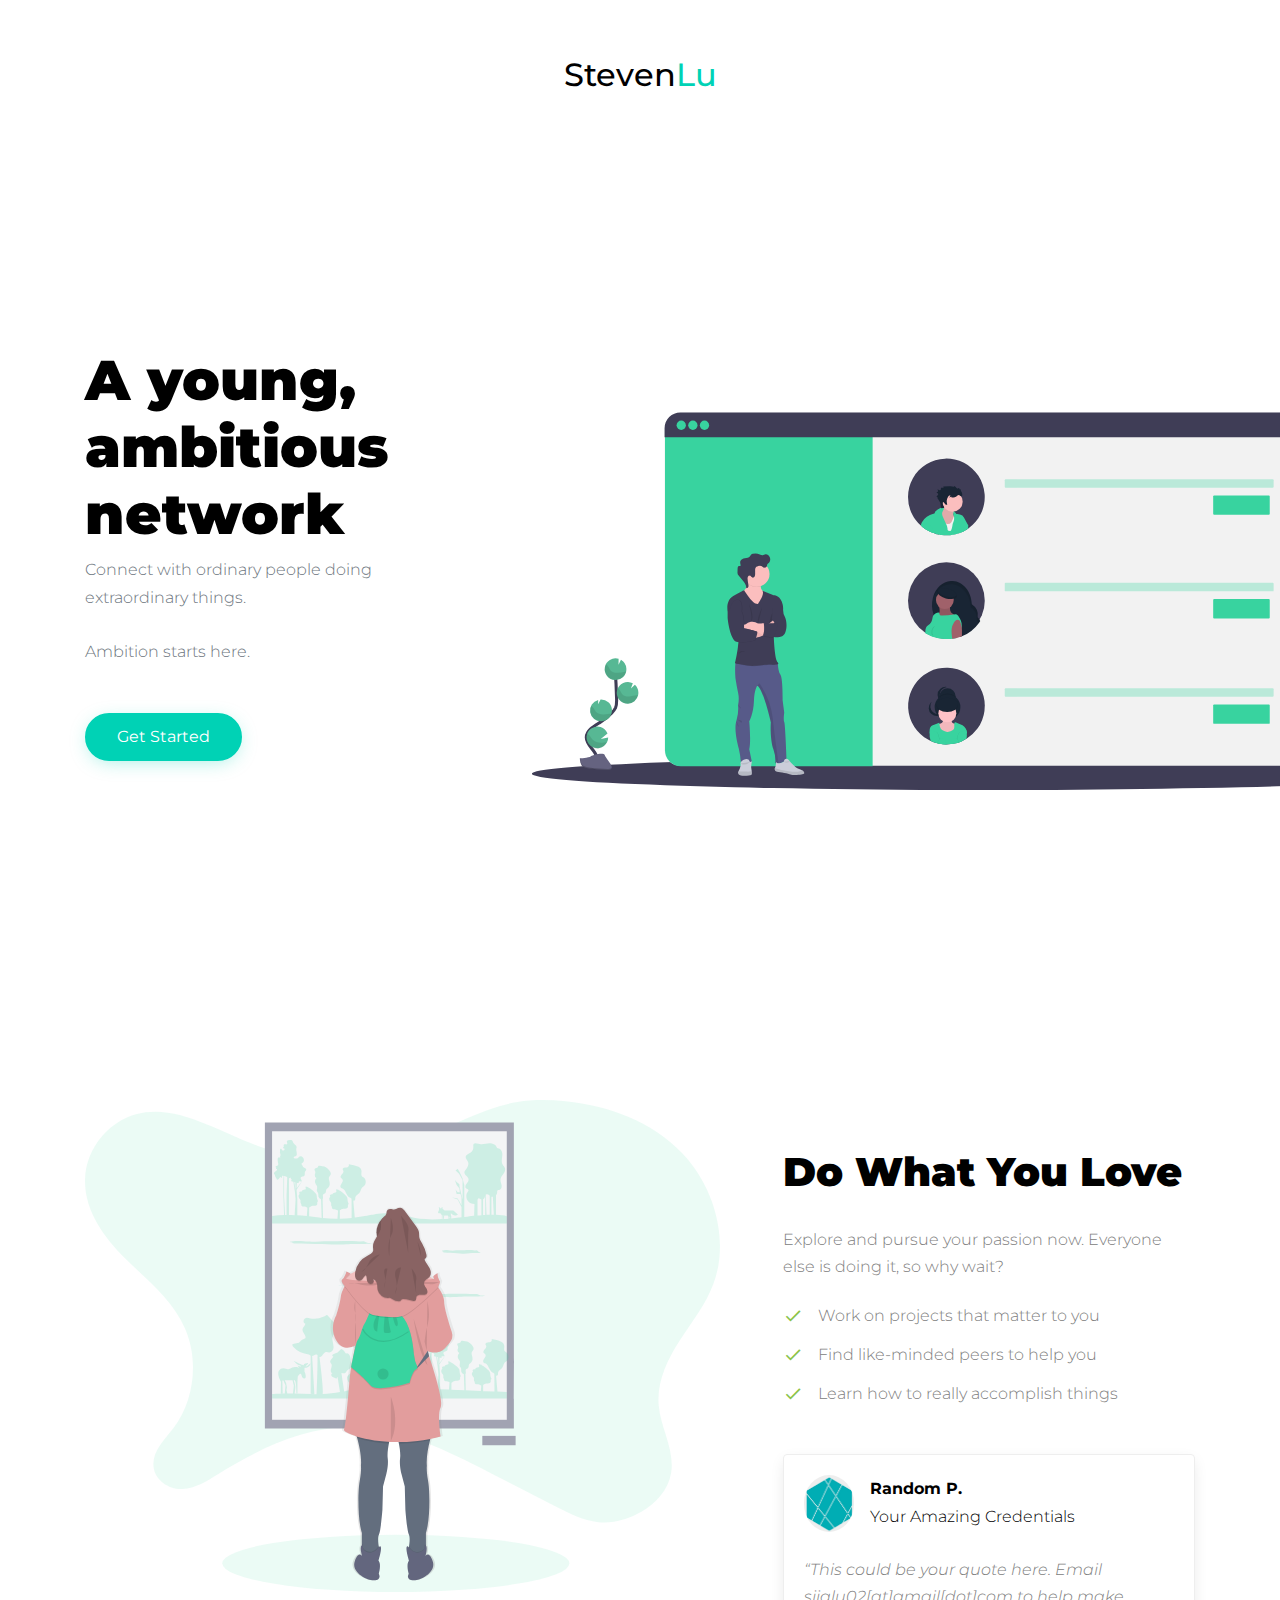
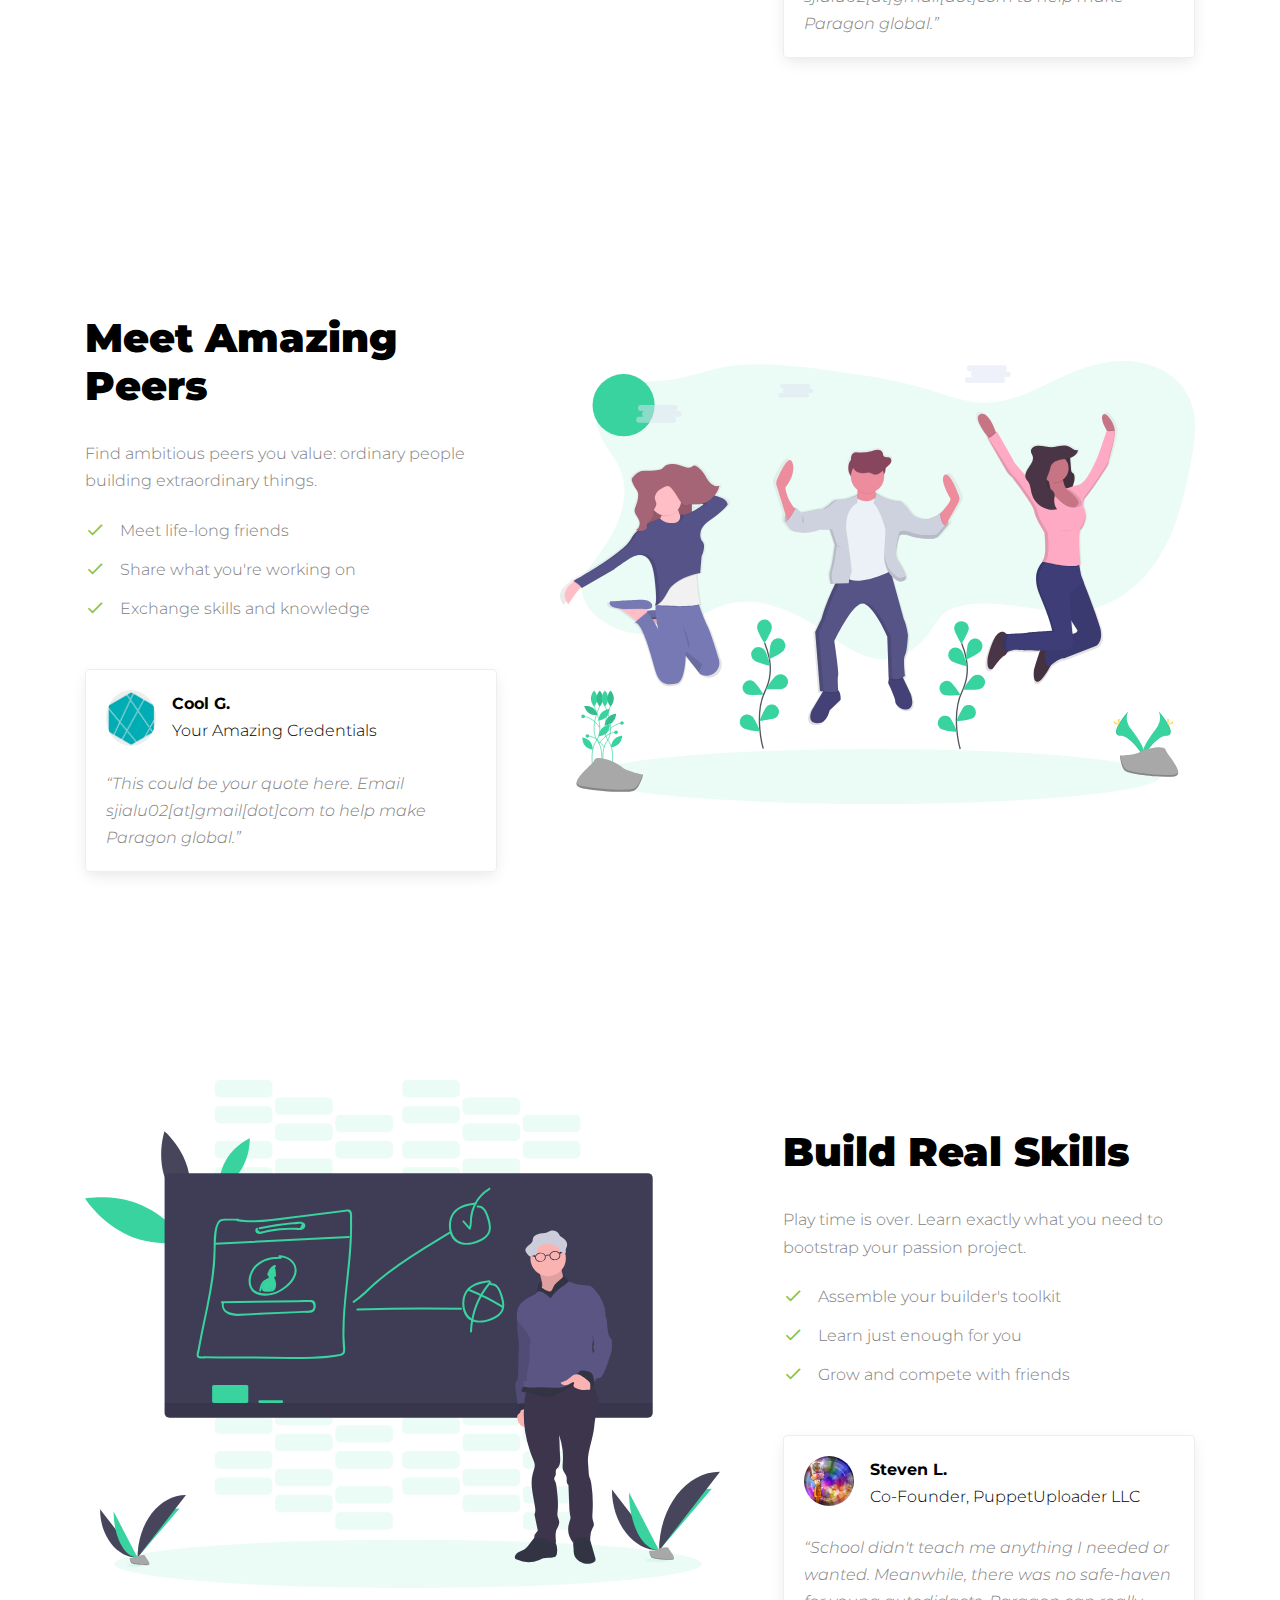
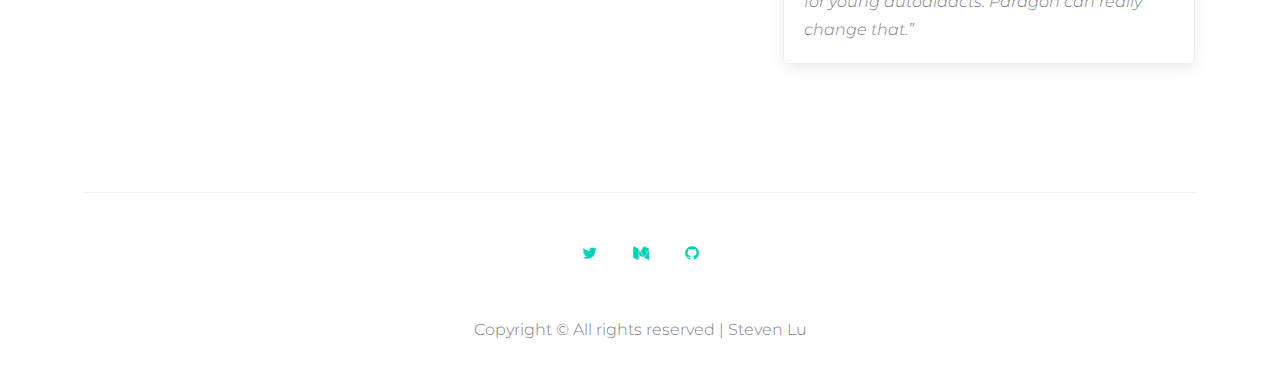
==== index.html @ 08309163 "Added socials" ====
<!DOCTYPE html>
<html lang="en">

<head>
    <title>TrueSlu - Steven Lu</title>
    <meta charset="utf-8">
    <meta name="viewport" content="width=device-width, initial-scale=1, shrink-to-fit=no">

    <link rel="icon" type="image/jpg" href="images/favicon.jpg" />
    <link rel="apple-touch-icon" type="image/jpg" href="images/favicon.jpg">


    <link href="https://fonts.googleapis.com/css?family=Montserrat:300,400,700" rel="stylesheet">
    <link rel="stylesheet" href="fonts/icomoon/style.css?v=0.1">

    <link rel="stylesheet" href="css/bootstrap.min.css?v=0.1">
    <link rel="stylesheet" href="css/jquery-ui.css?v=0.1">
    <link rel="stylesheet" href="css/owl.carousel.min.css?v=0.1">
    <link rel="stylesheet" href="css/owl.theme.default.min.css?v=0.1">
    <link rel="stylesheet" href="css/owl.theme.default.min.css?v=0.1">

    <link rel="stylesheet" href="css/jquery.fancybox.min.css?v=0.1">

    <link rel="stylesheet" href="css/bootstrap-datepicker.css?v=0.1">

    <link rel="stylesheet" href="fonts/flaticon/font/flaticon.css?v=0.1">

    <link rel="stylesheet" href="css/aos.css?v=0.1">

    <link rel="stylesheet" href="css/style.css?v=0.1">

    <link rel="stylesheet" href="css/custom.css?v=0.1">

    <link rel="stylesheet" href="css/stripes.css?v=0.1">

</head>

<body data-spy="scroll" data-target=".site-navbar-target" data-offset="300">
    <div class="site-mobile-menu site-navbar-target">
        <div class="site-mobile-menu-header">
            <div class="site-mobile-menu-close mt-3">
                <span class="icon-close2 js-menu-toggle"></span>
            </div>
        </div>
        <div class="site-mobile-menu-body"></div>
    </div>

    <div class="container d-none d-lg-block">
        <div class="row">
            <div class="col-12 text-center mb-4 mt-5">
                <h1 class="mb-0 site-logo"><a href="/" class="text-black h2 mb-0">Steven<span
                            class="text-primary">Lu</span> </a></h1>
            </div>
        </div>
    </div>
    <header class="site-navbar py-md-4 site-navbar-target custom-header" role="banner">
        <div class="container">
            <div class="row align-items-center">

                <div class="col-6 col-md-6 col-xl-2  d-block d-lg-none">
                    <h1 class="mb-0 site-logo"><a href="/" class="text-black h2 mb-0">Paragon<span
                                class="text-primary">.</span> </a></h1>
                </div>

            </div>
        </div>

    </header>


    <div class="site-blocks-cover">
        <div class="container">
            <div class="row align-items-center justify-content-center">

                <div class="col-md-12" style="position: relative;" data-aos="fade-up">

                    <img src="images/friends.svg" alt="Friends" class="img-fluid img-absolute hero">

                    <div class="row mb-4">
                        <div class="col-lg-4 mr-auto">
                            <h1>A young, ambitious network </h1>
                            <p class="mb-5">Connect with ordinary people doing extraordinary things.<br></br>
                                Ambition starts here.</p>
                            <div>
                                <a href="#contact-section" class="smoothscroll btn btn-primary mr-2 mb-2">Get
                                    Started</a>
                            </div>
                        </div>


                    </div>

                </div>
            </div>
        </div>
    </div>
    <div class="feature-big">
        <div class="container">
            <!-- border-bottom available here -->
            <div class="row mb-5 site-section">
                <div class="col-lg-7">
                    <img src="images/love.svg" alt="Love" class="img-fluid">
                </div>
                <div class="col-lg-5 pl-lg-5 ml-auto mt-md-5">
                    <h2 class="text-black">Do What You Love</h2>
                    <p class="mb-4">Explore and pursue your passion now. Everyone else is doing it, so why wait?
                    </p>
                    <ul class="ul-check mb-5 list-unstyled success">
                        <li>Work on projects that matter to you</li>
                        <li>Find like-minded peers to help you</li>
                        <li>Learn how to really accomplish things</li>
                    </ul>
                    <div class="author-box">
                        <div class="d-flex mb-4">
                            <div class="mr-3">
                                <img src="images/favicon.jpg" alt="Image" class="img-fluid rounded-circle">
                            </div>
                            <div class="mr-auto text-black">
                                <strong class="font-weight-bold mb-0">Random P.</strong> <br>
                                Your Amazing Credentials
                            </div>
                        </div>
                        <blockquote>&ldquo;This could be your quote here. Email sjialu02[at]gmail[dot]com to help make
                            Paragon global.&rdquo;</blockquote>
                    </div>
                </div>
            </div>

            <!-- can add border-bottom down here -->
            <div class="mt-5 row mb-5 site-section">
                <div class="col-lg-7 order-1 order-lg-2">
                    <img src="images/peers.svg" alt="Peers" class="img-fluid custom-right-side-feature-image">
                </div>
                <div class="col-lg-5 pr-lg-5 mr-auto mt-5 order-2 order-lg-1">
                    <h2 class="text-black">Meet Amazing Peers</h2>
                    <p class="mb-4">
                        Find ambitious peers you value: ordinary people building extraordinary things.
                    </p>
                    <ul class="ul-check mb-5 list-unstyled success">
                        <li>Meet life-long friends</li>
                        <li>Share what you're working on</li>
                        <li>Exchange skills and knowledge</li>
                    </ul>


                    <div class="author-box">
                        <div class="d-flex mb-4">
                            <div class="mr-3">
                                <img src="images/favicon.jpg" alt="Image" class="img-fluid rounded-circle">
                            </div>
                            <div class="mr-auto text-black">
                                <strong class="font-weight-bold mb-0">Cool G.</strong> <br>
                                Your Amazing Credentials
                            </div>
                        </div>
                        <blockquote>&ldquo;This could be your quote here. Email sjialu02[at]gmail[dot]com to help make
                            Paragon global.&rdquo;</blockquote>
                    </div>
                </div>
            </div>
        </div>
    </div>

    <div class="feature-big">
        <div class="container">
            <!--Can add border-bottom class to the div below for a seperator line-->
            <div class="row mb-5 site-section">
                <div class="col-lg-7">
                    <img src="images/skills.svg" alt="Skills" class="img-fluid">
                </div>
                <div class="col-lg-5 pl-lg-5 ml-auto mt-md-5">
                    <h2 class="text-black">Build Real Skills</h2>
                    <p class="mb-4">
                        Play time is over. Learn exactly what you need to bootstrap your passion project.
                    </p>
                    <ul class="ul-check mb-5 list-unstyled success">
                        <li>Assemble your builder's toolkit</li>
                        <li>Learn just enough for you</li>
                        <li>Grow and compete with friends</li>
                    </ul>
                    <div class="author-box">
                        <div class="d-flex mb-4">
                            <div class="mr-3">
                                <img src="images/steven.jpg" alt="Steven" class="img-fluid rounded-circle">
                            </div>
                            <div class="mr-auto text-black">
                                <strong class="font-weight-bold mb-0">Steven L.</strong> <br>
                                Co-Founder, PuppetUploader LLC
                            </div>
                        </div>
                        <blockquote>&ldquo;School didn't teach me anything I needed or wanted. Meanwhile, there was no
                            safe-haven for young autodidacts. Paragon can really change that.&rdquo;</blockquote>
                    </div>
                </div>
            </div>
            <div class="footer py-5 border-top text-center">
                <div class="container">
                    <div class="row mb-5">
                        <div class="col-12">
                            <p class="mb-0">
                                <a href="https://www.twitter.com/realslu" class="p-3"><span class="icon-twitter"></span></a>
                                <a href="https://www.medium.com/@realslu" class="p-3"><span class="icon-medium"></span></a>
                                <a href="https://www.github.com/TrueSlu" class="p-3"><span class="icon-github"></span></a>

                            </p>
                        </div>
                    </div>
                    <div class="row">
                        <div class="col-md-12">
                            <p class="mb-0">
                                Copyright &copy;
                                <script>document.write(new Dat  e().getFullYear());</script> All rights reserved |
                                Steven Lu
                            </p>
                        </div>
                    </div>
                </div>
            </div>




        </div> <!-- .site-wrap -->

        <script src="js/jquery-3.3.1.min.js"></script>
        <script src="js/jquery-migrate-3.0.1.min.js"></script>
        <script src="js/jquery-ui.js"></script>
        <script src="js/popper.min.js"></script>
        <script src="js/bootstrap.min.js"></script>
        <script src="js/owl.carousel.min.js"></script>
        <script src="js/jquery.stellar.min.js"></script>
        <script src="js/jquery.countdown.min.js"></script>
        <script src="js/bootstrap-datepicker.min.js"></script>
        <script src="js/jquery.easing.1.3.js"></script>
        <script src="js/aos.js"></script>
        <script src="js/jquery.fancybox.min.js"></script>
        <script src="js/jquery.sticky.js"></script>


        <script src="js/main.js"></script>

</body>

</html>
---- fonts/icomoon/style.css ----
@font-face {
  font-family: 'icomoon';
  src:  url('fonts/icomoon.eot?10si43');
  src:  url('fonts/icomoon.eot?10si43#iefix') format('embedded-opentype'),
    url('fonts/icomoon.ttf?10si43') format('truetype'),
    url('fonts/icomoon.woff?10si43') format('woff'),
    url('fonts/icomoon.svg?10si43#icomoon') format('svg');
  font-weight: normal;
  font-style: normal;
}

[class^="icon-"], [class*=" icon-"] {
  /* use !important to prevent issues with browser extensions that change fonts */
  font-family: 'icomoon' !important;
  speak: none;
  font-style: normal;
  font-weight: normal;
  font-variant: normal;
  text-transform: none;
  line-height: 1;

  /* Better Font Rendering =========== */
  -webkit-font-smoothing: antialiased;
  -moz-osx-font-smoothing: grayscale;
}

.icon-asterisk:before {
  content: "\f069";
}
.icon-plus:before {
  content: "\f067";
}
.icon-question:before {
  content: "\f128";
}
.icon-minus:before {
  content: "\f068";
}
.icon-glass:before {
  content: "\f000";
}
.icon-music:before {
  content: "\f001";
}
.icon-search:before {
  content: "\f002";
}
.icon-envelope-o:before {
  content: "\f003";
}
.icon-heart:before {
  content: "\f004";
}
.icon-star:before {
  content: "\f005";
}
.icon-star-o:before {
  content: "\f006";
}
.icon-user:before {
  content: "\f007";
}
.icon-film:before {
  content: "\f008";
}
.icon-th-large:before {
  content: "\f009";
}
.icon-th:before {
  content: "\f00a";
}
.icon-th-list:before {
  content: "\f00b";
}
.icon-check:before {
  content: "\f00c";
}
.icon-close:before {
  content: "\f00d";
}
.icon-remove:before {
  content: "\f00d";
}
.icon-times:before {
  content: "\f00d";
}
.icon-search-plus:before {
  content: "\f00e";
}
.icon-search-minus:before {
  content: "\f010";
}
.icon-power-off:before {
  content: "\f011";
}
.icon-signal:before {
  content: "\f012";
}
.icon-cog:before {
  content: "\f013";
}
.icon-gear:before {
  content: "\f013";
}
.icon-trash-o:before {
  content: "\f014";
}
.icon-home:before {
  content: "\f015";
}
.icon-file-o:before {
  content: "\f016";
}
.icon-clock-o:before {
  content: "\f017";
}
.icon-road:before {
  content: "\f018";
}
.icon-download:before {
  content: "\f019";
}
.icon-arrow-circle-o-down:before {
  content: "\f01a";
}
.icon-arrow-circle-o-up:before {
  content: "\f01b";
}
.icon-inbox:before {
  content: "\f01c";
}
.icon-play-circle-o:before {
  content: "\f01d";
}
.icon-repeat:before {
  content: "\f01e";
}
.icon-rotate-right:before {
  content: "\f01e";
}
.icon-refresh:before {
  content: "\f021";
}
.icon-list-alt:before {
  content: "\f022";
}
.icon-lock:before {
  content: "\f023";
}
.icon-flag:before {
  content: "\f024";
}
.icon-headphones:before {
  content: "\f025";
}
.icon-volume-off:before {
  content: "\f026";
}
.icon-volume-down:before {
  content: "\f027";
}
.icon-volume-up:before {
  content: "\f028";
}
.icon-qrcode:before {
  content: "\f029";
}
.icon-barcode:before {
  content: "\f02a";
}
.icon-tag:before {
  content: "\f02b";
}
.icon-tags:before {
  content: "\f02c";
}
.icon-book:before {
  content: "\f02d";
}
.icon-bookmark:before {
  content: "\f02e";
}
.icon-print:before {
  content: "\f02f";
}
.icon-camera:before {
  content: "\f030";
}
.icon-font:before {
  content: "\f031";
}
.icon-bold:before {
  content: "\f032";
}
.icon-italic:before {
  content: "\f033";
}
.icon-text-height:before {
  content: "\f034";
}
.icon-text-width:before {
  content: "\f035";
}
.icon-align-left:before {
  content: "\f036";
}
.icon-align-center:before {
  content: "\f037";
}
.icon-align-right:before {
  content: "\f038";
}
.icon-align-justify:before {
  content: "\f039";
}
.icon-list:before {
  content: "\f03a";
}
.icon-dedent:before {
  content: "\f03b";
}
.icon-outdent:before {
  content: "\f03b";
}
.icon-indent:before {
  content: "\f03c";
}
.icon-video-camera:before {
  content: "\f03d";
}
.icon-image:before {
  content: "\f03e";
}
.icon-photo:before {
  content: "\f03e";
}
.icon-picture-o:before {
  content: "\f03e";
}
.icon-pencil:before {
  content: "\f040";
}
.icon-map-marker:before {
  content: "\f041";
}
.icon-adjust:before {
  content: "\f042";
}
.icon-tint:before {
  content: "\f043";
}
.icon-edit:before {
  content: "\f044";
}
.icon-pencil-square-o:before {
  content: "\f044";
}
.icon-share-square-o:before {
  content: "\f045";
}
.icon-check-square-o:before {
  content: "\f046";
}
.icon-arrows:before {
  content: "\f047";
}
.icon-step-backward:before {
  content: "\f048";
}
.icon-fast-backward:before {
  content: "\f049";
}
.icon-backward:before {
  content: "\f04a";
}
.icon-play:before {
  content: "\f04b";
}
.icon-pause:before {
  content: "\f04c";
}
.icon-stop:before {
  content: "\f04d";
}
.icon-forward:before {
  content: "\f04e";
}
.icon-fast-forward:before {
  content: "\f050";
}
.icon-step-forward:before {
  content: "\f051";
}
.icon-eject:before {
  content: "\f052";
}
.icon-chevron-left:before {
  content: "\f053";
}
.icon-chevron-right:before {
  content: "\f054";
}
.icon-plus-circle:before {
  content: "\f055";
}
.icon-minus-circle:before {
  content: "\f056";
}
.icon-times-circle:before {
  content: "\f057";
}
.icon-check-circle:before {
  content: "\f058";
}
.icon-question-circle:before {
  content: "\f059";
}
.icon-info-circle:before {
  content: "\f05a";
}
.icon-crosshairs:before {
  content: "\f05b";
}
.icon-times-circle-o:before {
  content: "\f05c";
}
.icon-check-circle-o:before {
  content: "\f05d";
}
.icon-ban:before {
  content: "\f05e";
}
.icon-arrow-left:before {
  content: "\f060";
}
.icon-arrow-right:before {
  content: "\f061";
}
.icon-arrow-up:before {
  content: "\f062";
}
.icon-arrow-down:before {
  content: "\f063";
}
.icon-mail-forward:before {
  content: "\f064";
}
.icon-share:before {
  content: "\f064";
}
.icon-expand:before {
  content: "\f065";
}
.icon-compress:before {
  content: "\f066";
}
.icon-exclamation-circle:before {
  content: "\f06a";
}
.icon-gift:before {
  content: "\f06b";
}
.icon-leaf:before {
  content: "\f06c";
}
.icon-fire:before {
  content: "\f06d";
}
.icon-eye:before {
  content: "\f06e";
}
.icon-eye-slash:before {
  content: "\f070";
}
.icon-exclamation-triangle:before {
  content: "\f071";
}
.icon-warning:before {
  content: "\f071";
}
.icon-plane:before {
  content: "\f072";
}
.icon-calendar:before {
  content: "\f073";
}
.icon-random:before {
  content: "\f074";
}
.icon-comment:before {
  content: "\f075";
}
.icon-magnet:before {
  content: "\f076";
}
.icon-chevron-up:before {
  content: "\f077";
}
.icon-chevron-down:before {
  content: "\f078";
}
.icon-retweet:before {
  content: "\f079";
}
.icon-shopping-cart:before {
  content: "\f07a";
}
.icon-folder:before {
  content: "\f07b";
}
.icon-folder-open:before {
  content: "\f07c";
}
.icon-arrows-v:before {
  content: "\f07d";
}
.icon-arrows-h:before {
  content: "\f07e";
}
.icon-bar-chart:before {
  content: "\f080";
}
.icon-bar-chart-o:before {
  content: "\f080";
}
.icon-twitter-square:before {
  content: "\f081";
}
.icon-facebook-square:before {
  content: "\f082";
}
.icon-camera-retro:before {
  content: "\f083";
}
.icon-key:before {
  content: "\f084";
}
.icon-cogs:before {
  content: "\f085";
}
.icon-gears:before {
  content: "\f085";
}
.icon-comments:before {
  content: "\f086";
}
.icon-thumbs-o-up:before {
  content: "\f087";
}
.icon-thumbs-o-down:before {
  content: "\f088";
}
.icon-star-half:before {
  content: "\f089";
}
.icon-heart-o:before {
  content: "\f08a";
}
.icon-sign-out:before {
  content: "\f08b";
}
.icon-linkedin-square:before {
  content: "\f08c";
}
.icon-thumb-tack:before {
  content: "\f08d";
}
.icon-external-link:before {
  content: "\f08e";
}
.icon-sign-in:before {
  content: "\f090";
}
.icon-trophy:before {
  content: "\f091";
}
.icon-github-square:before {
  content: "\f092";
}
.icon-upload:before {
  content: "\f093";
}
.icon-lemon-o:before {
  content: "\f094";
}
.icon-phone:before {
  content: "\f095";
}
.icon-square-o:before {
  content: "\f096";
}
.icon-bookmark-o:before {
  content: "\f097";
}
.icon-phone-square:before {
  content: "\f098";
}
.icon-twitter:before {
  content: "\f099";
}
.icon-facebook:before {
  content: "\f09a";
}
.icon-facebook-f:before {
  content: "\f09a";
}
.icon-github:before {
  content: "\f09b";
}
.icon-unlock:before {
  content: "\f09c";
}
.icon-credit-card:before {
  content: "\f09d";
}
.icon-feed:before {
  content: "\f09e";
}
.icon-rss:before {
  content: "\f09e";
}
.icon-hdd-o:before {
  content: "\f0a0";
}
.icon-bullhorn:before {
  content: "\f0a1";
}
.icon-bell-o:before {
  content: "\f0a2";
}
.icon-certificate:before {
  content: "\f0a3";
}
.icon-hand-o-right:before {
  content: "\f0a4";
}
.icon-hand-o-left:before {
  content: "\f0a5";
}
.icon-hand-o-up:before {
  content: "\f0a6";
}
.icon-hand-o-down:before {
  content: "\f0a7";
}
.icon-arrow-circle-left:before {
  content: "\f0a8";
}
.icon-arrow-circle-right:before {
  content: "\f0a9";
}
.icon-arrow-circle-up:before {
  content: "\f0aa";
}
.icon-arrow-circle-down:before {
  content: "\f0ab";
}
.icon-globe:before {
  content: "\f0ac";
}
.icon-wrench:before {
  content: "\f0ad";
}
.icon-tasks:before {
  content: "\f0ae";
}
.icon-filter:before {
  content: "\f0b0";
}
.icon-briefcase:before {
  content: "\f0b1";
}
.icon-arrows-alt:before {
  content: "\f0b2";
}
.icon-group:before {
  content: "\f0c0";
}
.icon-users:before {
  content: "\f0c0";
}
.icon-chain:before {
  content: "\f0c1";
}
.icon-link:before {
  content: "\f0c1";
}
.icon-cloud:before {
  content: "\f0c2";
}
.icon-flask:before {
  content: "\f0c3";
}
.icon-cut:before {
  content: "\f0c4";
}
.icon-scissors:before {
  content: "\f0c4";
}
.icon-copy:before {
  content: "\f0c5";
}
.icon-files-o:before {
  content: "\f0c5";
}
.icon-paperclip:before {
  content: "\f0c6";
}
.icon-floppy-o:before {
  content: "\f0c7";
}
.icon-save:before {
  content: "\f0c7";
}
.icon-square:before {
  content: "\f0c8";
}
.icon-bars:before {
  content: "\f0c9";
}
.icon-navicon:before {
  content: "\f0c9";
}
.icon-reorder:before {
  content: "\f0c9";
}
.icon-list-ul:before {
  content: "\f0ca";
}
.icon-list-ol:before {
  content: "\f0cb";
}
.icon-strikethrough:before {
  content: "\f0cc";
}
.icon-underline:before {
  content: "\f0cd";
}
.icon-table:before {
  content: "\f0ce";
}
.icon-magic:before {
  content: "\f0d0";
}
.icon-truck:before {
  content: "\f0d1";
}
.icon-pinterest:before {
  content: "\f0d2";
}
.icon-pinterest-square:before {
  content: "\f0d3";
}
.icon-google-plus-square:before {
  content: "\f0d4";
}
.icon-google-plus:before {
  content: "\f0d5";
}
.icon-money:before {
  content: "\f0d6";
}
.icon-caret-down:before {
  content: "\f0d7";
}
.icon-caret-up:before {
  content: "\f0d8";
}
.icon-caret-left:before {
  content: "\f0d9";
}
.icon-caret-right:before {
  content: "\f0da";
}
.icon-columns:before {
  content: "\f0db";
}
.icon-sort:before {
  content: "\f0dc";
}
.icon-unsorted:before {
  content: "\f0dc";
}
.icon-sort-desc:before {
  content: "\f0dd";
}
.icon-sort-down:before {
  content: "\f0dd";
}
.icon-sort-asc:before {
  content: "\f0de";
}
.icon-sort-up:before {
  content: "\f0de";
}
.icon-envelope:before {
  content: "\f0e0";
}
.icon-linkedin:before {
  content: "\f0e1";
}
.icon-rotate-left:before {
  content: "\f0e2";
}
.icon-undo:before {
  content: "\f0e2";
}
.icon-gavel:before {
  content: "\f0e3";
}
.icon-legal:before {
  content: "\f0e3";
}
.icon-dashboard:before {
  content: "\f0e4";
}
.icon-tachometer:before {
  content: "\f0e4";
}
.icon-comment-o:before {
  content: "\f0e5";
}
.icon-comments-o:before {
  content: "\f0e6";
}
.icon-bolt:before {
  content: "\f0e7";
}
.icon-flash:before {
  content: "\f0e7";
}
.icon-sitemap:before {
  content: "\f0e8";
}
.icon-umbrella:before {
  content: "\f0e9";
}
.icon-clipboard:before {
  content: "\f0ea";
}
.icon-paste:before {
  content: "\f0ea";
}
.icon-lightbulb-o:before {
  content: "\f0eb";
}
.icon-exchange:before {
  content: "\f0ec";
}
.icon-cloud-download:before {
  content: "\f0ed";
}
.icon-cloud-upload:before {
  content: "\f0ee";
}
.icon-user-md:before {
  content: "\f0f0";
}
.icon-stethoscope:before {
  content: "\f0f1";
}
.icon-suitcase:before {
  content: "\f0f2";
}
.icon-bell:before {
  content: "\f0f3";
}
.icon-coffee:before {
  content: "\f0f4";
}
.icon-cutlery:before {
  content: "\f0f5";
}
.icon-file-text-o:before {
  content: "\f0f6";
}
.icon-building-o:before {
  content: "\f0f7";
}
.icon-hospital-o:before {
  content: "\f0f8";
}
.icon-ambulance:before {
  content: "\f0f9";
}
.icon-medkit:before {
  content: "\f0fa";
}
.icon-fighter-jet:before {
  content: "\f0fb";
}
.icon-beer:before {
  content: "\f0fc";
}
.icon-h-square:before {
  content: "\f0fd";
}
.icon-plus-square:before {
  content: "\f0fe";
}
.icon-angle-double-left:before {
  content: "\f100";
}
.icon-angle-double-right:before {
  content: "\f101";
}
.icon-angle-double-up:before {
  content: "\f102";
}
.icon-angle-double-down:before {
  content: "\f103";
}
.icon-angle-left:before {
  content: "\f104";
}
.icon-angle-right:before {
  content: "\f105";
}
.icon-angle-up:before {
  content: "\f106";
}
.icon-angle-down:before {
  content: "\f107";
}
.icon-desktop:before {
  content: "\f108";
}
.icon-laptop:before {
  content: "\f109";
}
.icon-tablet:before {
  content: "\f10a";
}
.icon-mobile:before {
  content: "\f10b";
}
.icon-mobile-phone:before {
  content: "\f10b";
}
.icon-circle-o:before {
  content: "\f10c";
}
.icon-quote-left:before {
  content: "\f10d";
}
.icon-quote-right:before {
  content: "\f10e";
}
.icon-spinner:before {
  content: "\f110";
}
.icon-circle:before {
  content: "\f111";
}
.icon-mail-reply:before {
  content: "\f112";
}
.icon-reply:before {
  content: "\f112";
}
.icon-github-alt:before {
  content: "\f113";
}
.icon-folder-o:before {
  content: "\f114";
}
.icon-folder-open-o:before {
  content: "\f115";
}
.icon-smile-o:before {
  content: "\f118";
}
.icon-frown-o:before {
  content: "\f119";
}
.icon-meh-o:before {
  content: "\f11a";
}
.icon-gamepad:before {
  content: "\f11b";
}
.icon-keyboard-o:before {
  content: "\f11c";
}
.icon-flag-o:before {
  content: "\f11d";
}
.icon-flag-checkered:before {
  content: "\f11e";
}
.icon-terminal:before {
  content: "\f120";
}
.icon-code:before {
  content: "\f121";
}
.icon-mail-reply-all:before {
  content: "\f122";
}
.icon-reply-all:before {
  content: "\f122";
}
.icon-star-half-empty:before {
  content: "\f123";
}
.icon-star-half-full:before {
  content: "\f123";
}
.icon-star-half-o:before {
  content: "\f123";
}
.icon-location-arrow:before {
  content: "\f124";
}
.icon-crop:before {
  content: "\f125";
}
.icon-code-fork:before {
  content: "\f126";
}
.icon-chain-broken:before {
  content: "\f127";
}
.icon-unlink:before {
  content: "\f127";
}
.icon-info:before {
  content: "\f129";
}
.icon-exclamation:before {
  content: "\f12a";
}
.icon-superscript:before {
  content: "\f12b";
}
.icon-subscript:before {
  content: "\f12c";
}
.icon-eraser:before {
  content: "\f12d";
}
.icon-puzzle-piece:before {
  content: "\f12e";
}
.icon-microphone:before {
  content: "\f130";
}
.icon-microphone-slash:before {
  content: "\f131";
}
.icon-shield:before {
  content: "\f132";
}
.icon-calendar-o:before {
  content: "\f133";
}
.icon-fire-extinguisher:before {
  content: "\f134";
}
.icon-rocket:before {
  content: "\f135";
}
.icon-maxcdn:before {
  content: "\f136";
}
.icon-chevron-circle-left:before {
  content: "\f137";
}
.icon-chevron-circle-right:before {
  content: "\f138";
}
.icon-chevron-circle-up:before {
  content: "\f139";
}
.icon-chevron-circle-down:before {
  content: "\f13a";
}
.icon-html5:before {
  content: "\f13b";
}
.icon-css3:before {
  content: "\f13c";
}
.icon-anchor:before {
  content: "\f13d";
}
.icon-unlock-alt:before {
  content: "\f13e";
}
.icon-bullseye:before {
  content: "\f140";
}
.icon-ellipsis-h:before {
  content: "\f141";
}
.icon-ellipsis-v:before {
  content: "\f142";
}
.icon-rss-square:before {
  content: "\f143";
}
.icon-play-circle:before {
  content: "\f144";
}
.icon-ticket:before {
  content: "\f145";
}
.icon-minus-square:before {
  content: "\f146";
}
.icon-minus-square-o:before {
  content: "\f147";
}
.icon-level-up:before {
  content: "\f148";
}
.icon-level-down:before {
  content: "\f149";
}
.icon-check-square:before {
  content: "\f14a";
}
.icon-pencil-square:before {
  content: "\f14b";
}
.icon-external-link-square:before {
  content: "\f14c";
}
.icon-share-square:before {
  content: "\f14d";
}
.icon-compass:before {
  content: "\f14e";
}
.icon-caret-square-o-down:before {
  content: "\f150";
}
.icon-toggle-down:before {
  content: "\f150";
}
.icon-caret-square-o-up:before {
  content: "\f151";
}
.icon-toggle-up:before {
  content: "\f151";
}
.icon-caret-square-o-right:before {
  content: "\f152";
}
.icon-toggle-right:before {
  content: "\f152";
}
.icon-eur:before {
  content: "\f153";
}
.icon-euro:before {
  content: "\f153";
}
.icon-gbp:before {
  content: "\f154";
}
.icon-dollar:before {
  content: "\f155";
}
.icon-usd:before {
  content: "\f155";
}
.icon-inr:before {
  content: "\f156";
}
.icon-rupee:before {
  content: "\f156";
}
.icon-cny:before {
  content: "\f157";
}
.icon-jpy:before {
  content: "\f157";
}
.icon-rmb:before {
  content: "\f157";
}
.icon-yen:before {
  content: "\f157";
}
.icon-rouble:before {
  content: "\f158";
}
.icon-rub:before {
  content: "\f158";
}
.icon-ruble:before {
  content: "\f158";
}
.icon-krw:before {
  content: "\f159";
}
.icon-won:before {
  content: "\f159";
}
.icon-bitcoin:before {
  content: "\f15a";
}
.icon-btc:before {
  content: "\f15a";
}
.icon-file:before {
  content: "\f15b";
}
.icon-file-text:before {
  content: "\f15c";
}
.icon-sort-alpha-asc:before {
  content: "\f15d";
}
.icon-sort-alpha-desc:before {
  content: "\f15e";
}
.icon-sort-amount-asc:before {
  content: "\f160";
}
.icon-sort-amount-desc:before {
  content: "\f161";
}
.icon-sort-numeric-asc:before {
  content: "\f162";
}
.icon-sort-numeric-desc:before {
  content: "\f163";
}
.icon-thumbs-up:before {
  content: "\f164";
}
.icon-thumbs-down:before {
  content: "\f165";
}
.icon-youtube-square:before {
  content: "\f166";
}
.icon-youtube:before {
  content: "\f167";
}
.icon-xing:before {
  content: "\f168";
}
.icon-xing-square:before {
  content: "\f169";
}
.icon-youtube-play:before {
  content: "\f16a";
}
.icon-dropbox:before {
  content: "\f16b";
}
.icon-stack-overflow:before {
  content: "\f16c";
}
.icon-instagram:before {
  content: "\f16d";
}
.icon-flickr:before {
  content: "\f16e";
}
.icon-adn:before {
  content: "\f170";
}
.icon-bitbucket:before {
  content: "\f171";
}
.icon-bitbucket-square:before {
  content: "\f172";
}
.icon-tumblr:before {
  content: "\f173";
}
.icon-tumblr-square:before {
  content: "\f174";
}
.icon-long-arrow-down:before {
  content: "\f175";
}
.icon-long-arrow-up:before {
  content: "\f176";
}
.icon-long-arrow-left:before {
  content: "\f177";
}
.icon-long-arrow-right:before {
  content: "\f178";
}
.icon-apple:before {
  content: "\f179";
}
.icon-windows:before {
  content: "\f17a";
}
.icon-android:before {
  content: "\f17b";
}
.icon-linux:before {
  content: "\f17c";
}
.icon-dribbble:before {
  content: "\f17d";
}
.icon-skype:before {
  content: "\f17e";
}
.icon-foursquare:before {
  content: "\f180";
}
.icon-trello:before {
  content: "\f181";
}
.icon-female:before {
  content: "\f182";
}
.icon-male:before {
  content: "\f183";
}
.icon-gittip:before {
  content: "\f184";
}
.icon-gratipay:before {
  content: "\f184";
}
.icon-sun-o:before {
  content: "\f185";
}
.icon-moon-o:before {
  content: "\f186";
}
.icon-archive:before {
  content: "\f187";
}
.icon-bug:before {
  content: "\f188";
}
.icon-vk:before {
  content: "\f189";
}
.icon-weibo:before {
  content: "\f18a";
}
.icon-renren:before {
  content: "\f18b";
}
.icon-pagelines:before {
  content: "\f18c";
}
.icon-stack-exchange:before {
  content: "\f18d";
}
.icon-arrow-circle-o-right:before {
  content: "\f18e";
}
.icon-arrow-circle-o-left:before {
  content: "\f190";
}
.icon-caret-square-o-left:before {
  content: "\f191";
}
.icon-toggle-left:before {
  content: "\f191";
}
.icon-dot-circle-o:before {
  content: "\f192";
}
.icon-wheelchair:before {
  content: "\f193";
}
.icon-vimeo-square:before {
  content: "\f194";
}
.icon-try:before {
  content: "\f195";
}
.icon-turkish-lira:before {
  content: "\f195";
}
.icon-plus-square-o:before {
  content: "\f196";
}
.icon-space-shuttle:before {
  content: "\f197";
}
.icon-slack:before {
  content: "\f198";
}
.icon-envelope-square:before {
  content: "\f199";
}
.icon-wordpress:before {
  content: "\f19a";
}
.icon-openid:before {
  content: "\f19b";
}
.icon-bank:before {
  content: "\f19c";
}
.icon-institution:before {
  content: "\f19c";
}
.icon-university:before {
  content: "\f19c";
}
.icon-graduation-cap:before {
  content: "\f19d";
}
.icon-mortar-board:before {
  content: "\f19d";
}
.icon-yahoo:before {
  content: "\f19e";
}
.icon-google:before {
  content: "\f1a0";
}
.icon-reddit:before {
  content: "\f1a1";
}
.icon-reddit-square:before {
  content: "\f1a2";
}
.icon-stumbleupon-circle:before {
  content: "\f1a3";
}
.icon-stumbleupon:before {
  content: "\f1a4";
}
.icon-delicious:before {
  content: "\f1a5";
}
.icon-digg:before {
  content: "\f1a6";
}
.icon-pied-piper-pp:before {
  content: "\f1a7";
}
.icon-pied-piper-alt:before {
  content: "\f1a8";
}
.icon-drupal:before {
  content: "\f1a9";
}
.icon-joomla:before {
  content: "\f1aa";
}
.icon-language:before {
  content: "\f1ab";
}
.icon-fax:before {
  content: "\f1ac";
}
.icon-building:before {
  content: "\f1ad";
}
.icon-child:before {
  content: "\f1ae";
}
.icon-paw:before {
  content: "\f1b0";
}
.icon-spoon:before {
  content: "\f1b1";
}
.icon-cube:before {
  content: "\f1b2";
}
.icon-cubes:before {
  content: "\f1b3";
}
.icon-behance:before {
  content: "\f1b4";
}
.icon-behance-square:before {
  content: "\f1b5";
}
.icon-steam:before {
  content: "\f1b6";
}
.icon-steam-square:before {
  content: "\f1b7";
}
.icon-recycle:before {
  content: "\f1b8";
}
.icon-automobile:before {
  content: "\f1b9";
}
.icon-car:before {
  content: "\f1b9";
}
.icon-cab:before {
  content: "\f1ba";
}
.icon-taxi:before {
  content: "\f1ba";
}
.icon-tree:before {
  content: "\f1bb";
}
.icon-spotify:before {
  content: "\f1bc";
}
.icon-deviantart:before {
  content: "\f1bd";
}
.icon-soundcloud:before {
  content: "\f1be";
}
.icon-database:before {
  content: "\f1c0";
}
.icon-file-pdf-o:before {
  content: "\f1c1";
}
.icon-file-word-o:before {
  content: "\f1c2";
}
.icon-file-excel-o:before {
  content: "\f1c3";
}
.icon-file-powerpoint-o:before {
  content: "\f1c4";
}
.icon-file-image-o:before {
  content: "\f1c5";
}
.icon-file-photo-o:before {
  content: "\f1c5";
}
.icon-file-picture-o:before {
  content: "\f1c5";
}
.icon-file-archive-o:before {
  content: "\f1c6";
}
.icon-file-zip-o:before {
  content: "\f1c6";
}
.icon-file-audio-o:before {
  content: "\f1c7";
}
.icon-file-sound-o:before {
  content: "\f1c7";
}
.icon-file-movie-o:before {
  content: "\f1c8";
}
.icon-file-video-o:before {
  content: "\f1c8";
}
.icon-file-code-o:before {
  content: "\f1c9";
}
.icon-vine:before {
  content: "\f1ca";
}
.icon-codepen:before {
  content: "\f1cb";
}
.icon-jsfiddle:before {
  content: "\f1cc";
}
.icon-life-bouy:before {
  content: "\f1cd";
}
.icon-life-buoy:before {
  content: "\f1cd";
}
.icon-life-ring:before {
  content: "\f1cd";
}
.icon-life-saver:before {
  content: "\f1cd";
}
.icon-support:before {
  content: "\f1cd";
}
.icon-circle-o-notch:before {
  content: "\f1ce";
}
.icon-ra:before {
  content: "\f1d0";
}
.icon-rebel:before {
  content: "\f1d0";
}
.icon-resistance:before {
  content: "\f1d0";
}
.icon-empire:before {
  content: "\f1d1";
}
.icon-ge:before {
  content: "\f1d1";
}
.icon-git-square:before {
  content: "\f1d2";
}
.icon-git:before {
  content: "\f1d3";
}
.icon-hacker-news:before {
  content: "\f1d4";
}
.icon-y-combinator-square:before {
  content: "\f1d4";
}
.icon-yc-square:before {
  content: "\f1d4";
}
.icon-tencent-weibo:before {
  content: "\f1d5";
}
.icon-qq:before {
  content: "\f1d6";
}
.icon-wechat:before {
  content: "\f1d7";
}
.icon-weixin:before {
  content: "\f1d7";
}
.icon-paper-plane:before {
  content: "\f1d8";
}
.icon-send:before {
  content: "\f1d8";
}
.icon-paper-plane-o:before {
  content: "\f1d9";
}
.icon-send-o:before {
  content: "\f1d9";
}
.icon-history:before {
  content: "\f1da";
}
.icon-circle-thin:before {
  content: "\f1db";
}
.icon-header:before {
  content: "\f1dc";
}
.icon-paragraph:before {
  content: "\f1dd";
}
.icon-sliders:before {
  content: "\f1de";
}
.icon-share-alt:before {
  content: "\f1e0";
}
.icon-share-alt-square:before {
  content: "\f1e1";
}
.icon-bomb:before {
  content: "\f1e2";
}
.icon-futbol-o:before {
  content: "\f1e3";
}
.icon-soccer-ball-o:before {
  content: "\f1e3";
}
.icon-tty:before {
  content: "\f1e4";
}
.icon-binoculars:before {
  content: "\f1e5";
}
.icon-plug:before {
  content: "\f1e6";
}
.icon-slideshare:before {
  content: "\f1e7";
}
.icon-twitch:before {
  content: "\f1e8";
}
.icon-yelp:before {
  content: "\f1e9";
}
.icon-newspaper-o:before {
  content: "\f1ea";
}
.icon-wifi:before {
  content: "\f1eb";
}
.icon-calculator:before {
  content: "\f1ec";
}
.icon-paypal:before {
  content: "\f1ed";
}
.icon-google-wallet:before {
  content: "\f1ee";
}
.icon-cc-visa:before {
  content: "\f1f0";
}
.icon-cc-mastercard:before {
  content: "\f1f1";
}
.icon-cc-discover:before {
  content: "\f1f2";
}
.icon-cc-amex:before {
  content: "\f1f3";
}
.icon-cc-paypal:before {
  content: "\f1f4";
}
.icon-cc-stripe:before {
  content: "\f1f5";
}
.icon-bell-slash:before {
  content: "\f1f6";
}
.icon-bell-slash-o:before {
  content: "\f1f7";
}
.icon-trash:before {
  content: "\f1f8";
}
.icon-copyright:before {
  content: "\f1f9";
}
.icon-at:before {
  content: "\f1fa";
}
.icon-eyedropper:before {
  content: "\f1fb";
}
.icon-paint-brush:before {
  content: "\f1fc";
}
.icon-birthday-cake:before {
  content: "\f1fd";
}
.icon-area-chart:before {
  content: "\f1fe";
}
.icon-pie-chart:before {
  content: "\f200";
}
.icon-line-chart:before {
  content: "\f201";
}
.icon-lastfm:before {
  content: "\f202";
}
.icon-lastfm-square:before {
  content: "\f203";
}
.icon-toggle-off:before {
  content: "\f204";
}
.icon-toggle-on:before {
  content: "\f205";
}
.icon-bicycle:before {
  content: "\f206";
}
.icon-bus:before {
  content: "\f207";
}
.icon-ioxhost:before {
  content: "\f208";
}
.icon-angellist:before {
  content: "\f209";
}
.icon-cc:before {
  content: "\f20a";
}
.icon-ils:before {
  content: "\f20b";
}
.icon-shekel:before {
  content: "\f20b";
}
.icon-sheqel:before {
  content: "\f20b";
}
.icon-meanpath:before {
  content: "\f20c";
}
.icon-buysellads:before {
  content: "\f20d";
}
.icon-connectdevelop:before {
  content: "\f20e";
}
.icon-dashcube:before {
  content: "\f210";
}
.icon-forumbee:before {
  content: "\f211";
}
.icon-leanpub:before {
  content: "\f212";
}
.icon-sellsy:before {
  content: "\f213";
}
.icon-shirtsinbulk:before {
  content: "\f214";
}
.icon-simplybuilt:before {
  content: "\f215";
}
.icon-skyatlas:before {
  content: "\f216";
}
.icon-cart-plus:before {
  content: "\f217";
}
.icon-cart-arrow-down:before {
  content: "\f218";
}
.icon-diamond:before {
  content: "\f219";
}
.icon-ship:before {
  content: "\f21a";
}
.icon-user-secret:before {
  content: "\f21b";
}
.icon-motorcycle:before {
  content: "\f21c";
}
.icon-street-view:before {
  content: "\f21d";
}
.icon-heartbeat:before {
  content: "\f21e";
}
.icon-venus:before {
  content: "\f221";
}
.icon-mars:before {
  content: "\f222";
}
.icon-mercury:before {
  content: "\f223";
}
.icon-intersex:before {
  content: "\f224";
}
.icon-transgender:before {
  content: "\f224";
}
.icon-transgender-alt:before {
  content: "\f225";
}
.icon-venus-double:before {
  content: "\f226";
}
.icon-mars-double:before {
  content: "\f227";
}
.icon-venus-mars:before {
  content: "\f228";
}
.icon-mars-stroke:before {
  content: "\f229";
}
.icon-mars-stroke-v:before {
  content: "\f22a";
}
.icon-mars-stroke-h:before {
  content: "\f22b";
}
.icon-neuter:before {
  content: "\f22c";
}
.icon-genderless:before {
  content: "\f22d";
}
.icon-facebook-official:before {
  content: "\f230";
}
.icon-pinterest-p:before {
  content: "\f231";
}
.icon-whatsapp:before {
  content: "\f232";
}
.icon-server:before {
  content: "\f233";
}
.icon-user-plus:before {
  content: "\f234";
}
.icon-user-times:before {
  content: "\f235";
}
.icon-bed:before {
  content: "\f236";
}
.icon-hotel:before {
  content: "\f236";
}
.icon-viacoin:before {
  content: "\f237";
}
.icon-train:before {
  content: "\f238";
}
.icon-subway:before {
  content: "\f239";
}
.icon-medium:before {
  content: "\f23a";
}
.icon-y-combinator:before {
  content: "\f23b";
}
.icon-yc:before {
  content: "\f23b";
}
.icon-optin-monster:before {
  content: "\f23c";
}
.icon-opencart:before {
  content: "\f23d";
}
.icon-expeditedssl:before {
  content: "\f23e";
}
.icon-battery:before {
  content: "\f240";
}
.icon-battery-4:before {
  content: "\f240";
}
.icon-battery-full:before {
  content: "\f240";
}
.icon-battery-3:before {
  content: "\f241";
}
.icon-battery-three-quarters:before {
  content: "\f241";
}
.icon-battery-2:before {
  content: "\f242";
}
.icon-battery-half:before {
  content: "\f242";
}
.icon-battery-1:before {
  content: "\f243";
}
.icon-battery-quarter:before {
  content: "\f243";
}
.icon-battery-0:before {
  content: "\f244";
}
.icon-battery-empty:before {
  content: "\f244";
}
.icon-mouse-pointer:before {
  content: "\f245";
}
.icon-i-cursor:before {
  content: "\f246";
}
.icon-object-group:before {
  content: "\f247";
}
.icon-object-ungroup:before {
  content: "\f248";
}
.icon-sticky-note:before {
  content: "\f249";
}
.icon-sticky-note-o:before {
  content: "\f24a";
}
.icon-cc-jcb:before {
  content: "\f24b";
}
.icon-cc-diners-club:before {
  content: "\f24c";
}
.icon-clone:before {
  content: "\f24d";
}
.icon-balance-scale:before {
  content: "\f24e";
}
.icon-hourglass-o:before {
  content: "\f250";
}
.icon-hourglass-1:before {
  content: "\f251";
}
.icon-hourglass-start:before {
  content: "\f251";
}
.icon-hourglass-2:before {
  content: "\f252";
}
.icon-hourglass-half:before {
  content: "\f252";
}
.icon-hourglass-3:before {
  content: "\f253";
}
.icon-hourglass-end:before {
  content: "\f253";
}
.icon-hourglass:before {
  content: "\f254";
}
.icon-hand-grab-o:before {
  content: "\f255";
}
.icon-hand-rock-o:before {
  content: "\f255";
}
.icon-hand-paper-o:before {
  content: "\f256";
}
.icon-hand-stop-o:before {
  content: "\f256";
}
.icon-hand-scissors-o:before {
  content: "\f257";
}
.icon-hand-lizard-o:before {
  content: "\f258";
}
.icon-hand-spock-o:before {
  content: "\f259";
}
.icon-hand-pointer-o:before {
  content: "\f25a";
}
.icon-hand-peace-o:before {
  content: "\f25b";
}
.icon-trademark:before {
  content: "\f25c";
}
.icon-registered:before {
  content: "\f25d";
}
.icon-creative-commons:before {
  content: "\f25e";
}
.icon-gg:before {
  content: "\f260";
}
.icon-gg-circle:before {
  content: "\f261";
}
.icon-tripadvisor:before {
  content: "\f262";
}
.icon-odnoklassniki:before {
  content: "\f263";
}
.icon-odnoklassniki-square:before {
  content: "\f264";
}
.icon-get-pocket:before {
  content: "\f265";
}
.icon-wikipedia-w:before {
  content: "\f266";
}
.icon-safari:before {
  content: "\f267";
}
.icon-chrome:before {
  content: "\f268";
}
.icon-firefox:before {
  content: "\f269";
}
.icon-opera:before {
  content: "\f26a";
}
.icon-internet-explorer:before {
  content: "\f26b";
}
.icon-television:before {
  content: "\f26c";
}
.icon-tv:before {
  content: "\f26c";
}
.icon-contao:before {
  content: "\f26d";
}
.icon-500px:before {
  content: "\f26e";
}
.icon-amazon:before {
  content: "\f270";
}
.icon-calendar-plus-o:before {
  content: "\f271";
}
.icon-calendar-minus-o:before {
  content: "\f272";
}
.icon-calendar-times-o:before {
  content: "\f273";
}
.icon-calendar-check-o:before {
  content: "\f274";
}
.icon-industry:before {
  content: "\f275";
}
.icon-map-pin:before {
  content: "\f276";
}
.icon-map-signs:before {
  content: "\f277";
}
.icon-map-o:before {
  content: "\f278";
}
.icon-map:before {
  content: "\f279";
}
.icon-commenting:before {
  content: "\f27a";
}
.icon-commenting-o:before {
  content: "\f27b";
}
.icon-houzz:before {
  content: "\f27c";
}
.icon-vimeo:before {
  content: "\f27d";
}
.icon-black-tie:before {
  content: "\f27e";
}
.icon-fonticons:before {
  content: "\f280";
}
.icon-reddit-alien:before {
  content: "\f281";
}
.icon-edge:before {
  content: "\f282";
}
.icon-credit-card-alt:before {
  content: "\f283";
}
.icon-codiepie:before {
  content: "\f284";
}
.icon-modx:before {
  content: "\f285";
}
.icon-fort-awesome:before {
  content: "\f286";
}
.icon-usb:before {
  content: "\f287";
}
.icon-product-hunt:before {
  content: "\f288";
}
.icon-mixcloud:before {
  content: "\f289";
}
.icon-scribd:before {
  content: "\f28a";
}
.icon-pause-circle:before {
  content: "\f28b";
}
.icon-pause-circle-o:before {
  content: "\f28c";
}
.icon-stop-circle:before {
  content: "\f28d";
}
.icon-stop-circle-o:before {
  content: "\f28e";
}
.icon-shopping-bag:before {
  content: "\f290";
}
.icon-shopping-basket:before {
  content: "\f291";
}
.icon-hashtag:before {
  content: "\f292";
}
.icon-bluetooth:before {
  content: "\f293";
}
.icon-bluetooth-b:before {
  content: "\f294";
}
.icon-percent:before {
  content: "\f295";
}
.icon-gitlab:before {
  content: "\f296";
}
.icon-wpbeginner:before {
  content: "\f297";
}
.icon-wpforms:before {
  content: "\f298";
}
.icon-envira:before {
  content: "\f299";
}
.icon-universal-access:before {
  content: "\f29a";
}
.icon-wheelchair-alt:before {
  content: "\f29b";
}
.icon-question-circle-o:before {
  content: "\f29c";
}
.icon-blind:before {
  content: "\f29d";
}
.icon-audio-description:before {
  content: "\f29e";
}
.icon-volume-control-phone:before {
  content: "\f2a0";
}
.icon-braille:before {
  content: "\f2a1";
}
.icon-assistive-listening-systems:before {
  content: "\f2a2";
}
.icon-american-sign-language-interpreting:before {
  content: "\f2a3";
}
.icon-asl-interpreting:before {
  content: "\f2a3";
}
.icon-deaf:before {
  content: "\f2a4";
}
.icon-deafness:before {
  content: "\f2a4";
}
.icon-hard-of-hearing:before {
  content: "\f2a4";
}
.icon-glide:before {
  content: "\f2a5";
}
.icon-glide-g:before {
  content: "\f2a6";
}
.icon-sign-language:before {
  content: "\f2a7";
}
.icon-signing:before {
  content: "\f2a7";
}
.icon-low-vision:before {
  content: "\f2a8";
}
.icon-viadeo:before {
  content: "\f2a9";
}
.icon-viadeo-square:before {
  content: "\f2aa";
}
.icon-snapchat:before {
  content: "\f2ab";
}
.icon-snapchat-ghost:before {
  content: "\f2ac";
}
.icon-snapchat-square:before {
  content: "\f2ad";
}
.icon-pied-piper:before {
  content: "\f2ae";
}
.icon-first-order:before {
  content: "\f2b0";
}
.icon-yoast:before {
  content: "\f2b1";
}
.icon-themeisle:before {
  content: "\f2b2";
}
.icon-google-plus-circle:before {
  content: "\f2b3";
}
.icon-google-plus-official:before {
  content: "\f2b3";
}
.icon-fa:before {
  content: "\f2b4";
}
.icon-font-awesome:before {
  content: "\f2b4";
}
.icon-handshake-o:before {
  content: "\f2b5";
}
.icon-envelope-open:before {
  content: "\f2b6";
}
.icon-envelope-open-o:before {
  content: "\f2b7";
}
.icon-linode:before {
  content: "\f2b8";
}
.icon-address-book:before {
  content: "\f2b9";
}
.icon-address-book-o:before {
  content: "\f2ba";
}
.icon-address-card:before {
  content: "\f2bb";
}
.icon-vcard:before {
  content: "\f2bb";
}
.icon-address-card-o:before {
  content: "\f2bc";
}
.icon-vcard-o:before {
  content: "\f2bc";
}
.icon-user-circle:before {
  content: "\f2bd";
}
.icon-user-circle-o:before {
  content: "\f2be";
}
.icon-user-o:before {
  content: "\f2c0";
}
.icon-id-badge:before {
  content: "\f2c1";
}
.icon-drivers-license:before {
  content: "\f2c2";
}
.icon-id-card:before {
  content: "\f2c2";
}
.icon-drivers-license-o:before {
  content: "\f2c3";
}
.icon-id-card-o:before {
  content: "\f2c3";
}
.icon-quora:before {
  content: "\f2c4";
}
.icon-free-code-camp:before {
  content: "\f2c5";
}
.icon-telegram:before {
  content: "\f2c6";
}
.icon-thermometer:before {
  content: "\f2c7";
}
.icon-thermometer-4:before {
  content: "\f2c7";
}
.icon-thermometer-full:before {
  content: "\f2c7";
}
.icon-thermometer-3:before {
  content: "\f2c8";
}
.icon-thermometer-three-quarters:before {
  content: "\f2c8";
}
.icon-thermometer-2:before {
  content: "\f2c9";
}
.icon-thermometer-half:before {
  content: "\f2c9";
}
.icon-thermometer-1:before {
  content: "\f2ca";
}
.icon-thermometer-quarter:before {
  content: "\f2ca";
}
.icon-thermometer-0:before {
  content: "\f2cb";
}
.icon-thermometer-empty:before {
  content: "\f2cb";
}
.icon-shower:before {
  content: "\f2cc";
}
.icon-bath:before {
  content: "\f2cd";
}
.icon-bathtub:before {
  content: "\f2cd";
}
.icon-s15:before {
  content: "\f2cd";
}
.icon-podcast:before {
  content: "\f2ce";
}
.icon-window-maximize:before {
  content: "\f2d0";
}
.icon-window-minimize:before {
  content: "\f2d1";
}
.icon-window-restore:before {
  content: "\f2d2";
}
.icon-times-rectangle:before {
  content: "\f2d3";
}
.icon-window-close:before {
  content: "\f2d3";
}
.icon-times-rectangle-o:before {
  content: "\f2d4";
}
.icon-window-close-o:before {
  content: "\f2d4";
}
.icon-bandcamp:before {
  content: "\f2d5";
}
.icon-grav:before {
  content: "\f2d6";
}
.icon-etsy:before {
  content: "\f2d7";
}
.icon-imdb:before {
  content: "\f2d8";
}
.icon-ravelry:before {
  content: "\f2d9";
}
.icon-eercast:before {
  content: "\f2da";
}
.icon-microchip:before {
  content: "\f2db";
}
.icon-snowflake-o:before {
  content: "\f2dc";
}
.icon-superpowers:before {
  content: "\f2dd";
}
.icon-wpexplorer:before {
  content: "\f2de";
}
.icon-meetup:before {
  content: "\f2e0";
}
.icon-3d_rotation:before {
  content: "\e84d";
}
.icon-ac_unit:before {
  content: "\eb3b";
}
.icon-alarm:before {
  content: "\e855";
}
.icon-access_alarms:before {
  content: "\e191";
}
.icon-schedule:before {
  content: "\e8b5";
}
.icon-accessibility:before {
  content: "\e84e";
}
.icon-accessible:before {
  content: "\e914";
}
.icon-account_balance:before {
  content: "\e84f";
}
.icon-account_balance_wallet:before {
  content: "\e850";
}
.icon-account_box:before {
  content: "\e851";
}
.icon-account_circle:before {
  content: "\e853";
}
.icon-adb:before {
  content: "\e60e";
}
.icon-add:before {
  content: "\e145";
}
.icon-add_a_photo:before {
  content: "\e439";
}
.icon-alarm_add:before {
  content: "\e856";
}
.icon-add_alert:before {
  content: "\e003";
}
.icon-add_box:before {
  content: "\e146";
}
.icon-add_circle:before {
  content: "\e147";
}
.icon-control_point:before {
  content: "\e3ba";
}
.icon-add_location:before {
  content: "\e567";
}
.icon-add_shopping_cart:before {
  content: "\e854";
}
.icon-queue:before {
  content: "\e03c";
}
.icon-add_to_queue:before {
  content: "\e05c";
}
.icon-adjust2:before {
  content: "\e39e";
}
.icon-airline_seat_flat:before {
  content: "\e630";
}
.icon-airline_seat_flat_angled:before {
  content: "\e631";
}
.icon-airline_seat_individual_suite:before {
  content: "\e632";
}
.icon-airline_seat_legroom_extra:before {
  content: "\e633";
}
.icon-airline_seat_legroom_normal:before {
  content: "\e634";
}
.icon-airline_seat_legroom_reduced:before {
  content: "\e635";
}
.icon-airline_seat_recline_extra:before {
  content: "\e636";
}
.icon-airline_seat_recline_normal:before {
  content: "\e637";
}
.icon-flight:before {
  content: "\e539";
}
.icon-airplanemode_inactive:before {
  content: "\e194";
}
.icon-airplay:before {
  content: "\e055";
}
.icon-airport_shuttle:before {
  content: "\eb3c";
}
.icon-alarm_off:before {
  content: "\e857";
}
.icon-alarm_on:before {
  content: "\e858";
}
.icon-album:before {
  content: "\e019";
}
.icon-all_inclusive:before {
  content: "\eb3d";
}
.icon-all_out:before {
  content: "\e90b";
}
.icon-android2:before {
  content: "\e859";
}
.icon-announcement:before {
  content: "\e85a";
}
.icon-apps:before {
  content: "\e5c3";
}
.icon-archive2:before {
  content: "\e149";
}
.icon-arrow_back:before {
  content: "\e5c4";
}
.icon-arrow_downward:before {
  content: "\e5db";
}
.icon-arrow_drop_down:before {
  content: "\e5c5";
}
.icon-arrow_drop_down_circle:before {
  content: "\e5c6";
}
.icon-arrow_drop_up:before {
  content: "\e5c7";
}
.icon-arrow_forward:before {
  content: "\e5c8";
}
.icon-arrow_upward:before {
  content: "\e5d8";
}
.icon-art_track:before {
  content: "\e060";
}
.icon-aspect_ratio:before {
  content: "\e85b";
}
.icon-poll:before {
  content: "\e801";
}
.icon-assignment:before {
  content: "\e85d";
}
.icon-assignment_ind:before {
  content: "\e85e";
}
.icon-assignment_late:before {
  content: "\e85f";
}
.icon-assignment_return:before {
  content: "\e860";
}
.icon-assignment_returned:before {
  content: "\e861";
}
.icon-assignment_turned_in:before {
  content: "\e862";
}
.icon-assistant:before {
  content: "\e39f";
}
.icon-flag2:before {
  content: "\e153";
}
.icon-attach_file:before {
  content: "\e226";
}
.icon-attach_money:before {
  content: "\e227";
}
.icon-attachment:before {
  content: "\e2bc";
}
.icon-audiotrack:before {
  content: "\e3a1";
}
.icon-autorenew:before {
  content: "\e863";
}
.icon-av_timer:before {
  content: "\e01b";
}
.icon-backspace:before {
  content: "\e14a";
}
.icon-cloud_upload:before {
  content: "\e2c3";
}
.icon-battery_alert:before {
  content: "\e19c";
}
.icon-battery_charging_full:before {
  content: "\e1a3";
}
.icon-battery_std:before {
  content: "\e1a5";
}
.icon-battery_unknown:before {
  content: "\e1a6";
}
.icon-beach_access:before {
  content: "\eb3e";
}
.icon-beenhere:before {
  content: "\e52d";
}
.icon-block:before {
  content: "\e14b";
}
.icon-bluetooth2:before {
  content: "\e1a7";
}
.icon-bluetooth_searching:before {
  content: "\e1aa";
}
.icon-bluetooth_connected:before {
  content: "\e1a8";
}
.icon-bluetooth_disabled:before {
  content: "\e1a9";
}
.icon-blur_circular:before {
  content: "\e3a2";
}
.icon-blur_linear:before {
  content: "\e3a3";
}
.icon-blur_off:before {
  content: "\e3a4";
}
.icon-blur_on:before {
  content: "\e3a5";
}
.icon-class:before {
  content: "\e86e";
}
.icon-turned_in:before {
  content: "\e8e6";
}
.icon-turned_in_not:before {
  content: "\e8e7";
}
.icon-border_all:before {
  content: "\e228";
}
.icon-border_bottom:before {
  content: "\e229";
}
.icon-border_clear:before {
  content: "\e22a";
}
.icon-border_color:before {
  content: "\e22b";
}
.icon-border_horizontal:before {
  content: "\e22c";
}
.icon-border_inner:before {
  content: "\e22d";
}
.icon-border_left:before {
  content: "\e22e";
}
.icon-border_outer:before {
  content: "\e22f";
}
.icon-border_right:before {
  content: "\e230";
}
.icon-border_style:before {
  content: "\e231";
}
.icon-border_top:before {
  content: "\e232";
}
.icon-border_vertical:before {
  content: "\e233";
}
.icon-branding_watermark:before {
  content: "\e06b";
}
.icon-brightness_1:before {
  content: "\e3a6";
}
.icon-brightness_2:before {
  content: "\e3a7";
}
.icon-brightness_3:before {
  content: "\e3a8";
}
.icon-brightness_4:before {
  content: "\e3a9";
}
.icon-brightness_low:before {
  content: "\e1ad";
}
.icon-brightness_medium:before {
  content: "\e1ae";
}
.icon-brightness_high:before {
  content: "\e1ac";
}
.icon-brightness_auto:before {
  content: "\e1ab";
}
.icon-broken_image:before {
  content: "\e3ad";
}
.icon-brush:before {
  content: "\e3ae";
}
.icon-bubble_chart:before {
  content: "\e6dd";
}
.icon-bug_report:before {
  content: "\e868";
}
.icon-build:before {
  content: "\e869";
}
.icon-burst_mode:before {
  content: "\e43c";
}
.icon-domain:before {
  content: "\e7ee";
}
.icon-business_center:before {
  content: "\eb3f";
}
.icon-cached:before {
  content: "\e86a";
}
.icon-cake:before {
  content: "\e7e9";
}
.icon-phone2:before {
  content: "\e0cd";
}
.icon-call_end:before {
  content: "\e0b1";
}
.icon-call_made:before {
  content: "\e0b2";
}
.icon-merge_type:before {
  content: "\e252";
}
.icon-call_missed:before {
  content: "\e0b4";
}
.icon-call_missed_outgoing:before {
  content: "\e0e4";
}
.icon-call_received:before {
  content: "\e0b5";
}
.icon-call_split:before {
  content: "\e0b6";
}
.icon-call_to_action:before {
  content: "\e06c";
}
.icon-camera2:before {
  content: "\e3af";
}
.icon-photo_camera:before {
  content: "\e412";
}
.icon-camera_enhance:before {
  content: "\e8fc";
}
.icon-camera_front:before {
  content: "\e3b1";
}
.icon-camera_rear:before {
  content: "\e3b2";
}
.icon-camera_roll:before {
  content: "\e3b3";
}
.icon-cancel:before {
  content: "\e5c9";
}
.icon-redeem:before {
  content: "\e8b1";
}
.icon-card_membership:before {
  content: "\e8f7";
}
.icon-card_travel:before {
  content: "\e8f8";
}
.icon-casino:before {
  content: "\eb40";
}
.icon-cast:before {
  content: "\e307";
}
.icon-cast_connected:before {
  content: "\e308";
}
.icon-center_focus_strong:before {
  content: "\e3b4";
}
.icon-center_focus_weak:before {
  content: "\e3b5";
}
.icon-change_history:before {
  content: "\e86b";
}
.icon-chat:before {
  content: "\e0b7";
}
.icon-chat_bubble:before {
  content: "\e0ca";
}
.icon-chat_bubble_outline:before {
  content: "\e0cb";
}
.icon-check2:before {
  content: "\e5ca";
}
.icon-check_box:before {
  content: "\e834";
}
.icon-check_box_outline_blank:before {
  content: "\e835";
}
.icon-check_circle:before {
  content: "\e86c";
}
.icon-navigate_before:before {
  content: "\e408";
}
.icon-navigate_next:before {
  content: "\e409";
}
.icon-child_care:before {
  content: "\eb41";
}
.icon-child_friendly:before {
  content: "\eb42";
}
.icon-chrome_reader_mode:before {
  content: "\e86d";
}
.icon-close2:before {
  content: "\e5cd";
}
.icon-clear_all:before {
  content: "\e0b8";
}
.icon-closed_caption:before {
  content: "\e01c";
}
.icon-wb_cloudy:before {
  content: "\e42d";
}
.icon-cloud_circle:before {
  content: "\e2be";
}
.icon-cloud_done:before {
  content: "\e2bf";
}
.icon-cloud_download:before {
  content: "\e2c0";
}
.icon-cloud_off:before {
  content: "\e2c1";
}
.icon-cloud_queue:before {
  content: "\e2c2";
}
.icon-code2:before {
  content: "\e86f";
}
.icon-photo_library:before {
  content: "\e413";
}
.icon-collections_bookmark:before {
  content: "\e431";
}
.icon-palette:before {
  content: "\e40a";
}
.icon-colorize:before {
  content: "\e3b8";
}
.icon-comment2:before {
  content: "\e0b9";
}
.icon-compare:before {
  content: "\e3b9";
}
.icon-compare_arrows:before {
  content: "\e915";
}
.icon-laptop2:before {
  content: "\e31e";
}
.icon-confirmation_number:before {
  content: "\e638";
}
.icon-contact_mail:before {
  content: "\e0d0";
}
.icon-contact_phone:before {
  content: "\e0cf";
}
.icon-contacts:before {
  content: "\e0ba";
}
.icon-content_copy:before {
  content: "\e14d";
}
.icon-content_cut:before {
  content: "\e14e";
}
.icon-content_paste:before {
  content: "\e14f";
}
.icon-control_point_duplicate:before {
  content: "\e3bb";
}
.icon-copyright2:before {
  content: "\e90c";
}
.icon-mode_edit:before {
  content: "\e254";
}
.icon-create_new_folder:before {
  content: "\e2cc";
}
.icon-payment:before {
  content: "\e8a1";
}
.icon-crop2:before {
  content: "\e3be";
}
.icon-crop_16_9:before {
  content: "\e3bc";
}
.icon-crop_3_2:before {
  content: "\e3bd";
}
.icon-crop_landscape:before {
  content: "\e3c3";
}
.icon-crop_7_5:before {
  content: "\e3c0";
}
.icon-crop_din:before {
  content: "\e3c1";
}
.icon-crop_free:before {
  content: "\e3c2";
}
.icon-crop_original:before {
  content: "\e3c4";
}
.icon-crop_portrait:before {
  content: "\e3c5";
}
.icon-crop_rotate:before {
  content: "\e437";
}
.icon-crop_square:before {
  content: "\e3c6";
}
.icon-dashboard2:before {
  content: "\e871";
}
.icon-data_usage:before {
  content: "\e1af";
}
.icon-date_range:before {
  content: "\e916";
}
.icon-dehaze:before {
  content: "\e3c7";
}
.icon-delete:before {
  content: "\e872";
}
.icon-delete_forever:before {
  content: "\e92b";
}
.icon-delete_sweep:before {
  content: "\e16c";
}
.icon-description:before {
  content: "\e873";
}
.icon-desktop_mac:before {
  content: "\e30b";
}
.icon-desktop_windows:before {
  content: "\e30c";
}
.icon-details:before {
  content: "\e3c8";
}
.icon-developer_board:before {
  content: "\e30d";
}
.icon-developer_mode:before {
  content: "\e1b0";
}
.icon-device_hub:before {
  content: "\e335";
}
.icon-phonelink:before {
  content: "\e326";
}
.icon-devices_other:before {
  content: "\e337";
}
.icon-dialer_sip:before {
  content: "\e0bb";
}
.icon-dialpad:before {
  content: "\e0bc";
}
.icon-directions:before {
  content: "\e52e";
}
.icon-directions_bike:before {
  content: "\e52f";
}
.icon-directions_boat:before {
  content: "\e532";
}
.icon-directions_bus:before {
  content: "\e530";
}
.icon-directions_car:before {
  content: "\e531";
}
.icon-directions_railway:before {
  content: "\e534";
}
.icon-directions_run:before {
  content: "\e566";
}
.icon-directions_transit:before {
  content: "\e535";
}
.icon-directions_walk:before {
  content: "\e536";
}
.icon-disc_full:before {
  content: "\e610";
}
.icon-dns:before {
  content: "\e875";
}
.icon-not_interested:before {
  content: "\e033";
}
.icon-do_not_disturb_alt:before {
  content: "\e611";
}
.icon-do_not_disturb_off:before {
  content: "\e643";
}
.icon-remove_circle:before {
  content: "\e15c";
}
.icon-dock:before {
  content: "\e30e";
}
.icon-done:before {
  content: "\e876";
}
.icon-done_all:before {
  content: "\e877";
}
.icon-donut_large:before {
  content: "\e917";
}
.icon-donut_small:before {
  content: "\e918";
}
.icon-drafts:before {
  content: "\e151";
}
.icon-drag_handle:before {
  content: "\e25d";
}
.icon-time_to_leave:before {
  content: "\e62c";
}
.icon-dvr:before {
  content: "\e1b2";
}
.icon-edit_location:before {
  content: "\e568";
}
.icon-eject2:before {
  content: "\e8fb";
}
.icon-markunread:before {
  content: "\e159";
}
.icon-enhanced_encryption:before {
  content: "\e63f";
}
.icon-equalizer:before {
  content: "\e01d";
}
.icon-error:before {
  content: "\e000";
}
.icon-error_outline:before {
  content: "\e001";
}
.icon-euro_symbol:before {
  content: "\e926";
}
.icon-ev_station:before {
  content: "\e56d";
}
.icon-insert_invitation:before {
  content: "\e24f";
}
.icon-event_available:before {
  content: "\e614";
}
.icon-event_busy:before {
  content: "\e615";
}
.icon-event_note:before {
  content: "\e616";
}
.icon-event_seat:before {
  content: "\e903";
}
.icon-exit_to_app:before {
  content: "\e879";
}
.icon-expand_less:before {
  content: "\e5ce";
}
.icon-expand_more:before {
  content: "\e5cf";
}
.icon-explicit:before {
  content: "\e01e";
}
.icon-explore:before {
  content: "\e87a";
}
.icon-exposure:before {
  content: "\e3ca";
}
.icon-exposure_neg_1:before {
  content: "\e3cb";
}
.icon-exposure_neg_2:before {
  content: "\e3cc";
}
.icon-exposure_plus_1:before {
  content: "\e3cd";
}
.icon-exposure_plus_2:before {
  content: "\e3ce";
}
.icon-exposure_zero:before {
  content: "\e3cf";
}
.icon-extension:before {
  content: "\e87b";
}
.icon-face:before {
  content: "\e87c";
}
.icon-fast_forward:before {
  content: "\e01f";
}
.icon-fast_rewind:before {
  content: "\e020";
}
.icon-favorite:before {
  content: "\e87d";
}
.icon-favorite_border:before {
  content: "\e87e";
}
.icon-featured_play_list:before {
  content: "\e06d";
}
.icon-featured_video:before {
  content: "\e06e";
}
.icon-sms_failed:before {
  content: "\e626";
}
.icon-fiber_dvr:before {
  content: "\e05d";
}
.icon-fiber_manual_record:before {
  content: "\e061";
}
.icon-fiber_new:before {
  content: "\e05e";
}
.icon-fiber_pin:before {
  content: "\e06a";
}
.icon-fiber_smart_record:before {
  content: "\e062";
}
.icon-get_app:before {
  content: "\e884";
}
.icon-file_upload:before {
  content: "\e2c6";
}
.icon-filter2:before {
  content: "\e3d3";
}
.icon-filter_1:before {
  content: "\e3d0";
}
.icon-filter_2:before {
  content: "\e3d1";
}
.icon-filter_3:before {
  content: "\e3d2";
}
.icon-filter_4:before {
  content: "\e3d4";
}
.icon-filter_5:before {
  content: "\e3d5";
}
.icon-filter_6:before {
  content: "\e3d6";
}
.icon-filter_7:before {
  content: "\e3d7";
}
.icon-filter_8:before {
  content: "\e3d8";
}
.icon-filter_9:before {
  content: "\e3d9";
}
.icon-filter_9_plus:before {
  content: "\e3da";
}
.icon-filter_b_and_w:before {
  content: "\e3db";
}
.icon-filter_center_focus:before {
  content: "\e3dc";
}
.icon-filter_drama:before {
  content: "\e3dd";
}
.icon-filter_frames:before {
  content: "\e3de";
}
.icon-terrain:before {
  content: "\e564";
}
.icon-filter_list:before {
  content: "\e152";
}
.icon-filter_none:before {
  content: "\e3e0";
}
.icon-filter_tilt_shift:before {
  content: "\e3e2";
}
.icon-filter_vintage:before {
  content: "\e3e3";
}
.icon-find_in_page:before {
  content: "\e880";
}
.icon-find_replace:before {
  content: "\e881";
}
.icon-fingerprint:before {
  content: "\e90d";
}
.icon-first_page:before {
  content: "\e5dc";
}
.icon-fitness_center:before {
  content: "\eb43";
}
.icon-flare:before {
  content: "\e3e4";
}
.icon-flash_auto:before {
  content: "\e3e5";
}
.icon-flash_off:before {
  content: "\e3e6";
}
.icon-flash_on:before {
  content: "\e3e7";
}
.icon-flight_land:before {
  content: "\e904";
}
.icon-flight_takeoff:before {
  content: "\e905";
}
.icon-flip:before {
  content: "\e3e8";
}
.icon-flip_to_back:before {
  content: "\e882";
}
.icon-flip_to_front:before {
  content: "\e883";
}
.icon-folder2:before {
  content: "\e2c7";
}
.icon-folder_open:before {
  content: "\e2c8";
}
.icon-folder_shared:before {
  content: "\e2c9";
}
.icon-folder_special:before {
  content: "\e617";
}
.icon-font_download:before {
  content: "\e167";
}
.icon-format_align_center:before {
  content: "\e234";
}
.icon-format_align_justify:before {
  content: "\e235";
}
.icon-format_align_left:before {
  content: "\e236";
}
.icon-format_align_right:before {
  content: "\e237";
}
.icon-format_bold:before {
  content: "\e238";
}
.icon-format_clear:before {
  content: "\e239";
}
.icon-format_color_fill:before {
  content: "\e23a";
}
.icon-format_color_reset:before {
  content: "\e23b";
}
.icon-format_color_text:before {
  content: "\e23c";
}
.icon-format_indent_decrease:before {
  content: "\e23d";
}
.icon-format_indent_increase:before {
  content: "\e23e";
}
.icon-format_italic:before {
  content: "\e23f";
}
.icon-format_line_spacing:before {
  content: "\e240";
}
.icon-format_list_bulleted:before {
  content: "\e241";
}
.icon-format_list_numbered:before {
  content: "\e242";
}
.icon-format_paint:before {
  content: "\e243";
}
.icon-format_quote:before {
  content: "\e244";
}
.icon-format_shapes:before {
  content: "\e25e";
}
.icon-format_size:before {
  content: "\e245";
}
.icon-format_strikethrough:before {
  content: "\e246";
}
.icon-format_textdirection_l_to_r:before {
  content: "\e247";
}
.icon-format_textdirection_r_to_l:before {
  content: "\e248";
}
.icon-format_underlined:before {
  content: "\e249";
}
.icon-question_answer:before {
  content: "\e8af";
}
.icon-forward2:before {
  content: "\e154";
}
.icon-forward_10:before {
  content: "\e056";
}
.icon-forward_30:before {
  content: "\e057";
}
.icon-forward_5:before {
  content: "\e058";
}
.icon-free_breakfast:before {
  content: "\eb44";
}
.icon-fullscreen:before {
  content: "\e5d0";
}
.icon-fullscreen_exit:before {
  content: "\e5d1";
}
.icon-functions:before {
  content: "\e24a";
}
.icon-g_translate:before {
  content: "\e927";
}
.icon-games:before {
  content: "\e021";
}
.icon-gavel2:before {
  content: "\e90e";
}
.icon-gesture:before {
  content: "\e155";
}
.icon-gif:before {
  content: "\e908";
}
.icon-goat:before {
  content: "\e900";
}
.icon-golf_course:before {
  content: "\eb45";
}
.icon-my_location:before {
  content: "\e55c";
}
.icon-location_searching:before {
  content: "\e1b7";
}
.icon-location_disabled:before {
  content: "\e1b6";
}
.icon-star2:before {
  content: "\e838";
}
.icon-gradient:before {
  content: "\e3e9";
}
.icon-grain:before {
  content: "\e3ea";
}
.icon-graphic_eq:before {
  content: "\e1b8";
}
.icon-grid_off:before {
  content: "\e3eb";
}
.icon-grid_on:before {
  content: "\e3ec";
}
.icon-people:before {
  content: "\e7fb";
}
.icon-group_add:before {
  content: "\e7f0";
}
.icon-group_work:before {
  content: "\e886";
}
.icon-hd:before {
  content: "\e052";
}
.icon-hdr_off:before {
  content: "\e3ed";
}
.icon-hdr_on:before {
  content: "\e3ee";
}
.icon-hdr_strong:before {
  content: "\e3f1";
}
.icon-hdr_weak:before {
  content: "\e3f2";
}
.icon-headset:before {
  content: "\e310";
}
.icon-headset_mic:before {
  content: "\e311";
}
.icon-healing:before {
  content: "\e3f3";
}
.icon-hearing:before {
  content: "\e023";
}
.icon-help:before {
  content: "\e887";
}
.icon-help_outline:before {
  content: "\e8fd";
}
.icon-high_quality:before {
  content: "\e024";
}
.icon-highlight:before {
  content: "\e25f";
}
.icon-highlight_off:before {
  content: "\e888";
}
.icon-restore:before {
  content: "\e8b3";
}
.icon-home2:before {
  content: "\e88a";
}
.icon-hot_tub:before {
  content: "\eb46";
}
.icon-local_hotel:before {
  content: "\e549";
}
.icon-hourglass_empty:before {
  content: "\e88b";
}
.icon-hourglass_full:before {
  content: "\e88c";
}
.icon-http:before {
  content: "\e902";
}
.icon-lock2:before {
  content: "\e897";
}
.icon-photo2:before {
  content: "\e410";
}
.icon-image_aspect_ratio:before {
  content: "\e3f5";
}
.icon-import_contacts:before {
  content: "\e0e0";
}
.icon-import_export:before {
  content: "\e0c3";
}
.icon-important_devices:before {
  content: "\e912";
}
.icon-inbox2:before {
  content: "\e156";
}
.icon-indeterminate_check_box:before {
  content: "\e909";
}
.icon-info2:before {
  content: "\e88e";
}
.icon-info_outline:before {
  content: "\e88f";
}
.icon-input:before {
  content: "\e890";
}
.icon-insert_comment:before {
  content: "\e24c";
}
.icon-insert_drive_file:before {
  content: "\e24d";
}
.icon-tag_faces:before {
  content: "\e420";
}
.icon-link2:before {
  content: "\e157";
}
.icon-invert_colors:before {
  content: "\e891";
}
.icon-invert_colors_off:before {
  content: "\e0c4";
}
.icon-iso:before {
  content: "\e3f6";
}
.icon-keyboard:before {
  content: "\e312";
}
.icon-keyboard_arrow_down:before {
  content: "\e313";
}
.icon-keyboard_arrow_left:before {
  content: "\e314";
}
.icon-keyboard_arrow_right:before {
  content: "\e315";
}
.icon-keyboard_arrow_up:before {
  content: "\e316";
}
.icon-keyboard_backspace:before {
  content: "\e317";
}
.icon-keyboard_capslock:before {
  content: "\e318";
}
.icon-keyboard_hide:before {
  content: "\e31a";
}
.icon-keyboard_return:before {
  content: "\e31b";
}
.icon-keyboard_tab:before {
  content: "\e31c";
}
.icon-keyboard_voice:before {
  content: "\e31d";
}
.icon-kitchen:before {
  content: "\eb47";
}
.icon-label:before {
  content: "\e892";
}
.icon-label_outline:before {
  content: "\e893";
}
.icon-language2:before {
  content: "\e894";
}
.icon-laptop_chromebook:before {
  content: "\e31f";
}
.icon-laptop_mac:before {
  content: "\e320";
}
.icon-laptop_windows:before {
  content: "\e321";
}
.icon-last_page:before {
  content: "\e5dd";
}
.icon-open_in_new:before {
  content: "\e89e";
}
.icon-layers:before {
  content: "\e53b";
}
.icon-layers_clear:before {
  content: "\e53c";
}
.icon-leak_add:before {
  content: "\e3f8";
}
.icon-leak_remove:before {
  content: "\e3f9";
}
.icon-lens:before {
  content: "\e3fa";
}
.icon-library_books:before {
  content: "\e02f";
}
.icon-library_music:before {
  content: "\e030";
}
.icon-lightbulb_outline:before {
  content: "\e90f";
}
.icon-line_style:before {
  content: "\e919";
}
.icon-line_weight:before {
  content: "\e91a";
}
.icon-linear_scale:before {
  content: "\e260";
}
.icon-linked_camera:before {
  content: "\e438";
}
.icon-list2:before {
  content: "\e896";
}
.icon-live_help:before {
  content: "\e0c6";
}
.icon-live_tv:before {
  content: "\e639";
}
.icon-local_play:before {
  content: "\e553";
}
.icon-local_airport:before {
  content: "\e53d";
}
.icon-local_atm:before {
  content: "\e53e";
}
.icon-local_bar:before {
  content: "\e540";
}
.icon-local_cafe:before {
  content: "\e541";
}
.icon-local_car_wash:before {
  content: "\e542";
}
.icon-local_convenience_store:before {
  content: "\e543";
}
.icon-restaurant_menu:before {
  content: "\e561";
}
.icon-local_drink:before {
  content: "\e544";
}
.icon-local_florist:before {
  content: "\e545";
}
.icon-local_gas_station:before {
  content: "\e546";
}
.icon-shopping_cart:before {
  content: "\e8cc";
}
.icon-local_hospital:before {
  content: "\e548";
}
.icon-local_laundry_service:before {
  content: "\e54a";
}
.icon-local_library:before {
  content: "\e54b";
}
.icon-local_mall:before {
  content: "\e54c";
}
.icon-theaters:before {
  content: "\e8da";
}
.icon-local_offer:before {
  content: "\e54e";
}
.icon-local_parking:before {
  content: "\e54f";
}
.icon-local_pharmacy:before {
  content: "\e550";
}
.icon-local_pizza:before {
  content: "\e552";
}
.icon-print2:before {
  content: "\e8ad";
}
.icon-local_shipping:before {
  content: "\e558";
}
.icon-local_taxi:before {
  content: "\e559";
}
.icon-location_city:before {
  content: "\e7f1";
}
.icon-location_off:before {
  content: "\e0c7";
}
.icon-room:before {
  content: "\e8b4";
}
.icon-lock_open:before {
  content: "\e898";
}
.icon-lock_outline:before {
  content: "\e899";
}
.icon-looks:before {
  content: "\e3fc";
}
.icon-looks_3:before {
  content: "\e3fb";
}
.icon-looks_4:before {
  content: "\e3fd";
}
.icon-looks_5:before {
  content: "\e3fe";
}
.icon-looks_6:before {
  content: "\e3ff";
}
.icon-looks_one:before {
  content: "\e400";
}
.icon-looks_two:before {
  content: "\e401";
}
.icon-sync:before {
  content: "\e627";
}
.icon-loupe:before {
  content: "\e402";
}
.icon-low_priority:before {
  content: "\e16d";
}
.icon-loyalty:before {
  content: "\e89a";
}
.icon-mail_outline:before {
  content: "\e0e1";
}
.icon-map2:before {
  content: "\e55b";
}
.icon-markunread_mailbox:before {
  content: "\e89b";
}
.icon-memory:before {
  content: "\e322";
}
.icon-menu:before {
  content: "\e5d2";
}
.icon-message:before {
  content: "\e0c9";
}
.icon-mic:before {
  content: "\e029";
}
.icon-mic_none:before {
  content: "\e02a";
}
.icon-mic_off:before {
  content: "\e02b";
}
.icon-mms:before {
  content: "\e618";
}
.icon-mode_comment:before {
  content: "\e253";
}
.icon-monetization_on:before {
  content: "\e263";
}
.icon-money_off:before {
  content: "\e25c";
}
.icon-monochrome_photos:before {
  content: "\e403";
}
.icon-mood_bad:before {
  content: "\e7f3";
}
.icon-more:before {
  content: "\e619";
}
.icon-more_horiz:before {
  content: "\e5d3";
}
.icon-more_vert:before {
  content: "\e5d4";
}
.icon-motorcycle2:before {
  content: "\e91b";
}
.icon-mouse:before {
  content: "\e323";
}
.icon-move_to_inbox:before {
  content: "\e168";
}
.icon-movie_creation:before {
  content: "\e404";
}
.icon-movie_filter:before {
  content: "\e43a";
}
.icon-multiline_chart:before {
  content: "\e6df";
}
.icon-music_note:before {
  content: "\e405";
}
.icon-music_video:before {
  content: "\e063";
}
.icon-nature:before {
  content: "\e406";
}
.icon-nature_people:before {
  content: "\e407";
}
.icon-navigation:before {
  content: "\e55d";
}
.icon-near_me:before {
  content: "\e569";
}
.icon-network_cell:before {
  content: "\e1b9";
}
.icon-network_check:before {
  content: "\e640";
}
.icon-network_locked:before {
  content: "\e61a";
}
.icon-network_wifi:before {
  content: "\e1ba";
}
.icon-new_releases:before {
  content: "\e031";
}
.icon-next_week:before {
  content: "\e16a";
}
.icon-nfc:before {
  content: "\e1bb";
}
.icon-no_encryption:before {
  content: "\e641";
}
.icon-signal_cellular_no_sim:before {
  content: "\e1ce";
}
.icon-note:before {
  content: "\e06f";
}
.icon-note_add:before {
  content: "\e89c";
}
.icon-notifications:before {
  content: "\e7f4";
}
.icon-notifications_active:before {
  content: "\e7f7";
}
.icon-notifications_none:before {
  content: "\e7f5";
}
.icon-notifications_off:before {
  content: "\e7f6";
}
.icon-notifications_paused:before {
  content: "\e7f8";
}
.icon-offline_pin:before {
  content: "\e90a";
}
.icon-ondemand_video:before {
  content: "\e63a";
}
.icon-opacity:before {
  content: "\e91c";
}
.icon-open_in_browser:before {
  content: "\e89d";
}
.icon-open_with:before {
  content: "\e89f";
}
.icon-pages:before {
  content: "\e7f9";
}
.icon-pageview:before {
  content: "\e8a0";
}
.icon-pan_tool:before {
  content: "\e925";
}
.icon-panorama:before {
  content: "\e40b";
}
.icon-radio_button_unchecked:before {
  content: "\e836";
}
.icon-panorama_horizontal:before {
  content: "\e40d";
}
.icon-panorama_vertical:before {
  content: "\e40e";
}
.icon-panorama_wide_angle:before {
  content: "\e40f";
}
.icon-party_mode:before {
  content: "\e7fa";
}
.icon-pause2:before {
  content: "\e034";
}
.icon-pause_circle_filled:before {
  content: "\e035";
}
.icon-pause_circle_outline:before {
  content: "\e036";
}
.icon-people_outline:before {
  content: "\e7fc";
}
.icon-perm_camera_mic:before {
  content: "\e8a2";
}
.icon-perm_contact_calendar:before {
  content: "\e8a3";
}
.icon-perm_data_setting:before {
  content: "\e8a4";
}
.icon-perm_device_information:before {
  content: "\e8a5";
}
.icon-person_outline:before {
  content: "\e7ff";
}
.icon-perm_media:before {
  content: "\e8a7";
}
.icon-perm_phone_msg:before {
  content: "\e8a8";
}
.icon-perm_scan_wifi:before {
  content: "\e8a9";
}
.icon-person:before {
  content: "\e7fd";
}
.icon-person_add:before {
  content: "\e7fe";
}
.icon-person_pin:before {
  content: "\e55a";
}
.icon-person_pin_circle:before {
  content: "\e56a";
}
.icon-personal_video:before {
  content: "\e63b";
}
.icon-pets:before {
  content: "\e91d";
}
.icon-phone_android:before {
  content: "\e324";
}
.icon-phone_bluetooth_speaker:before {
  content: "\e61b";
}
.icon-phone_forwarded:before {
  content: "\e61c";
}
.icon-phone_in_talk:before {
  content: "\e61d";
}
.icon-phone_iphone:before {
  content: "\e325";
}
.icon-phone_locked:before {
  content: "\e61e";
}
.icon-phone_missed:before {
  content: "\e61f";
}
.icon-phone_paused:before {
  content: "\e620";
}
.icon-phonelink_erase:before {
  content: "\e0db";
}
.icon-phonelink_lock:before {
  content: "\e0dc";
}
.icon-phonelink_off:before {
  content: "\e327";
}
.icon-phonelink_ring:before {
  content: "\e0dd";
}
.icon-phonelink_setup:before {
  content: "\e0de";
}
.icon-photo_album:before {
  content: "\e411";
}
.icon-photo_filter:before {
  content: "\e43b";
}
.icon-photo_size_select_actual:before {
  content: "\e432";
}
.icon-photo_size_select_large:before {
  content: "\e433";
}
.icon-photo_size_select_small:before {
  content: "\e434";
}
.icon-picture_as_pdf:before {
  content: "\e415";
}
.icon-picture_in_picture:before {
  content: "\e8aa";
}
.icon-picture_in_picture_alt:before {
  content: "\e911";
}
.icon-pie_chart:before {
  content: "\e6c4";
}
.icon-pie_chart_outlined:before {
  content: "\e6c5";
}
.icon-pin_drop:before {
  content: "\e55e";
}
.icon-play_arrow:before {
  content: "\e037";
}
.icon-play_circle_filled:before {
  content: "\e038";
}
.icon-play_circle_outline:before {
  content: "\e039";
}
.icon-play_for_work:before {
  content: "\e906";
}
.icon-playlist_add:before {
  content: "\e03b";
}
.icon-playlist_add_check:before {
  content: "\e065";
}
.icon-playlist_play:before {
  content: "\e05f";
}
.icon-plus_one:before {
  content: "\e800";
}
.icon-polymer:before {
  content: "\e8ab";
}
.icon-pool:before {
  content: "\eb48";
}
.icon-portable_wifi_off:before {
  content: "\e0ce";
}
.icon-portrait:before {
  content: "\e416";
}
.icon-power:before {
  content: "\e63c";
}
.icon-power_input:before {
  content: "\e336";
}
.icon-power_settings_new:before {
  content: "\e8ac";
}
.icon-pregnant_woman:before {
  content: "\e91e";
}
.icon-present_to_all:before {
  content: "\e0df";
}
.icon-priority_high:before {
  content: "\e645";
}
.icon-public:before {
  content: "\e80b";
}
.icon-publish:before {
  content: "\e255";
}
.icon-queue_music:before {
  content: "\e03d";
}
.icon-queue_play_next:before {
  content: "\e066";
}
.icon-radio:before {
  content: "\e03e";
}
.icon-radio_button_checked:before {
  content: "\e837";
}
.icon-rate_review:before {
  content: "\e560";
}
.icon-receipt:before {
  content: "\e8b0";
}
.icon-recent_actors:before {
  content: "\e03f";
}
.icon-record_voice_over:before {
  content: "\e91f";
}
.icon-redo:before {
  content: "\e15a";
}
.icon-refresh2:before {
  content: "\e5d5";
}
.icon-remove2:before {
  content: "\e15b";
}
.icon-remove_circle_outline:before {
  content: "\e15d";
}
.icon-remove_from_queue:before {
  content: "\e067";
}
.icon-visibility:before {
  content: "\e8f4";
}
.icon-remove_shopping_cart:before {
  content: "\e928";
}
.icon-reorder2:before {
  content: "\e8fe";
}
.icon-repeat2:before {
  content: "\e040";
}
.icon-repeat_one:before {
  content: "\e041";
}
.icon-replay:before {
  content: "\e042";
}
.icon-replay_10:before {
  content: "\e059";
}
.icon-replay_30:before {
  content: "\e05a";
}
.icon-replay_5:before {
  content: "\e05b";
}
.icon-reply2:before {
  content: "\e15e";
}
.icon-reply_all:before {
  content: "\e15f";
}
.icon-report:before {
  content: "\e160";
}
.icon-warning2:before {
  content: "\e002";
}
.icon-restaurant:before {
  content: "\e56c";
}
.icon-restore_page:before {
  content: "\e929";
}
.icon-ring_volume:before {
  content: "\e0d1";
}
.icon-room_service:before {
  content: "\eb49";
}
.icon-rotate_90_degrees_ccw:before {
  content: "\e418";
}
.icon-rotate_left:before {
  content: "\e419";
}
.icon-rotate_right:before {
  content: "\e41a";
}
.icon-rounded_corner:before {
  content: "\e920";
}
.icon-router:before {
  content: "\e328";
}
.icon-rowing:before {
  content: "\e921";
}
.icon-rss_feed:before {
  content: "\e0e5";
}
.icon-rv_hookup:before {
  content: "\e642";
}
.icon-satellite:before {
  content: "\e562";
}
.icon-save2:before {
  content: "\e161";
}
.icon-scanner:before {
  content: "\e329";
}
.icon-school:before {
  content: "\e80c";
}
.icon-screen_lock_landscape:before {
  content: "\e1be";
}
.icon-screen_lock_portrait:before {
  content: "\e1bf";
}
.icon-screen_lock_rotation:before {
  content: "\e1c0";
}
.icon-screen_rotation:before {
  content: "\e1c1";
}
.icon-screen_share:before {
  content: "\e0e2";
}
.icon-sd_storage:before {
  content: "\e1c2";
}
.icon-search2:before {
  content: "\e8b6";
}
.icon-security:before {
  content: "\e32a";
}
.icon-select_all:before {
  content: "\e162";
}
.icon-send2:before {
  content: "\e163";
}
.icon-sentiment_dissatisfied:before {
  content: "\e811";
}
.icon-sentiment_neutral:before {
  content: "\e812";
}
.icon-sentiment_satisfied:before {
  content: "\e813";
}
.icon-sentiment_very_dissatisfied:before {
  content: "\e814";
}
.icon-sentiment_very_satisfied:before {
  content: "\e815";
}
.icon-settings:before {
  content: "\e8b8";
}
.icon-settings_applications:before {
  content: "\e8b9";
}
.icon-settings_backup_restore:before {
  content: "\e8ba";
}
.icon-settings_bluetooth:before {
  content: "\e8bb";
}
.icon-settings_brightness:before {
  content: "\e8bd";
}
.icon-settings_cell:before {
  content: "\e8bc";
}
.icon-settings_ethernet:before {
  content: "\e8be";
}
.icon-settings_input_antenna:before {
  content: "\e8bf";
}
.icon-settings_input_composite:before {
  content: "\e8c1";
}
.icon-settings_input_hdmi:before {
  content: "\e8c2";
}
.icon-settings_input_svideo:before {
  content: "\e8c3";
}
.icon-settings_overscan:before {
  content: "\e8c4";
}
.icon-settings_phone:before {
  content: "\e8c5";
}
.icon-settings_power:before {
  content: "\e8c6";
}
.icon-settings_remote:before {
  content: "\e8c7";
}
.icon-settings_system_daydream:before {
  content: "\e1c3";
}
.icon-settings_voice:before {
  content: "\e8c8";
}
.icon-share2:before {
  content: "\e80d";
}
.icon-shop:before {
  content: "\e8c9";
}
.icon-shop_two:before {
  content: "\e8ca";
}
.icon-shopping_basket:before {
  content: "\e8cb";
}
.icon-short_text:before {
  content: "\e261";
}
.icon-show_chart:before {
  content: "\e6e1";
}
.icon-shuffle:before {
  content: "\e043";
}
.icon-signal_cellular_4_bar:before {
  content: "\e1c8";
}
.icon-signal_cellular_connected_no_internet_4_bar:before {
  content: "\e1cd";
}
.icon-signal_cellular_null:before {
  content: "\e1cf";
}
.icon-signal_cellular_off:before {
  content: "\e1d0";
}
.icon-signal_wifi_4_bar:before {
  content: "\e1d8";
}
.icon-signal_wifi_4_bar_lock:before {
  content: "\e1d9";
}
.icon-signal_wifi_off:before {
  content: "\e1da";
}
.icon-sim_card:before {
  content: "\e32b";
}
.icon-sim_card_alert:before {
  content: "\e624";
}
.icon-skip_next:before {
  content: "\e044";
}
.icon-skip_previous:before {
  content: "\e045";
}
.icon-slideshow:before {
  content: "\e41b";
}
.icon-slow_motion_video:before {
  content: "\e068";
}
.icon-stay_primary_portrait:before {
  content: "\e0d6";
}
.icon-smoke_free:before {
  content: "\eb4a";
}
.icon-smoking_rooms:before {
  content: "\eb4b";
}
.icon-textsms:before {
  content: "\e0d8";
}
.icon-snooze:before {
  content: "\e046";
}
.icon-sort2:before {
  content: "\e164";
}
.icon-sort_by_alpha:before {
  content: "\e053";
}
.icon-spa:before {
  content: "\eb4c";
}
.icon-space_bar:before {
  content: "\e256";
}
.icon-speaker:before {
  content: "\e32d";
}
.icon-speaker_group:before {
  content: "\e32e";
}
.icon-speaker_notes:before {
  content: "\e8cd";
}
.icon-speaker_notes_off:before {
  content: "\e92a";
}
.icon-speaker_phone:before {
  content: "\e0d2";
}
.icon-spellcheck:before {
  content: "\e8ce";
}
.icon-star_border:before {
  content: "\e83a";
}
.icon-star_half:before {
  content: "\e839";
}
.icon-stars:before {
  content: "\e8d0";
}
.icon-stay_primary_landscape:before {
  content: "\e0d5";
}
.icon-stop2:before {
  content: "\e047";
}
.icon-stop_screen_share:before {
  content: "\e0e3";
}
.icon-storage:before {
  content: "\e1db";
}
.icon-store_mall_directory:before {
  content: "\e563";
}
.icon-straighten:before {
  content: "\e41c";
}
.icon-streetview:before {
  content: "\e56e";
}
.icon-strikethrough_s:before {
  content: "\e257";
}
.icon-style:before {
  content: "\e41d";
}
.icon-subdirectory_arrow_left:before {
  content: "\e5d9";
}
.icon-subdirectory_arrow_right:before {
  content: "\e5da";
}
.icon-subject:before {
  content: "\e8d2";
}
.icon-subscriptions:before {
  content: "\e064";
}
.icon-subtitles:before {
  content: "\e048";
}
.icon-subway2:before {
  content: "\e56f";
}
.icon-supervisor_account:before {
  content: "\e8d3";
}
.icon-surround_sound:before {
  content: "\e049";
}
.icon-swap_calls:before {
  content: "\e0d7";
}
.icon-swap_horiz:before {
  content: "\e8d4";
}
.icon-swap_vert:before {
  content: "\e8d5";
}
.icon-swap_vertical_circle:before {
  content: "\e8d6";
}
.icon-switch_camera:before {
  content: "\e41e";
}
.icon-switch_video:before {
  content: "\e41f";
}
.icon-sync_disabled:before {
  content: "\e628";
}
.icon-sync_problem:before {
  content: "\e629";
}
.icon-system_update:before {
  content: "\e62a";
}
.icon-system_update_alt:before {
  content: "\e8d7";
}
.icon-tab:before {
  content: "\e8d8";
}
.icon-tab_unselected:before {
  content: "\e8d9";
}
.icon-tablet2:before {
  content: "\e32f";
}
.icon-tablet_android:before {
  content: "\e330";
}
.icon-tablet_mac:before {
  content: "\e331";
}
.icon-tap_and_play:before {
  content: "\e62b";
}
.icon-text_fields:before {
  content: "\e262";
}
.icon-text_format:before {
  content: "\e165";
}
.icon-texture:before {
  content: "\e421";
}
.icon-thumb_down:before {
  content: "\e8db";
}
.icon-thumb_up:before {
  content: "\e8dc";
}
.icon-thumbs_up_down:before {
  content: "\e8dd";
}
.icon-timelapse:before {
  content: "\e422";
}
.icon-timeline:before {
  content: "\e922";
}
.icon-timer:before {
  content: "\e425";
}
.icon-timer_10:before {
  content: "\e423";
}
.icon-timer_3:before {
  content: "\e424";
}
.icon-timer_off:before {
  content: "\e426";
}
.icon-title:before {
  content: "\e264";
}
.icon-toc:before {
  content: "\e8de";
}
.icon-today:before {
  content: "\e8df";
}
.icon-toll:before {
  content: "\e8e0";
}
.icon-tonality:before {
  content: "\e427";
}
.icon-touch_app:before {
  content: "\e913";
}
.icon-toys:before {
  content: "\e332";
}
.icon-track_changes:before {
  content: "\e8e1";
}
.icon-traffic:before {
  content: "\e565";
}
.icon-train2:before {
  content: "\e570";
}
.icon-tram:before {
  content: "\e571";
}
.icon-transfer_within_a_station:before {
  content: "\e572";
}
.icon-transform:before {
  content: "\e428";
}
.icon-translate:before {
  content: "\e8e2";
}
.icon-trending_down:before {
  content: "\e8e3";
}
.icon-trending_flat:before {
  content: "\e8e4";
}
.icon-trending_up:before {
  content: "\e8e5";
}
.icon-tune:before {
  content: "\e429";
}
.icon-tv2:before {
  content: "\e333";
}
.icon-unarchive:before {
  content: "\e169";
}
.icon-undo2:before {
  content: "\e166";
}
.icon-unfold_less:before {
  content: "\e5d6";
}
.icon-unfold_more:before {
  content: "\e5d7";
}
.icon-update:before {
  content: "\e923";
}
.icon-usb2:before {
  content: "\e1e0";
}
.icon-verified_user:before {
  content: "\e8e8";
}
.icon-vertical_align_bottom:before {
  content: "\e258";
}
.icon-vertical_align_center:before {
  content: "\e259";
}
.icon-vertical_align_top:before {
  content: "\e25a";
}
.icon-vibration:before {
  content: "\e62d";
}
.icon-video_call:before {
  content: "\e070";
}
.icon-video_label:before {
  content: "\e071";
}
.icon-video_library:before {
  content: "\e04a";
}
.icon-videocam:before {
  content: "\e04b";
}
.icon-videocam_off:before {
  content: "\e04c";
}
.icon-videogame_asset:before {
  content: "\e338";
}
.icon-view_agenda:before {
  content: "\e8e9";
}
.icon-view_array:before {
  content: "\e8ea";
}
.icon-view_carousel:before {
  content: "\e8eb";
}
.icon-view_column:before {
  content: "\e8ec";
}
.icon-view_comfy:before {
  content: "\e42a";
}
.icon-view_compact:before {
  content: "\e42b";
}
.icon-view_day:before {
  content: "\e8ed";
}
.icon-view_headline:before {
  content: "\e8ee";
}
.icon-view_list:before {
  content: "\e8ef";
}
.icon-view_module:before {
  content: "\e8f0";
}
.icon-view_quilt:before {
  content: "\e8f1";
}
.icon-view_stream:before {
  content: "\e8f2";
}
.icon-view_week:before {
  content: "\e8f3";
}
.icon-vignette:before {
  content: "\e435";
}
.icon-visibility_off:before {
  content: "\e8f5";
}
.icon-voice_chat:before {
  content: "\e62e";
}
.icon-voicemail:before {
  content: "\e0d9";
}
.icon-volume_down:before {
  content: "\e04d";
}
.icon-volume_mute:before {
  content: "\e04e";
}
.icon-volume_off:before {
  content: "\e04f";
}
.icon-volume_up:before {
  content: "\e050";
}
.icon-vpn_key:before {
  content: "\e0da";
}
.icon-vpn_lock:before {
  content: "\e62f";
}
.icon-wallpaper:before {
  content: "\e1bc";
}
.icon-watch:before {
  content: "\e334";
}
.icon-watch_later:before {
  content: "\e924";
}
.icon-wb_auto:before {
  content: "\e42c";
}
.icon-wb_incandescent:before {
  content: "\e42e";
}
.icon-wb_iridescent:before {
  content: "\e436";
}
.icon-wb_sunny:before {
  content: "\e430";
}
.icon-wc:before {
  content: "\e63d";
}
.icon-web:before {
  content: "\e051";
}
.icon-web_asset:before {
  content: "\e069";
}
.icon-weekend:before {
  content: "\e16b";
}
.icon-whatshot:before {
  content: "\e80e";
}
.icon-widgets:before {
  content: "\e1bd";
}
.icon-wifi2:before {
  content: "\e63e";
}
.icon-wifi_lock:before {
  content: "\e1e1";
}
.icon-wifi_tethering:before {
  content: "\e1e2";
}
.icon-work:before {
  content: "\e8f9";
}
.icon-wrap_text:before {
  content: "\e25b";
}
.icon-youtube_searched_for:before {
  content: "\e8fa";
}
.icon-zoom_in:before {
  content: "\e8ff";
}
.icon-zoom_out:before {
  content: "\e901";
}
.icon-zoom_out_map:before {
  content: "\e56b";
}
---- fonts/flaticon/font/flaticon.css ----
/*
  	Flaticon icon font: Flaticon
  	Creation date: 11/02/2019 11:47
  	*/

@font-face {
  font-family: "Flaticon";
  src: url("./Flaticon.eot");
  src: url("./Flaticon.eot?#iefix") format("embedded-opentype"),
       url("./Flaticon.woff2") format("woff2"),
       url("./Flaticon.woff") format("woff"),
       url("./Flaticon.ttf") format("truetype"),
       url("./Flaticon.svg#Flaticon") format("svg");
  font-weight: normal;
  font-style: normal;
}

@media screen and (-webkit-min-device-pixel-ratio:0) {
  @font-face {
    font-family: "Flaticon";
    src: url("./Flaticon.svg#Flaticon") format("svg");
  }
}

[class^="flaticon-"]:before, [class*=" flaticon-"]:before,
[class^="flaticon-"]:after, [class*=" flaticon-"]:after {   
  font-family: Flaticon;
        font-style: normal;
  font-weight: normal;
  font-variant: normal;
  text-transform: none;
  line-height: 1;

  /* Better Font Rendering =========== */
  -webkit-font-smoothing: antialiased;
  -moz-osx-font-smoothing: grayscale;
}

.flaticon-mexican-taco:before { content: "\f100"; }
.flaticon-house:before { content: "\f101"; }
.flaticon-guitar:before { content: "\f102"; }
.flaticon-gym:before { content: "\f103"; }
.flaticon-shopping-bag:before { content: "\f104"; }
.flaticon-cocktail:before { content: "\f105"; }
---- css/style.css ----
/* Base */
body {
  line-height: 1.7;
  color: gray;
  font-weight: 300;
  font-size: 1rem; }

::-moz-selection {
  background: #000;
  color: #fff; }

::selection {
  background: #000;
  color: #fff; }

a {
  -webkit-transition: .3s all ease;
  -o-transition: .3s all ease;
  transition: .3s all ease; }
  a:hover {
    text-decoration: none; }

h1, h2, h3, h4, h5,
.h1, .h2, .h3, .h4, .h5 {
  font-family: "Montserrat", -apple-system, BlinkMacSystemFont, "Segoe UI", Roboto, "Helvetica Neue", Arial, sans-serif, "Apple Color Emoji", "Segoe UI Emoji", "Segoe UI Symbol", "Noto Color Emoji"; }

.bg-light {
  background: #f6f6f6 !important; }

.border-2 {
  border-width: 2px; }

.text-black {
  color: #000 !important; }

.bg-black {
  background: #000 !important; }

.color-black-opacity-5 {
  color: rgba(0, 0, 0, 0.5); }

.color-white-opacity-5 {
  color: rgba(255, 255, 255, 0.5); }

.site-wrap:before {
  display: none;
  -webkit-transition: .3s all ease-in-out;
  -o-transition: .3s all ease-in-out;
  transition: .3s all ease-in-out;
  background: rgba(0, 0, 0, 0.6);
  content: "";
  position: absolute;
  z-index: 2000;
  top: 0;
  left: 0;
  right: 0;
  bottom: 0;
  opacity: 0;
  visibility: hidden; }

.offcanvas-menu .site-wrap {
  height: 100%;
  width: 100%;
  z-index: 2; }
  .offcanvas-menu .site-wrap:before {
    opacity: 1;
    visibility: visible; }

.btn {
  font-size: 16px;
  border-radius: 30px;
  padding: 10px 30px; }
  .btn:hover, .btn:active, .btn:focus {
    outline: none;
    -webkit-box-shadow: none !important;
    box-shadow: none !important; }
  .btn.btn-primary {
    border-width: 2px;
    background: #00d2b5;
    border-color: #00d2b5;
    color: #fff;
    -webkit-box-shadow: 0 4px 20px -5px rgba(0, 210, 181, 0.4);
    box-shadow: 0 4px 20px -5px rgba(0, 210, 181, 0.4); }
    .btn.btn-primary:hover {
      background: transparent;
      border-color: #00d2b5;
      color: #000; }

.line-height-1 {
  line-height: 1 !important; }

.bg-black {
  background: #000; }

.form-control {
  height: 43px;
  border-radius: 30px;
  font-family: "Montserrat", -apple-system, BlinkMacSystemFont, "Segoe UI", Roboto, "Helvetica Neue", Arial, sans-serif, "Apple Color Emoji", "Segoe UI Emoji", "Segoe UI Symbol", "Noto Color Emoji"; }
  .form-control:active, .form-control:focus {
    border-color: #00d2b5; }
  .form-control:hover, .form-control:active, .form-control:focus {
    -webkit-box-shadow: none !important;
    box-shadow: none !important; }

.site-section {
  padding: 2.5em 0; }
  @media (min-width: 768px) {
    .site-section {
      padding: 5em 0; } }
  .site-section.site-section-sm {
    padding: 4em 0; }

.site-section-heading {
  padding-bottom: 20px;
  margin-bottom: 0px;
  position: relative;
  font-size: 2.5rem; }
  @media (min-width: 768px) {
    .site-section-heading {
      font-size: 3rem; } }

.border-top {
  border-top: 1px solid #edf0f5 !important; }

.site-footer {
  padding: 4em 0;
  background: #333333; }
  @media (min-width: 768px) {
    .site-footer {
      padding: 8em 0; } }
  .site-footer .border-top {
    border-top: 1px solid rgba(255, 255, 255, 0.1) !important; }
  .site-footer p {
    color: #737373; }
  .site-footer h2, .site-footer h3, .site-footer h4, .site-footer h5 {
    color: #fff; }
  .site-footer a {
    color: #999999; }
    .site-footer a:hover {
      color: white; }
  .site-footer ul li {
    margin-bottom: 10px; }
  .site-footer .footer-heading {
    font-size: 16px;
    color: #fff; }

.bg-text-line {
  display: inline;
  background: #000;
  -webkit-box-shadow: 20px 0 0 #000, -20px 0 0 #000;
  box-shadow: 20px 0 0 #000, -20px 0 0 #000; }

.text-white-opacity-05 {
  color: rgba(255, 255, 255, 0.5); }

.text-black-opacity-05 {
  color: rgba(0, 0, 0, 0.5); }

.hover-bg-enlarge {
  overflow: hidden;
  position: relative; }
  @media (max-width: 991.98px) {
    .hover-bg-enlarge {
      height: auto !important; } }
  .hover-bg-enlarge > div {
    -webkit-transform: scale(1);
    -ms-transform: scale(1);
    transform: scale(1);
    -webkit-transition: .8s all ease-in-out;
    -o-transition: .8s all ease-in-out;
    transition: .8s all ease-in-out; }
  .hover-bg-enlarge:hover > div, .hover-bg-enlarge:focus > div, .hover-bg-enlarge:active > div {
    -webkit-transform: scale(1.2);
    -ms-transform: scale(1.2);
    transform: scale(1.2); }
  @media (max-width: 991.98px) {
    .hover-bg-enlarge .bg-image-md-height {
      height: 300px !important; } }

.bg-image {
  background-size: cover;
  background-position: center center;
  background-repeat: no-repeat;
  background-attachment: fixed; }
  .bg-image.overlay {
    position: relative; }
    .bg-image.overlay:after {
      position: absolute;
      content: "";
      top: 0;
      left: 0;
      right: 0;
      bottom: 0;
      z-index: 0;
      width: 100%;
      background: rgba(0, 0, 0, 0.7); }
  .bg-image > .container {
    position: relative;
    z-index: 1; }

@media (max-width: 991.98px) {
  .img-md-fluid {
    max-width: 100%; } }

@media (max-width: 991.98px) {
  .display-1, .display-3 {
    font-size: 3rem; } }

.play-single-big {
  width: 90px;
  height: 90px;
  display: inline-block;
  border: 2px solid #fff;
  color: #fff !important;
  border-radius: 50%;
  position: relative;
  -webkit-transition: .3s all ease-in-out;
  -o-transition: .3s all ease-in-out;
  transition: .3s all ease-in-out; }
  .play-single-big > span {
    font-size: 50px;
    position: absolute;
    top: 50%;
    left: 50%;
    -webkit-transform: translate(-40%, -50%);
    -ms-transform: translate(-40%, -50%);
    transform: translate(-40%, -50%); }
  .play-single-big:hover {
    width: 120px;
    height: 120px; }

.overlap-to-top {
  margin-top: -150px; }

.ul-check {
  margin-bottom: 50px; }
  .ul-check li {
    position: relative;
    padding-left: 35px;
    margin-bottom: 15px;
    line-height: 1.5; }
    .ul-check li:before {
      left: 0;
      font-size: 20px;
      top: -.3rem;
      font-family: "icomoon";
      content: "\e5ca";
      position: absolute; }
  .ul-check.white li:before {
    color: #fff; }
  .ul-check.success li:before {
    color: #8bc34a; }
  .ul-check.primary li:before {
    color: #00d2b5; }

.select-wrap, .wrap-icon {
  position: relative; }
  .select-wrap .icon, .wrap-icon .icon {
    position: absolute;
    right: 10px;
    top: 50%;
    -webkit-transform: translateY(-50%);
    -ms-transform: translateY(-50%);
    transform: translateY(-50%);
    font-size: 22px; }
  .select-wrap select, .wrap-icon select {
    -webkit-appearance: none;
    -moz-appearance: none;
    appearance: none;
    width: 100%; }

/* Navbar */
.site-navbar {
  margin-bottom: 0px;
  z-index: 1999;
  position: absolute;
  width: 100%;
  background: #fff; }
  .site-navbar .site-logo {
    position: relative;
    left: 0;
    top: -5px; }
  .site-navbar .site-navigation.border-bottom {
    border-bottom: 1px solid #f3f3f4 !important; }
  .site-navbar .site-navigation .site-menu {
    margin-bottom: 0; }
    .site-navbar .site-navigation .site-menu .active {
      color: #00d2b5;
      display: inline-block;
      padding: 5px 20px; }
    .site-navbar .site-navigation .site-menu a {
      text-decoration: none !important;
      display: inline-block; }
    .site-navbar .site-navigation .site-menu > li {
      display: inline-block; }
      .site-navbar .site-navigation .site-menu > li > a {
        padding: 5px 20px;
        color: #000;
        display: inline-block;
        text-decoration: none !important; }
        .site-navbar .site-navigation .site-menu > li > a:hover {
          color: #00d2b5; }
    .site-navbar .site-navigation .site-menu .has-children {
      position: relative; }
      .site-navbar .site-navigation .site-menu .has-children > a {
        position: relative;
        padding-right: 20px; }
        .site-navbar .site-navigation .site-menu .has-children > a:before {
          position: absolute;
          content: "\e313";
          font-size: 16px;
          top: 50%;
          right: 0;
          -webkit-transform: translateY(-50%);
          -ms-transform: translateY(-50%);
          transform: translateY(-50%);
          font-family: 'icomoon'; }
      .site-navbar .site-navigation .site-menu .has-children .dropdown {
        visibility: hidden;
        opacity: 0;
        top: 100%;
        position: absolute;
        text-align: left;
        border-top: 2px solid #00d2b5;
        -webkit-box-shadow: 0 2px 10px -2px rgba(0, 0, 0, 0.1);
        box-shadow: 0 2px 10px -2px rgba(0, 0, 0, 0.1);
        border-left: 1px solid #edf0f5;
        border-right: 1px solid #edf0f5;
        border-bottom: 1px solid #edf0f5;
        padding: 0px 0;
        margin-top: 20px;
        margin-left: 0px;
        background: #fff;
        -webkit-transition: 0.2s 0s;
        -o-transition: 0.2s 0s;
        transition: 0.2s 0s; }
        .site-navbar .site-navigation .site-menu .has-children .dropdown.arrow-top {
          position: absolute; }
          .site-navbar .site-navigation .site-menu .has-children .dropdown.arrow-top:before {
            bottom: 100%;
            left: 20%;
            border: solid transparent;
            content: " ";
            height: 0;
            width: 0;
            position: absolute;
            pointer-events: none; }
          .site-navbar .site-navigation .site-menu .has-children .dropdown.arrow-top:before {
            border-color: rgba(136, 183, 213, 0);
            border-bottom-color: #fff;
            border-width: 10px;
            margin-left: -10px; }
        .site-navbar .site-navigation .site-menu .has-children .dropdown a {
          text-transform: none;
          letter-spacing: normal;
          -webkit-transition: 0s all;
          -o-transition: 0s all;
          transition: 0s all;
          color: #343a40; }
        .site-navbar .site-navigation .site-menu .has-children .dropdown .active > a {
          color: #00d2b5 !important; }
        .site-navbar .site-navigation .site-menu .has-children .dropdown > li {
          list-style: none;
          padding: 0;
          margin: 0;
          min-width: 200px; }
          .site-navbar .site-navigation .site-menu .has-children .dropdown > li > a {
            padding: 9px 20px;
            display: block; }
            .site-navbar .site-navigation .site-menu .has-children .dropdown > li > a:hover {
              background: #f4f5f9;
              color: #25262a; }
          .site-navbar .site-navigation .site-menu .has-children .dropdown > li.has-children > a:before {
            content: "\e315";
            right: 20px; }
          .site-navbar .site-navigation .site-menu .has-children .dropdown > li.has-children > .dropdown, .site-navbar .site-navigation .site-menu .has-children .dropdown > li.has-children > ul {
            left: 100%;
            top: 0; }
          .site-navbar .site-navigation .site-menu .has-children .dropdown > li.has-children:hover > a, .site-navbar .site-navigation .site-menu .has-children .dropdown > li.has-children:active > a, .site-navbar .site-navigation .site-menu .has-children .dropdown > li.has-children:focus > a {
            background: #f4f5f9;
            color: #25262a; }
      .site-navbar .site-navigation .site-menu .has-children:hover > a, .site-navbar .site-navigation .site-menu .has-children:focus > a, .site-navbar .site-navigation .site-menu .has-children:active > a {
        color: #00d2b5; }
      .site-navbar .site-navigation .site-menu .has-children:hover, .site-navbar .site-navigation .site-menu .has-children:focus, .site-navbar .site-navigation .site-menu .has-children:active {
        cursor: pointer; }
        .site-navbar .site-navigation .site-menu .has-children:hover > .dropdown, .site-navbar .site-navigation .site-menu .has-children:focus > .dropdown, .site-navbar .site-navigation .site-menu .has-children:active > .dropdown {
          -webkit-transition-delay: 0s;
          -o-transition-delay: 0s;
          transition-delay: 0s;
          margin-top: 0px;
          visibility: visible;
          opacity: 1; }

.site-mobile-menu {
  width: 300px;
  position: fixed;
  right: 0;
  z-index: 2000;
  padding-top: 20px;
  background: #fff;
  height: calc(100vh);
  -webkit-transform: translateX(110%);
  -ms-transform: translateX(110%);
  transform: translateX(110%);
  -webkit-box-shadow: -10px 0 20px -10px rgba(0, 0, 0, 0.1);
  box-shadow: -10px 0 20px -10px rgba(0, 0, 0, 0.1);
  -webkit-transition: .3s all ease-in-out;
  -o-transition: .3s all ease-in-out;
  transition: .3s all ease-in-out; }
  .offcanvas-menu .site-mobile-menu {
    -webkit-transform: translateX(0%);
    -ms-transform: translateX(0%);
    transform: translateX(0%); }
  .site-mobile-menu .site-mobile-menu-header {
    width: 100%;
    float: left;
    padding-left: 20px;
    padding-right: 20px; }
    .site-mobile-menu .site-mobile-menu-header .site-mobile-menu-close {
      float: right;
      margin-top: 8px; }
      .site-mobile-menu .site-mobile-menu-header .site-mobile-menu-close span {
        font-size: 30px;
        display: inline-block;
        padding-left: 10px;
        padding-right: 0px;
        line-height: 1;
        cursor: pointer;
        -webkit-transition: .3s all ease;
        -o-transition: .3s all ease;
        transition: .3s all ease; }
        .site-mobile-menu .site-mobile-menu-header .site-mobile-menu-close span:hover {
          color: #25262a; }
    .site-mobile-menu .site-mobile-menu-header .site-mobile-menu-logo {
      float: left;
      margin-top: 10px;
      margin-left: 0px; }
      .site-mobile-menu .site-mobile-menu-header .site-mobile-menu-logo a {
        display: inline-block;
        text-transform: uppercase; }
        .site-mobile-menu .site-mobile-menu-header .site-mobile-menu-logo a img {
          max-width: 70px; }
        .site-mobile-menu .site-mobile-menu-header .site-mobile-menu-logo a:hover {
          text-decoration: none; }
  .site-mobile-menu .site-mobile-menu-body {
    overflow-y: scroll;
    -webkit-overflow-scrolling: touch;
    position: relative;
    padding: 0 20px 20px 20px;
    height: calc(100vh - 52px);
    padding-bottom: 150px; }
  .site-mobile-menu .site-nav-wrap {
    padding: 0;
    margin: 0;
    list-style: none;
    position: relative; }
    .site-mobile-menu .site-nav-wrap a {
      padding: 10px 20px;
      display: block;
      position: relative;
      color: #212529; }
      .site-mobile-menu .site-nav-wrap a:hover {
        color: #00d2b5; }
    .site-mobile-menu .site-nav-wrap li {
      position: relative;
      display: block; }
      .site-mobile-menu .site-nav-wrap li .active {
        color: #00d2b5; }
    .site-mobile-menu .site-nav-wrap .arrow-collapse {
      position: absolute;
      right: 0px;
      top: 10px;
      z-index: 20;
      width: 36px;
      height: 36px;
      text-align: center;
      cursor: pointer;
      border-radius: 50%; }
      .site-mobile-menu .site-nav-wrap .arrow-collapse:hover {
        background: #f8f9fa; }
      .site-mobile-menu .site-nav-wrap .arrow-collapse:before {
        font-size: 12px;
        z-index: 20;
        font-family: "icomoon";
        content: "\f078";
        position: absolute;
        top: 50%;
        left: 50%;
        -webkit-transform: translate(-50%, -50%) rotate(-180deg);
        -ms-transform: translate(-50%, -50%) rotate(-180deg);
        transform: translate(-50%, -50%) rotate(-180deg);
        -webkit-transition: .3s all ease;
        -o-transition: .3s all ease;
        transition: .3s all ease; }
      .site-mobile-menu .site-nav-wrap .arrow-collapse.collapsed:before {
        -webkit-transform: translate(-50%, -50%);
        -ms-transform: translate(-50%, -50%);
        transform: translate(-50%, -50%); }
    .site-mobile-menu .site-nav-wrap > li {
      display: block;
      position: relative;
      float: left;
      width: 100%; }
      .site-mobile-menu .site-nav-wrap > li > a {
        padding-left: 20px;
        font-size: 20px; }
      .site-mobile-menu .site-nav-wrap > li > ul {
        padding: 0;
        margin: 0;
        list-style: none; }
        .site-mobile-menu .site-nav-wrap > li > ul > li {
          display: block; }
          .site-mobile-menu .site-nav-wrap > li > ul > li > a {
            padding-left: 40px;
            font-size: 16px; }
          .site-mobile-menu .site-nav-wrap > li > ul > li > ul {
            padding: 0;
            margin: 0; }
            .site-mobile-menu .site-nav-wrap > li > ul > li > ul > li {
              display: block; }
              .site-mobile-menu .site-nav-wrap > li > ul > li > ul > li > a {
                font-size: 16px;
                padding-left: 60px; }
    .site-mobile-menu .site-nav-wrap[data-class="social"] {
      float: left;
      width: 100%;
      margin-top: 30px;
      padding-bottom: 5em; }
      .site-mobile-menu .site-nav-wrap[data-class="social"] > li {
        width: auto; }
        .site-mobile-menu .site-nav-wrap[data-class="social"] > li:first-child a {
          padding-left: 15px !important; }

.sticky-wrapper {
  position: absolute;
  z-index: 100;
  width: 100%; }
  .sticky-wrapper .site-navbar {
    -webkit-transition: .3s all ease;
    -o-transition: .3s all ease;
    transition: .3s all ease; }
  .sticky-wrapper.is-sticky .site-navbar {
    -webkit-box-shadow: 4px 0 20px -10px rgba(0, 0, 0, 0.2);
    box-shadow: 4px 0 20px -10px rgba(0, 0, 0, 0.2); }
  .sticky-wrapper .shrink {
    padding-top: 10px !important;
    padding-bottom: 10px !important; }

/* Blocks */
.primary-gradient {
  background: #00d2b6;
  background: -moz-linear-gradient(left, #00d2b6 0%, #daff09 100%);
  background: -webkit-gradient(left top, right top, color-stop(0%, #00d2b6), color-stop(100%, #daff09));
  background: -webkit-linear-gradient(left, #00d2b6 0%, #daff09 100%);
  background: -o-linear-gradient(left, #00d2b6 0%, #daff09 100%);
  background: -ms-linear-gradient(left, #00d2b6 0%, #daff09 100%);
  background: -webkit-gradient(linear, left top, right top, from(#00d2b6), to(#daff09));
  background: linear-gradient(to right, #00d2b6 0%, #daff09 100%);
  filter: progid:DXImageTransform.Microsoft.gradient( startColorstr='#00d2b6', endColorstr='#daff09', GradientType=1 ); }

.site-blocks-cover {
  background-size: cover;
  background-size: 120% 200%;
  background-repeat: no-repeat;
  background-position: top;
  position: relative; }
  .site-blocks-cover:after {
    position: absolute;
    background-image: url("../images/svg_1.svg");
    content: "";
    right: 0; }
  .site-blocks-cover.overlay {
    position: relative; }
    .site-blocks-cover.overlay:before {
      position: absolute;
      content: "";
      left: 0;
      bottom: 0;
      right: 0;
      top: 0;
      background: rgba(0, 0, 0, 0.2); }
  .site-blocks-cover .player {
    position: absolute;
    bottom: -250px;
    width: 100%; }
  .site-blocks-cover, .site-blocks-cover > .container > .row {
    min-height: 600px;
    height: calc(100vh); }
  .site-blocks-cover.inner-page-cover, .site-blocks-cover.inner-page-cover > .container > .row {
    min-height: 400px;
    height: calc(20vh); }
  .site-blocks-cover h1 {
    font-size: 3.5rem;
    font-weight: 400;
    color: #000;
    font-weight: 900; }
    @media (max-width: 991.98px) {
      .site-blocks-cover h1 {
        font-size: 2rem; } }
  .site-blocks-cover p {
    color: #6c757d;
    font-size: 1rem;
    font-weight: 300; }
  .site-blocks-cover .intro-text {
    font-size: 16px;
    line-height: 1.5; }
  @media (max-width: 991.98px) {
    .site-blocks-cover .display-1 {
      font-size: 3rem; } }

.img-absolute {
  position: absolute;
  bottom: 0;
  right: 0;
  top: 50%;
  -webkit-transform: translateY(-50%) translateX(30%);
  -ms-transform: translateY(-50%) translateX(30%);
  transform: translateY(-50%) translateX(30%); }
  .img-absolute img {
    max-width: 100%; }
  @media (max-width: 991.98px) {
    .img-absolute {
      position: relative;
      top: auto;
      -webkit-transform: translateY(0%) translateX(0%);
      -ms-transform: translateY(0%) translateX(0%);
      transform: translateY(0%) translateX(0%);
      margin-bottom: 30px; } }

.site-block-subscribe .btn {
  padding-left: 20px;
  padding-right: 20px; }

.site-block-subscribe .form-control {
  font-weight: 300;
  border-color: #fff !important;
  height: 80px;
  font-size: 22px;
  color: #fff;
  padding-left: 30px;
  padding-right: 30px; }
  .site-block-subscribe .form-control::-webkit-input-placeholder {
    /* Chrome/Opera/Safari */
    color: rgba(255, 255, 255, 0.5);
    font-weight: 200;
    font-style: italic; }
  .site-block-subscribe .form-control::-moz-placeholder {
    /* Firefox 19+ */
    color: rgba(255, 255, 255, 0.5);
    font-weight: 200;
    font-style: italic; }
  .site-block-subscribe .form-control:-ms-input-placeholder {
    /* IE 10+ */
    color: rgba(255, 255, 255, 0.5);
    font-weight: 200;
    font-style: italic; }
  .site-block-subscribe .form-control:-moz-placeholder {
    /* Firefox 18- */
    color: rgba(255, 255, 255, 0.5);
    font-weight: 200;
    font-style: italic; }

.bg-light {
  background: #ccc; }

.team-member {
  position: relative;
  float: left;
  width: 100%;
  overflow: hidden; }
  .team-member img {
    -webkit-transition: .3s all ease;
    -o-transition: .3s all ease;
    transition: .3s all ease;
    -webkit-transform: scale(1);
    -ms-transform: scale(1);
    transform: scale(1); }
  .team-member:before {
    position: absolute;
    content: "";
    top: 0;
    left: 0;
    right: 0;
    bottom: 0;
    background: rgba(0, 210, 181, 0.8);
    z-index: 2;
    height: 100%;
    width: 100%;
    opacity: 0;
    visibility: hidden;
    -webkit-transition: .3s all ease;
    -o-transition: .3s all ease;
    transition: .3s all ease; }
  .team-member .text {
    top: 50%;
    text-align: center;
    position: absolute;
    padding: 20px;
    -webkit-transform: translateY(-30%);
    -ms-transform: translateY(-30%);
    transform: translateY(-30%);
    -webkit-transition: .5s all ease;
    -o-transition: .5s all ease;
    transition: .5s all ease;
    opacity: 0;
    visibility: hidden;
    color: #fff; }
  .team-member:hover:before, .team-member:focus:before, .team-member:active:before {
    opacity: 1;
    visibility: visible; }
  .team-member:hover img, .team-member:focus img, .team-member:active img {
    -webkit-transform: scale(1.1);
    -ms-transform: scale(1.1);
    transform: scale(1.1); }
  .team-member:hover .text, .team-member:focus .text, .team-member:active .text {
    -webkit-transform: translateY(-50%);
    -ms-transform: translateY(-50%);
    transform: translateY(-50%);
    -webkit-transition-delay: .2s;
    -o-transition-delay: .2s;
    transition-delay: .2s;
    opacity: 1;
    visibility: visible;
    z-index: 4; }

.feature-blocks-1 {
  position: relative;
  margin-top: -70px;
  z-index: 2;
  color: #999999; }
  .feature-blocks-1.no-margin-top {
    margin-top: 0px; }
  .feature-blocks-1 .feature-block-1 {
    position: relative;
    top: 0;
    -webkit-transition: .3s all ease;
    -o-transition: .3s all ease;
    transition: .3s all ease;
    overflow: hidden;
    z-index: 1; }
    .feature-blocks-1 .feature-block-1.bg {
      position: relative;
      background-size: cover;
      -webkit-transform: scale(1);
      -ms-transform: scale(1);
      transform: scale(1);
      -webkit-transition: .3s all ease-in-out;
      -o-transition: .3s all ease-in-out;
      transition: .3s all ease-in-out; }
    .feature-blocks-1 .feature-block-1 .text {
      z-index: 10;
      position: relative;
      opacity: 0;
      visibility: hidden;
      -webkit-transition: .3s all ease-in-out;
      -o-transition: .3s all ease-in-out;
      transition: .3s all ease-in-out; }
    .feature-blocks-1 .feature-block-1:before {
      content: "";
      position: absolute;
      top: 0;
      z-index: 1;
      bottom: 0;
      left: 0;
      right: 0;
      background: transparent;
      -webkit-transition: .3s all ease-in-out;
      -o-transition: .3s all ease-in-out;
      transition: .3s all ease-in-out; }
    .feature-blocks-1 .feature-block-1 p {
      color: #cccccc; }
    .feature-blocks-1 .feature-block-1:hover, .feature-blocks-1 .feature-block-1:focus, .feature-blocks-1 .feature-block-1:active {
      top: -10px;
      -webkit-box-shadow: 0 10px 40px -5px rgba(0, 0, 0, 0.4);
      box-shadow: 0 10px 40px -5px rgba(0, 0, 0, 0.4); }
      .feature-blocks-1 .feature-block-1:hover .text, .feature-blocks-1 .feature-block-1:focus .text, .feature-blocks-1 .feature-block-1:active .text {
        opacity: 1;
        visibility: visible; }
      .feature-blocks-1 .feature-block-1:hover.bg, .feature-blocks-1 .feature-block-1:focus.bg, .feature-blocks-1 .feature-block-1:active.bg {
        position: relative;
        background-size: cover;
        -webkit-transform: scale(1.1);
        -ms-transform: scale(1.1);
        transform: scale(1.1);
        z-index: 2; }
      .feature-blocks-1 .feature-block-1:hover:before, .feature-blocks-1 .feature-block-1:focus:before, .feature-blocks-1 .feature-block-1:active:before {
        background: rgba(0, 0, 0, 0.9); }

.site-blocks-vs .bg-image {
  padding-top: 3em;
  padding-bottom: 3em; }
  @media (min-width: 992px) {
    .site-blocks-vs .bg-image {
      padding-top: 5em;
      padding-bottom: 5em; } }

.site-blocks-vs .image {
  width: 80px;
  -webkit-box-flex: 0;
  -ms-flex: 0 0 80px;
  flex: 0 0 80px; }
  @media (max-width: 991.98px) {
    .site-blocks-vs .image {
      margin-left: auto !important;
      margin-right: auto !important; } }
  .site-blocks-vs .image img {
    border-radius: 50%; }
  .site-blocks-vs .image.image-small {
    width: 50px;
    -webkit-box-flex: 0;
    -ms-flex: 0 0 50px;
    flex: 0 0 50px; }

.site-blocks-vs .country {
  color: rgba(255, 255, 255, 0.7); }

.match-entry {
  position: relative;
  -webkit-transition: .2s all ease-in-out;
  -o-transition: .2s all ease-in-out;
  transition: .2s all ease-in-out;
  border-bottom: 1px solid rgba(0, 0, 0, 0.05); }
  .match-entry .small {
    color: #ccc;
    font-weight: normal;
    letter-spacing: .15em; }
  .match-entry:hover {
    -webkit-transform: scale(1.05);
    -ms-transform: scale(1.05);
    transform: scale(1.05);
    z-index: 90;
    -webkit-box-shadow: 0 5px 40px -5px rgba(0, 0, 0, 0.1);
    box-shadow: 0 5px 40px -5px rgba(0, 0, 0, 0.1); }

.post-entry {
  position: relative;
  overflow: hidden;
  border: 1px solid #e6e6e6; }
  .post-entry, .post-entry .text {
    border-radius: 4px;
    border-top: none !important; }
  .post-entry .date {
    color: #ccc;
    font-weight: normal;
    letter-spacing: .1em; }
  .post-entry .image {
    overflow: hidden;
    position: relative; }
    .post-entry .image img {
      -webkit-transition: .3s all ease;
      -o-transition: .3s all ease;
      transition: .3s all ease;
      -webkit-transform: scale(1);
      -ms-transform: scale(1);
      transform: scale(1); }
  .post-entry:hover .image img, .post-entry:active .image img, .post-entry:focus .image img {
    -webkit-transform: scale(1.2);
    -ms-transform: scale(1.2);
    transform: scale(1.2); }

.site-block-tab .nav-item {
  text-transform: uppercase;
  font-size: 0.8rem;
  margin: 0 20px; }
  .site-block-tab .nav-item:first-child {
    margin-left: 0 !important; }
  .site-block-tab .nav-item > a {
    padding-left: 0 !important;
    background: none !important;
    padding-right: 0 !important;
    border-bottom: 2px solid transparent;
    border-radius: 0 !important;
    font-weight: bold;
    color: #cccccc; }
    .site-block-tab .nav-item > a:hover, .site-block-tab .nav-item > a.active {
      border-bottom: 2px solid #00d2b5;
      color: #000; }

.block-13, .slide-one-item {
  position: relative;
  z-index: 1; }
  .block-13 .owl-nav, .slide-one-item .owl-nav {
    position: relative;
    position: absolute;
    bottom: -90px;
    left: 50%;
    -webkit-transform: translateX(-50%);
    -ms-transform: translateX(-50%);
    transform: translateX(-50%); }
    .block-13 .owl-nav .owl-prev, .block-13 .owl-nav .owl-next, .slide-one-item .owl-nav .owl-prev, .slide-one-item .owl-nav .owl-next {
      position: relative;
      display: inline-block;
      padding: 20px;
      font-size: 30px;
      color: #000; }
      .block-13 .owl-nav .owl-prev.disabled, .block-13 .owl-nav .owl-next.disabled, .slide-one-item .owl-nav .owl-prev.disabled, .slide-one-item .owl-nav .owl-next.disabled {
        opacity: .2; }

.slide-one-item.home-slider .owl-nav {
  position: absolute !important;
  top: 50% !important;
  bottom: auto !important;
  width: 100%; }
  @media (max-width: 991.98px) {
    .slide-one-item.home-slider .owl-nav {
      display: none; } }

.slide-one-item.home-slider .owl-prev {
  left: 10px !important; }

.slide-one-item.home-slider .owl-next {
  right: 10px !important; }

.slide-one-item.home-slider .owl-prev, .slide-one-item.home-slider .owl-next {
  color: #fff;
  position: absolute !important;
  top: 50%;
  padding: 0px;
  height: 50px;
  width: 50px;
  border-radius: 50%;
  -webkit-transform: translateY(-50%);
  -ms-transform: translateY(-50%);
  transform: translateY(-50%);
  background: rgba(0, 0, 0, 0.2);
  -webkit-transition: .3s all ease-in-out;
  -o-transition: .3s all ease-in-out;
  transition: .3s all ease-in-out;
  line-height: 0;
  text-align: center;
  font-size: 25px; }
  @media (min-width: 768px) {
    .slide-one-item.home-slider .owl-prev, .slide-one-item.home-slider .owl-next {
      font-size: 25px; } }
  .slide-one-item.home-slider .owl-prev > span, .slide-one-item.home-slider .owl-next > span {
    position: absolute;
    line-height: 0;
    top: 50%;
    left: 50%;
    -webkit-transform: translate(-50%, -50%);
    -ms-transform: translate(-50%, -50%);
    transform: translate(-50%, -50%); }
  .slide-one-item.home-slider .owl-prev:hover, .slide-one-item.home-slider .owl-prev:focus, .slide-one-item.home-slider .owl-next:hover, .slide-one-item.home-slider .owl-next:focus {
    background: black; }

.slide-one-item.home-slider:hover .owl-nav, .slide-one-item.home-slider:focus .owl-nav, .slide-one-item.home-slider:active .owl-nav {
  opacity: 10;
  visibility: visible; }

.slide-one-item .owl-dots {
  text-align: center; }
  .slide-one-item .owl-dots .owl-dot {
    display: inline-block;
    margin: 4px; }
    .slide-one-item .owl-dots .owl-dot span {
      display: inline-block;
      width: 10px;
      height: 10px;
      border-radius: 50%;
      background: #dee2e6; }
    .slide-one-item .owl-dots .owl-dot.active span {
      background: #00d2b5; }

.block-12 {
  position: relative; }
  .block-12 figure {
    position: relative; }
    .block-12 figure:before {
      content: '';
      position: absolute;
      top: 0;
      right: 0;
      bottom: 0;
      left: 0;
      background: -moz-linear-gradient(top, transparent 0%, transparent 18%, rgba(0, 0, 0, 0.8) 99%, rgba(0, 0, 0, 0.8) 100%);
      background: -webkit-linear-gradient(top, transparent 0%, transparent 18%, rgba(0, 0, 0, 0.8) 99%, rgba(0, 0, 0, 0.8) 100%);
      background: -webkit-gradient(linear, left top, left bottom, from(transparent), color-stop(18%, transparent), color-stop(99%, rgba(0, 0, 0, 0.8)), to(rgba(0, 0, 0, 0.8)));
      background: -o-linear-gradient(top, transparent 0%, transparent 18%, rgba(0, 0, 0, 0.8) 99%, rgba(0, 0, 0, 0.8) 100%);
      background: linear-gradient(to bottom, transparent 0%, transparent 18%, rgba(0, 0, 0, 0.8) 99%, rgba(0, 0, 0, 0.8) 100%);
      filter: progid:DXImageTransform.Microsoft.gradient( startColorstr='#00000000', endColorstr='#cc000000',GradientType=0 ); }
  .block-12 .text-overlay {
    position: absolute;
    bottom: 20px;
    left: 20px;
    right: 20px;
    z-index: 10; }
    .block-12 .text-overlay h2 {
      color: #fff; }
  .block-12 .text {
    position: relative;
    top: -100px; }
    .block-12 .text .meta {
      text-transform: uppercase;
      padding-left: 40px;
      color: #fff;
      display: block;
      margin-bottom: 20px; }
    .block-12 .text .text-inner {
      -webkit-box-shadow: 0 0 20px -5px rgba(0, 0, 0, 0.3);
      box-shadow: 0 0 20px -5px rgba(0, 0, 0, 0.3);
      background: #fff;
      padding: 10px;
      margin-right: 30px;
      position: relative; }
      @media (min-width: 576px) {
        .block-12 .text .text-inner {
          padding: 20px; } }
      @media (min-width: 768px) {
        .block-12 .text .text-inner {
          padding: 30px 40px; } }
      .block-12 .text .text-inner:before {
        position: absolute;
        content: "";
        width: 80px;
        height: 4px;
        margin-top: -4px;
        background: #00d2b5;
        top: 0; }
      .block-12 .text .text-inner .heading {
        font-size: 20px;
        margin: 0;
        padding: 0; }

.block-16 figure {
  position: relative; }
  .block-16 figure .play-button {
    position: absolute;
    top: 50%;
    left: 50%;
    -webkit-transform: translate(-50%, -50%);
    -ms-transform: translate(-50%, -50%);
    transform: translate(-50%, -50%);
    font-size: 20px;
    width: 70px;
    height: 70px;
    background: #fff;
    display: block;
    border-radius: 50%;
    opacity: 1;
    color: #00d2b5 !important; }
    .block-16 figure .play-button:hover {
      opacity: 1; }
    .block-16 figure .play-button > span {
      position: absolute;
      left: 55%;
      top: 50%;
      -webkit-transform: translate(-60%, -50%);
      -ms-transform: translate(-60%, -50%);
      transform: translate(-60%, -50%); }

.block-25 ul, .block-25 ul li {
  padding: 0;
  margin: 0; }

.block-25 ul li a .image {
  -webkit-box-flex: 0;
  -ms-flex: 0 0 90px;
  flex: 0 0 90px; }
  .block-25 ul li a .image img {
    border-radius: 4px;
    max-width: 100%;
    opacity: 1;
    -webkit-transition: .3s all ease-in-out;
    -o-transition: .3s all ease-in-out;
    transition: .3s all ease-in-out; }

.block-25 ul li a .text .heading {
  font-size: 18px;
  line-height: 1.5;
  margin: 0;
  padding: 0;
  -webkit-transition: .3s all ease;
  -o-transition: .3s all ease;
  transition: .3s all ease;
  color: #999999; }

.block-25 ul li a .meta {
  color: #00d2b5; }

.block-25 ul li a:hover img {
  opacity: .5; }

.block-25 ul li a:hover .text .heading {
  color: #fff; }

#date-countdown .countdown-block {
  color: #b3b3b3; }

#date-countdown .label {
  font-size: 40px;
  color: #000; }

.next-match .image {
  width: 50px;
  border-radius: 50%; }

.player {
  position: relative; }
  .player img {
    max-width: 100px;
    border-radius: 50%;
    margin-bottom: 20px; }
  .player .team-number {
    position: absolute;
    width: 30px;
    height: 30px;
    background: #00d2b5;
    border-radius: 50%;
    color: #fff; }
    .player .team-number > span {
      position: absolute;
      -webkit-transform: translate(-50%, -50%);
      -ms-transform: translate(-50%, -50%);
      transform: translate(-50%, -50%);
      left: 50%;
      top: 50%; }
  .player h2 {
    font-size: 20px;
    letter-spacing: .2em;
    text-transform: uppercase; }
  .player .position {
    font-size: 14px;
    color: #b3b3b3;
    text-transform: uppercase; }

.site-block-27 ul, .site-block-27 ul li {
  padding: 0;
  margin: 0; }

.site-block-27 ul li {
  display: inline-block;
  margin-bottom: 4px; }
  .site-block-27 ul li a, .site-block-27 ul li span {
    text-align: center;
    display: inline-block;
    width: 40px;
    height: 40px;
    line-height: 40px;
    border-radius: 50%;
    border: 1px solid #ccc; }
  .site-block-27 ul li.active a, .site-block-27 ul li.active span {
    background: #00d2b5;
    color: #fff;
    border: 1px solid transparent; }

.site-block-feature-7 .icon {
  -webkit-transition: .2s all ease-in-out;
  -o-transition: .2s all ease-in-out;
  transition: .2s all ease-in-out;
  position: relative;
  -webkit-transform: scale(1);
  -ms-transform: scale(1);
  transform: scale(1); }

.site-block-feature-7:hover .icon, .site-block-feature-7:focus .icon, .site-block-feature-7:active .icon {
  -webkit-transform: scale(1.2);
  -ms-transform: scale(1.2);
  transform: scale(1.2); }

.unit-1 {
  position: relative;
  width: 100%;
  overflow: hidden;
  display: block; }
  .unit-1:after {
    content: "";
    z-index: 1;
    position: absolute;
    bottom: 0;
    top: 0;
    left: 0;
    right: 0;
    background: -moz-linear-gradient(top, transparent 0%, transparent 18%, rgba(0, 0, 0, 0.8) 99%, rgba(0, 0, 0, 0.8) 100%);
    background: -webkit-linear-gradient(top, transparent 0%, transparent 18%, rgba(0, 0, 0, 0.8) 99%, rgba(0, 0, 0, 0.8) 100%);
    background: -webkit-gradient(linear, left top, left bottom, from(transparent), color-stop(18%, transparent), color-stop(99%, rgba(0, 0, 0, 0.8)), to(rgba(0, 0, 0, 0.8)));
    background: -o-linear-gradient(top, transparent 0%, transparent 18%, rgba(0, 0, 0, 0.8) 99%, rgba(0, 0, 0, 0.8) 100%);
    background: linear-gradient(to bottom, transparent 0%, transparent 18%, rgba(0, 0, 0, 0.8) 99%, rgba(0, 0, 0, 0.8) 100%);
    filter: progid:DXImageTransform.Microsoft.gradient( startColorstr='#00000000', endColorstr='#cc000000',GradientType=0 ); }
  .unit-1 img {
    -o-object-fit: cover;
    object-fit: cover;
    -webkit-transform: scale(1);
    -ms-transform: scale(1);
    transform: scale(1); }
  .unit-1 img, .unit-1 .unit-1-text {
    -webkit-transition: .3s all ease-in-out;
    -o-transition: .3s all ease-in-out;
    transition: .3s all ease-in-out; }
  .unit-1 .unit-1-text {
    z-index: 2;
    position: absolute;
    bottom: -90px;
    color: #fff;
    display: block;
    width: 100%; }
    .unit-1 .unit-1-text .unit-1-heading {
      font-size: 1.5rem;
      position: relative; }
  .unit-1 p {
    opacity: 0;
    visibility: hidden;
    -webkit-transition: .3s all ease;
    -o-transition: .3s all ease;
    transition: .3s all ease;
    color: rgba(255, 255, 255, 0.5); }
  .unit-1:hover p {
    opacity: 1;
    visibility: visible; }
  .unit-1:hover .unit-1-text {
    bottom: 30px; }
  .unit-1:hover img {
    -webkit-transform: scale(1.05);
    -ms-transform: scale(1.05);
    transform: scale(1.05); }

.overlap-section {
  margin-top: -150px;
  position: relative;
  z-index: 9; }

.unit-4 {
  padding: 30px;
  background: #fff;
  border-radius: 5px;
  -webkit-transition: .3s all ease;
  -o-transition: .3s all ease;
  transition: .3s all ease;
  position: relative;
  top: 0; }
  .unit-4 .unit-4-icon .icon-wrap {
    width: 40px;
    height: 40px;
    position: relative;
    border-radius: 50%;
    display: inline-block;
    background-color: #00d2b5;
    -webkit-box-shadow: 0 4px 20px -5px rgba(0, 210, 181, 0.4);
    box-shadow: 0 4px 20px -5px rgba(0, 210, 181, 0.4); }
    .unit-4 .unit-4-icon .icon-wrap span {
      font-size: 1.5rem;
      position: absolute;
      top: 50%;
      color: #fff !important;
      left: 50%;
      -webkit-transform: translate(-50%, -50%);
      -ms-transform: translate(-50%, -50%);
      transform: translate(-50%, -50%); }
  .unit-4 h3 {
    font-size: 16px;
    color: #000;
    -webkit-transition: .3s all ease;
    -o-transition: .3s all ease;
    transition: .3s all ease; }
  .unit-4 p {
    font-weight: 300;
    font-size: 15px;
    -webkit-transition: .3s all ease;
    -o-transition: .3s all ease;
    transition: .3s all ease; }
  .unit-4 *:last-child {
    margin-bottom: 0; }
  .unit-4:hover {
    background: #00d2b5;
    -webkit-box-shadow: 0 4px 20px -5px rgba(0, 210, 181, 0.4);
    box-shadow: 0 4px 20px -5px rgba(0, 210, 181, 0.4);
    top: -7px; }
    .unit-4:hover .icon-wrap {
      background-color: #fff; }
      .unit-4:hover .icon-wrap span {
        color: #00d2b5 !important; }
    .unit-4:hover h3 {
      color: #fff; }
    .unit-4:hover p {
      font-weight: 300;
      color: rgba(255, 255, 255, 0.7); }
      .unit-4:hover p a {
        color: #fff; }

.h-entry img {
  margin-bottom: 30px; }

.h-entry .meta {
  color: #b3b3b3;
  font-size: 14px; }

.h-entry h2 {
  font-size: 20px; }

.overlap-left {
  margin-left: -100px; }
  @media (max-width: 991.98px) {
    .overlap-left {
      margin-left: 0px; } }

.overlap-section {
  margin-top: -100px; }

.feature-1, .free-quote, .feature-3 {
  background: #00d2b5;
  padding: 30px 50px;
  color: rgba(255, 255, 255, 0.6);
  font-size: 15px; }
  .feature-1 .heading, .free-quote .heading, .feature-3 .heading {
    font-size: 22px;
    text-transform: uppercase;
    color: #fff; }
  .feature-1 .icon, .free-quote .icon, .feature-3 .icon {
    border: 2px solid rgba(255, 255, 255, 0.5);
    width: 80px;
    height: 80px;
    line-height: 80px;
    position: relative;
    border-radius: 50%;
    margin: 0 auto !important; }
    .feature-1 .icon > span, .free-quote .icon > span, .feature-3 .icon > span {
      font-size: 35px;
      color: #fff;
      position: absolute;
      top: 50%;
      left: 50%;
      -webkit-transform: translate(-50%, -50%);
      -ms-transform: translate(-50%, -50%);
      transform: translate(-50%, -50%); }

.free-quote {
  background: #00b99f; }
  .free-quote .form-control {
    border: 2px solid rgba(255, 255, 255, 0.5);
    background: none;
    color: #fff; }
    .free-quote .form-control:active, .free-quote .form-control:focus {
      border: 2px solid #fff; }
    .free-quote .form-control::-webkit-input-placeholder {
      /* Chrome/Opera/Safari */
      color: rgba(255, 255, 255, 0.4);
      font-size: 13px;
      font-style: italic; }
    .free-quote .form-control::-moz-placeholder {
      /* Firefox 19+ */
      color: rgba(255, 255, 255, 0.4);
      font-size: 13px;
      font-style: italic; }
    .free-quote .form-control:-ms-input-placeholder {
      /* IE 10+ */
      color: rgba(255, 255, 255, 0.4);
      font-size: 13px;
      font-style: italic; }
    .free-quote .form-control:-moz-placeholder {
      /* Firefox 18- */
      color: rgba(255, 255, 255, 0.4);
      font-size: 13px;
      font-style: italic; }

.feature-3 {
  background: #00ae96; }

.border-primary {
  position: relative; }
  .border-primary h2 {
    font-weight: 700 !important; }
  .border-primary:after {
    position: absolute;
    content: "";
    bottom: 0;
    width: 80px;
    height: 3px;
    background: #00d2b5; }
  .border-primary.text-center:after {
    left: 50%;
    -webkit-transform: translateX(-50%);
    -ms-transform: translateX(-50%);
    transform: translateX(-50%); }
  .border-primary.text-left:after {
    -webkit-transform: translateX(0%);
    -ms-transform: translateX(0%);
    transform: translateX(0%); }

.testimonial {
  max-width: 800px;
  margin: 0 auto !important;
  text-align: center; }
  .testimonial blockquote {
    font-size: 1.5rem;
    font-style: italic; }
  .testimonial figure img {
    max-width: 100px;
    margin: 0 auto;
    border-radius: 50%; }

.breadcrumb-custom {
  font-size: 1rem !important; }

.text-muted {
  color: #ccc !important;
  font-size: 12px;
  text-transform: uppercase; }

.how-it-work-item .number {
  width: 50px;
  height: 50px;
  background: #00d2b5;
  color: #fff;
  line-height: 55px;
  font-weight: 300;
  display: inline-block;
  text-align: center;
  font-size: 30px;
  border-radius: 50%;
  margin-bottom: 40px; }

.how-it-work-item h2 {
  font-size: 18px;
  margin-bottom: 30px;
  color: #fff; }

.how-it-work-item p {
  color: white; }

.person h3 {
  font-size: 18px; }

.ul-social-circle {
  list-style: none;
  padding: 0;
  margin: 0; }
  .ul-social-circle li {
    display: inline-block;
    margin-left: 5px;
    margin-bottom: 5px; }
    .ul-social-circle li:first-child {
      margin-left: 0; }
    .ul-social-circle li span {
      width: 30px;
      height: 30px;
      background: #777;
      font-size: 13px;
      text-align: center;
      line-height: 30px;
      border-radius: 50%;
      display: inline-block; }
    .ul-social-circle li a span {
      color: #fff;
      -webkit-transition: .3s all ease;
      -o-transition: .3s all ease;
      transition: .3s all ease; }
    .ul-social-circle li a:hover span {
      background: #2b2b2b;
      color: #fff; }

.custom-pagination a, .custom-pagination span {
  width: 40px;
  height: 40px;
  line-height: 40px;
  border-radius: 50%;
  display: inline-block;
  background: #00d2b5;
  color: #fff; }

.custom-pagination span {
  background: #e6e6e6;
  color: #000; }

.custom-pagination .more-page {
  background: none;
  letter-spacing: .1em; }

.form-search-wrap {
  background: #fff;
  border-radius: 30px; }
  .form-search-wrap .form-control {
    border: none; }
    @media (max-width: 1199.98px) {
      .form-search-wrap .form-control {
        height: 55px; } }
  .form-search-wrap .btn {
    border-radius: 30px;
    padding: 10px 30px; }
    @media (max-width: 1199.98px) {
      .form-search-wrap .btn {
        width: 100% !important;
        display: block; } }

.popular-category {
  background: #fff;
  display: block;
  text-align: center;
  padding: 30px 10px;
  border-radius: 7px;
  background: #f8f9fa;
  position: relative; }
  .popular-category .icon {
    display: block;
    -webkit-transition: .1s all ease;
    -o-transition: .1s all ease;
    transition: .1s all ease; }
    .popular-category .icon > span {
      line-height: 0;
      font-size: 40px; }
  .popular-category .caption {
    color: #666666;
    -webkit-transition: .1s all ease;
    -o-transition: .1s all ease;
    transition: .1s all ease; }
  .popular-category .number {
    padding: 2px 20px;
    border-radius: 30px;
    display: inline-block;
    background: #e9ecef;
    color: #000;
    font-size: 14px;
    -webkit-transition: .1s all ease;
    -o-transition: .1s all ease;
    transition: .1s all ease; }
  .popular-category:hover {
    background: #00d2b5;
    -webkit-box-shadow: 0 5px 30px -5px rgba(0, 210, 181, 0.5);
    box-shadow: 0 5px 30px -5px rgba(0, 210, 181, 0.5); }
    .popular-category:hover .caption {
      color: #fff; }
    .popular-category:hover .icon {
      color: #fff; }
    .popular-category:hover .number {
      background: #00b99f;
      color: #fff; }

@media (max-width: 1199.98px) {
  .no-sm-border {
    border: none !important; } }

.listing-item {
  position: relative;
  overflow: hidden;
  border-radius: 4px; }
  .listing-item:after {
    position: absolute;
    content: "";
    left: 0;
    right: 0;
    bottom: 0;
    top: 0;
    z-index: 1;
    background: rgba(0, 0, 0, 0.4); }
  .listing-item img {
    -o-object-fit: cover;
    object-fit: cover;
    height: 100%;
    width: 100%;
    -webkit-transition: .3s all ease;
    -o-transition: .3s all ease;
    transition: .3s all ease; }
  .listing-item:hover img {
    -webkit-transform: scale(1.2);
    -ms-transform: scale(1.2);
    transform: scale(1.2); }
  .listing-item .listing-item-content {
    position: absolute;
    bottom: 20px;
    padding-left: 20px;
    padding-right: 20px;
    z-index: 2;
    width: 100%; }
    .listing-item .listing-item-content .category {
      font-size: 12px;
      display: inline-block;
      padding: 5px 30px;
      background: #00d2b5;
      border-radius: 30px;
      color: #fff;
      letter-spacing: .2em;
      text-transform: uppercase; }
    .listing-item .listing-item-content h2 {
      font-size: 22px; }
      .listing-item .listing-item-content h2, .listing-item .listing-item-content h2 a {
        color: #fff; }
    .listing-item .listing-item-content span {
      color: #fff; }
    .listing-item .listing-item-content .address {
      color: rgba(255, 255, 255, 0.8); }
  .listing-item .bookmark {
    position: absolute;
    right: 20px;
    bottom: 0;
    width: 40px;
    height: 40px;
    border-radius: 50%;
    display: inline-block;
    background: rgba(255, 255, 255, 0.3);
    -webkit-transition: .3s all ease;
    -o-transition: .3s all ease;
    transition: .3s all ease; }
    .listing-item .bookmark span {
      position: absolute;
      left: 50%;
      top: 50%;
      -webkit-transform: translate(-50%, -50%);
      -ms-transform: translate(-50%, -50%);
      transform: translate(-50%, -50%); }
    .listing-item .bookmark:hover {
      background: #f23a2e; }
      .listing-item .bookmark:hover span {
        color: #fff; }

.accordion-item[aria-expanded="true"] {
  color: #00d2b5; }

.social-media {
  display: inline-block;
  float: left;
  margin-bottom: 0px;
  padding: 0; }
  .social-media li {
    display: inline-block; }

.ft-feature-1 {
  margin-bottom: 80px; }
  .ft-feature-1 .ft-feature-1-content {
    padding: 30px;
    position: relative;
    z-index: 10; }
  .ft-feature-1 h2, .ft-feature-1 h3 {
    font-size: 20px;
    color: #fff; }
  .ft-feature-1 h3 {
    font-size: 18px; }
    .ft-feature-1 h3 .icon {
      font-size: 30px; }
  .ft-feature-1 a {
    color: #fff;
    text-decoration: underline; }
    .ft-feature-1 a:hover {
      color: #fff;
      text-decoration: none; }
  .ft-feature-1 .play {
    display: inline-block;
    width: 50px;
    height: 50px;
    background: #00d2b5;
    margin-right: 1.5rem;
    border-radius: 50%;
    line-height: 50px;
    text-align: center;
    text-decoration: none !important; }
    .ft-feature-1 .play span {
      color: #fff;
      display: inline; }
  .ft-feature-1 .img-feature {
    position: relative;
    margin-bottom: 30px; }
    @media (min-width: 992px) {
      .ft-feature-1 .img-feature {
        margin-bottom: -80px; } }
  .ft-feature-1 p {
    color: #737373; }

.box-with-humber {
  position: relative; }
  .box-with-humber .number-behind {
    font-size: 6rem;
    position: absolute;
    z-index: -1;
    top: -3rem;
    left: -3rem;
    font-weight: 900;
    color: #f2f4f5; }
  .box-with-humber h2 {
    font-size: 20px; }

.media-1 {
  position: relative;
  display: block;
  overflow: hidden;
  margin-bottom: 30px; }
  .media-1:after {
    position: absolute;
    top: 0;
    left: 0;
    right: 0;
    bottom: 0;
    background: rgba(0, 0, 0, 0.8);
    content: "";
    -webkit-transition: .3s all ease;
    -o-transition: .3s all ease;
    transition: .3s all ease;
    opacity: 0;
    visibility: hidden; }
  .media-1 img {
    -o-object-fit: cover;
    object-fit: cover;
    -webkit-transition: .3s all ease;
    -o-transition: .3s all ease;
    transition: .3s all ease; }
  .media-1 .media-1-content {
    z-index: 4;
    top: 50%;
    position: absolute;
    width: 100%;
    text-align: center;
    -webkit-transform: translateY(-50%);
    -ms-transform: translateY(-50%);
    transform: translateY(-50%); }
    .media-1 .media-1-content h2 {
      position: relative;
      color: #fff;
      font-size: 1.5rem;
      -webkit-transition: .4s all ease-in-out;
      -o-transition: .4s all ease-in-out;
      transition: .4s all ease-in-out;
      opacity: 0;
      visibility: hidden;
      bottom: -10px;
      margin-bottom: 0px; }
    .media-1 .media-1-content .category {
      position: relative;
      -webkit-transition: .3s all ease-in-out;
      -o-transition: .3s all ease-in-out;
      transition: .3s all ease-in-out;
      opacity: 0;
      bottom: -10px;
      visibility: hidden;
      color: #999999;
      font-size: 13px;
      text-transform: uppercase;
      letter-spacing: .2em; }
  .media-1:hover:after {
    opacity: 1;
    visibility: visible; }
  .media-1:hover h2 {
    bottom: 0px;
    opacity: 1;
    visibility: visible; }
  .media-1:hover .category {
    opacity: 1;
    visibility: visible;
    bottom: 0px;
    -webkit-transition-delay: 0.09s;
    -o-transition-delay: 0.09s;
    transition-delay: 0.09s; }
  .media-1:hover img {
    -webkit-transform: scale(1.05);
    -ms-transform: scale(1.05);
    transform: scale(1.05); }

.testimonial-wrap .owl-nav {
  display: none; }

.section-sub-title {
  font-size: 13px;
  color: #00d2b5;
  letter-spacing: .2em;
  text-transform: uppercase; }

.section-title {
  color: #000;
  font-size: 40px;
  font-weight: 900; }
  @media (max-width: 991.98px) {
    .section-title {
      font-size: 30px; } }

.position-relative {
  position: relative; }

.experience {
  position: absolute;
  bottom: -10px;
  right: -10px;
  background: #007bff;
  padding: 20px; }
  @media (max-width: 991.98px) {
    .experience {
      bottom: 0px;
      right: 0px; } }
  .experience span {
    display: block; }
  .experience .year {
    font-weight: 900;
    color: #fff;
    font-size: 3rem;
    letter-spacing: normal;
    line-height: 1.2; }
  .experience span {
    letter-spacing: .2em; }
  .experience .caption {
    color: #fff;
    letter-spacing: .4em;
    text-transform: uppercase; }

.footer-subscribe .btn {
  height: 43px; }

.feature-big h2 {
  font-size: 40px;
  font-weight: 900;
  margin-bottom: 30px; }

.author-box {
  -webkit-box-shadow: 0 5px 15px -2px rgba(0, 0, 0, 0.1);
  box-shadow: 0 5px 15px -2px rgba(0, 0, 0, 0.1);
  border-radius: 4px;
  padding: 20px;
  border: 1px solid #eee; }
  .author-box *:last-child {
    margin-bottom: 0; }
  .author-box img {
    max-width: 50px; }
  .author-box blockquote {
    font-style: italic; }

.shadow {
  -webkit-box-shadow: 0 5px 15px -2px rgba(0, 0, 0, 0.1);
  box-shadow: 0 5px 15px -2px rgba(0, 0, 0, 0.1); }

.h-entry h2 a {
  color: #000;
  font-size: 30px; }

@media (max-width: 991.98px) {
  .site-logo {
    top: 0; } }

@media (max-width: 991.98px) {
  .main-menu {
    display: none !important; } }
---- css/custom.css ----
.hero {
    padding-right: 5% !important;
    width: 85% !important;
    padding-top: 5% !important;
}

.custom-header {
    background: transparent !important;
}

.custom-right-side-feature-image {
    margin-top: 15%;
}
---- css/stripes.css ----
/*

Please don't kill me Stripe. I really love your landing page. Pls no kill.

*/

#stripes,#stripes span {
    position: absolute
}

#stripes {
    width: 100%;
    height: 100%;
    overflow: hidden;
    -webkit-transform: skewY(-12deg);
    transform: skewY(-12deg);
    -webkit-transform-origin: 0;
    transform-origin: 0;
    background: linear-gradient(150deg,#53f 15%,#05d5ff 70%,#a6ffcb 94%) !important;
} 

#stripes span {
    height: 40px
}

#stripes :first-child {
    width: 50%;
    left: 50%;
    top: 40px;
    background: #4c29ff !important;
}

#stripes :nth-child(2) {
    width: 14%;
    right: 0;
    bottom: 40px;
    background: #2be7ff !important;
}

#stripes :nth-child(3) {
    width: 25%;
    bottom: 0;
    right: 0;
    background: #a1ffc8 !important;
}

@media (min-width: 670px) {
    #stripes span {
        height:150px
    }

    #stripes :first-child {
        top: 0;
        background: #4750ff !important;
    }

    #stripes :nth-child(2) {
        width: 16.66667%;
        width: calc(100% / 6);
        top: 300px;
        top: calc(150px * 2);
        bottom: auto;
        background: #0dcfff !important;
    }

    #stripes :nth-child(3) {
        width: 33.33333%;
        width: calc(100% / 3);
        right: auto;
        background: #11bdff !important;
    }
}

@media (min-width: 880px) {
    #stripes span {
        height:190px
    }

    #stripes :first-child {
        width: 33.33333%;
        width: calc(100% / 3);
        left: -16.66666%;
        left: calc(calc(calc(100% / 3) / 2) * -1);
        background: #53f !important;
    }

    #stripes :nth-child(2) {
        width: 33.33333%;
        width: calc(100% / 3);
        top: 0;
        left: 16.66666%;
        left: calc(calc(100% / 3) / 2);
        right: auto;
        background: #4553ff !important;
    }

    #stripes :nth-child(3) {
        width: 33.33333%;
        width: calc(100% / 3);
        left: 49.99999%;
        left: calc(calc(calc(100% / 3) / 2) + calc(100% / 3));
        bottom: auto;
        background: #4f40ff !important;
    }

    #stripes :nth-child(4) {
        width: 33.33333%;
        width: calc(100% / 3);
        top: 380px;
        top: calc(190px * 2);
        right: -16.66666%;
        right: calc(calc(calc(100% / 3) / 2) * -1);
        background: #25ddf5 !important;
    }

    #stripes :nth-child(5) {
        width: 33.33333%;
        width: calc(100% / 3);
        bottom: 0;
        background: #1fa2ff !important;
    }

}
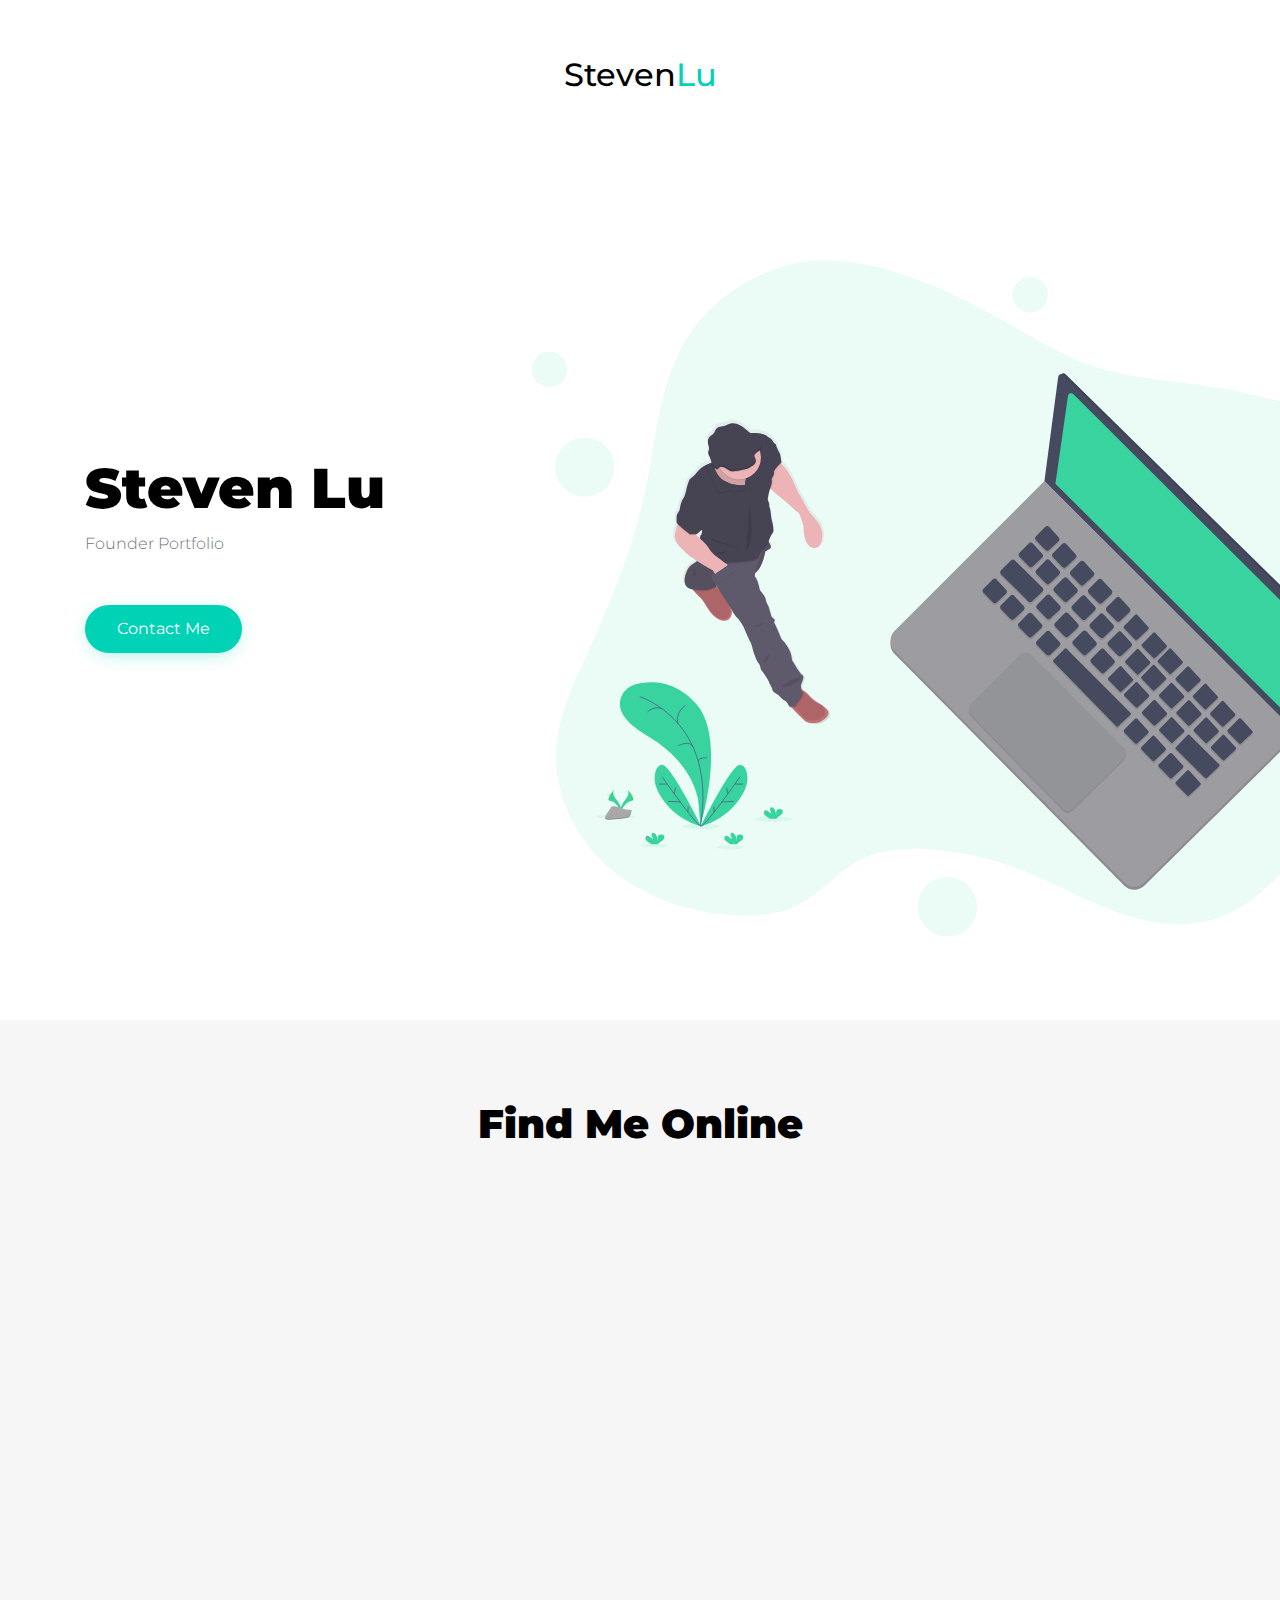
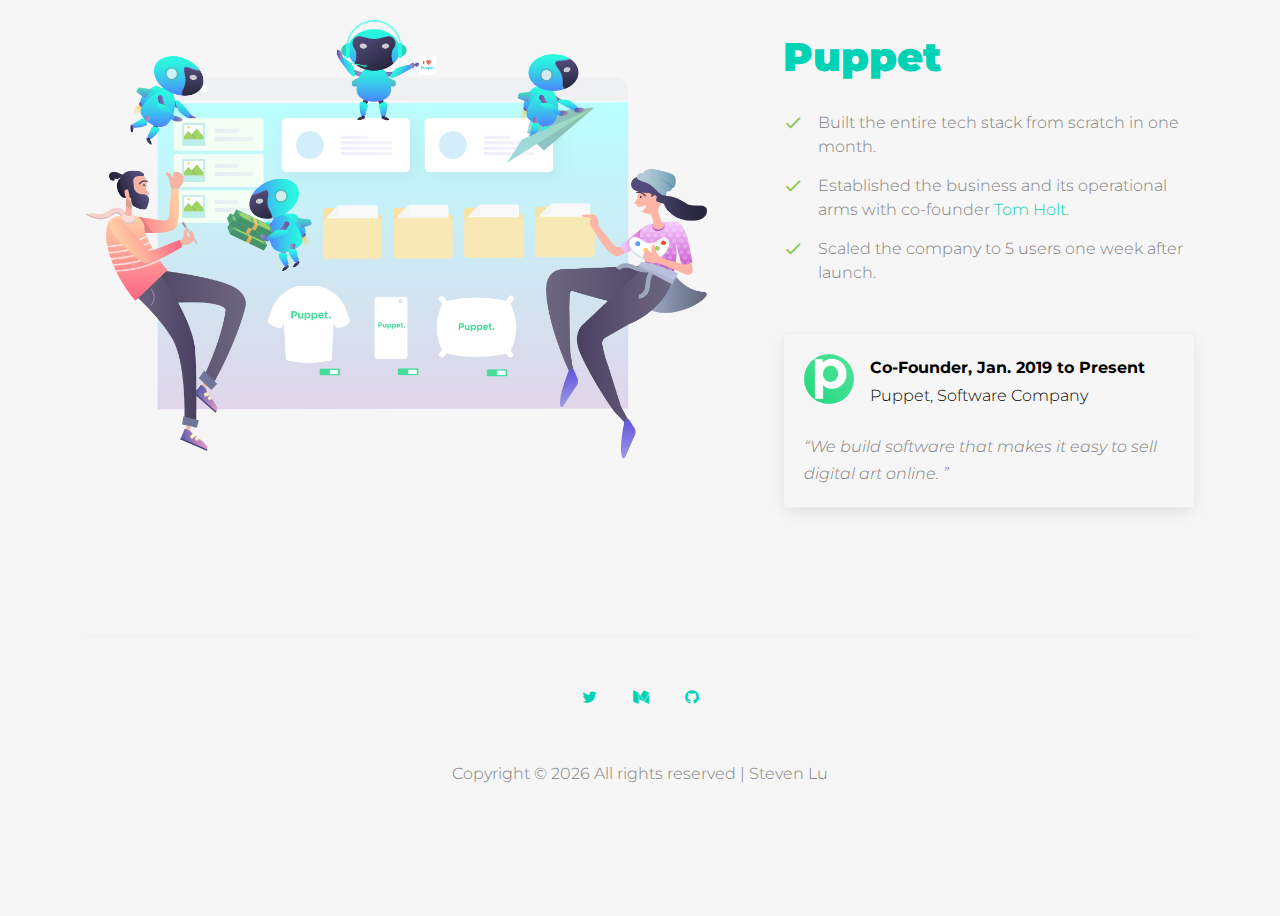
==== commit d5f150b4: "Added project; added socials to feature" ====
--- a/index.html
+++ b/index.html
@@ -58,8 +58,8 @@
             <div class="row align-items-center">
 
                 <div class="col-6 col-md-6 col-xl-2  d-block d-lg-none">
-                    <h1 class="mb-0 site-logo"><a href="/" class="text-black h2 mb-0">Paragon<span
-                                class="text-primary">.</span> </a></h1>
+                    <h1 class="mb-0 site-logo"><a href="/" class="text-black h2 mb-0">Steven<span
+                                class="text-primary">Lu</span> </a></h1>
                 </div>
 
             </div>
@@ -74,62 +74,115 @@
 
                 <div class="col-md-12" style="position: relative;" data-aos="fade-up">
 
-                    <img src="images/friends.svg" alt="Friends" class="img-fluid img-absolute hero">
+                    <img src="images/startup.svg" alt="Friends" class="img-fluid img-absolute hero">
 
                     <div class="row mb-4">
                         <div class="col-lg-4 mr-auto">
-                            <h1>A young, ambitious network </h1>
-                            <p class="mb-5">Connect with ordinary people doing extraordinary things.<br></br>
-                                Ambition starts here.</p>
+                            <h1>Steven Lu </h1>
+                            <p class="mb-5">Founder Portfolio</p>
                             <div>
-                                <a href="#contact-section" class="smoothscroll btn btn-primary mr-2 mb-2">Get
-                                    Started</a>
-                            </div>
-                        </div>
-
-
-                    </div>
-
-                </div>
-            </div>
-        </div>
-    </div>
+                                <a href="sjialu02 [at] gmail.com" rel="nofollow" class="smoothscroll btn btn-primary mr-2 mb-2" onclick="this.href='mailto:' + 'sjialu02' + '@' + 'gmail.com'">Contact Me</a>
+                            </div>
+                        </div>
+
+
+                    </div>
+
+                </div>
+            </div>
+        </div>
+    </div>
+    <!-- site-section bg-light -->
+    <div class="site-section bg-light" id="features-section">
+
+        <div class="container">
+            <div class="row mb-5">
+                <div class="col-12 text-center">
+                    <h2 class="section-title mb-3">Find Me Online</h2>
+                </div>
+            </div>
+            <div class="row align-items-stretch">
+                <div class="col-md-6 col-lg-4 mb-4 mb-lg-4" data-aos="fade-up">
+
+                    <div class="unit-4 d-block">
+                        <div class="unit-4-icon mb-3">
+                            <span class="icon-wrap"><span class="text-primary icon-twitter"></span></span>
+                        </div>
+                        <div>
+                            <h3>Twitter</h3>
+                            <p>
+                                I tweet about being a young founder, my personal growth, and my naive worldviews.
+                            </p>
+                            <p><a href="https://www.twitter.com/realslu">Follow Me</a></p>
+                        </div>
+                    </div>
+
+                </div>
+                <div class="col-md-6 col-lg-4 mb-4 mb-lg-4" data-aos="fade-up">
+
+                    <div class="unit-4 d-block">
+                        <div class="unit-4-icon mb-3">
+                            <span class="icon-wrap"><span
+                                    class="text-primary icon-medium"></span></span>
+                        </div>
+                        <div>
+                            <h3>Medium Blog</h3>
+                            <p>
+                                I write about the details of my projects. Some of my more permanent ideas also end up here.
+                            </p>
+                            <p><a href="https://www.medium.com/@realslu">Read Now</a></p>
+                        </div>
+                    </div>
+                </div>
+                <div class="col-md-6 col-lg-4 mb-4 mb-lg-4" data-aos="fade-up">
+                    <div class="unit-4 d-block">
+                        <div class="unit-4-icon mb-3">
+                            <span class="icon-wrap"><span class="text-primary icon-github"></span></span>
+                        </div>
+                        <div>
+                            <h3>Github</h3>
+                            <p>
+                                I push all my code to Github. Although most of it is private, my activity is still visible.
+                            </p>
+                            <p><a href="https://github.com/TrueSlu">Scout Me</a></p>
+                        </div>
+                    </div>
+                </div>
     <div class="feature-big">
         <div class="container">
             <!-- border-bottom available here -->
             <div class="row mb-5 site-section">
                 <div class="col-lg-7">
-                    <img src="images/love.svg" alt="Love" class="img-fluid">
+                    <img src="images/hero.png" alt="Love" class="img-fluid">
                 </div>
                 <div class="col-lg-5 pl-lg-5 ml-auto mt-md-5">
-                    <h2 class="text-black">Do What You Love</h2>
-                    <p class="mb-4">Explore and pursue your passion now. Everyone else is doing it, so why wait?
+                    <h2 class="text-black"><a href="https://www.puppetuploader.com">Puppet</a></h2>
+                    <p class="mb-4">
                     </p>
                     <ul class="ul-check mb-5 list-unstyled success">
-                        <li>Work on projects that matter to you</li>
-                        <li>Find like-minded peers to help you</li>
-                        <li>Learn how to really accomplish things</li>
+                        <li>Built the entire tech stack from scratch in one month.</li>
+                        <li>Established the business and its operational arms with co-founder <a href="https://twitter.com">Tom Holt</a>.</li>
+                        <li>Scaled the company to 5 users one week after launch.</li>
                     </ul>
                     <div class="author-box">
                         <div class="d-flex mb-4">
                             <div class="mr-3">
-                                <img src="images/favicon.jpg" alt="Image" class="img-fluid rounded-circle">
+                                <img src="images/puppet.png" alt="Image" class="img-fluid rounded-circle">
                             </div>
                             <div class="mr-auto text-black">
-                                <strong class="font-weight-bold mb-0">Random P.</strong> <br>
-                                Your Amazing Credentials
-                            </div>
-                        </div>
-                        <blockquote>&ldquo;This could be your quote here. Email sjialu02[at]gmail[dot]com to help make
-                            Paragon global.&rdquo;</blockquote>
-                    </div>
-                </div>
-            </div>
-
-            <!-- can add border-bottom down here -->
+                                <strong class="font-weight-bold mb-0">Co-Founder, Jan. 2019 to Present</strong> <br>
+                                Puppet, Software Company
+                            </div>
+                        </div>
+                        <blockquote>&ldquo;We build software that makes it easy to sell digital art online.
+                            &rdquo;</blockquote>
+                    </div>
+                </div>
+            </div>
+<!--
             <div class="mt-5 row mb-5 site-section">
                 <div class="col-lg-7 order-1 order-lg-2">
-                    <img src="images/peers.svg" alt="Peers" class="img-fluid custom-right-side-feature-image">
+                    <img src="images/peers.svg" alt="Peers" class="img-fluid">
                 </div>
                 <div class="col-lg-5 pr-lg-5 mr-auto mt-5 order-2 order-lg-1">
                     <h2 class="text-black">Meet Amazing Peers</h2>
@@ -163,7 +216,6 @@
 
     <div class="feature-big">
         <div class="container">
-            <!--Can add border-bottom class to the div below for a seperator line-->
             <div class="row mb-5 site-section">
                 <div class="col-lg-7">
                     <img src="images/skills.svg" alt="Skills" class="img-fluid">
@@ -193,6 +245,8 @@
                     </div>
                 </div>
             </div>
+
+        -->
             <div class="footer py-5 border-top text-center">
                 <div class="container">
                     <div class="row mb-5">
@@ -209,14 +263,14 @@
                         <div class="col-md-12">
                             <p class="mb-0">
                                 Copyright &copy;
-                                <script>document.write(new Dat  e().getFullYear());</script> All rights reserved |
+                                <script>document.write(new Date().getFullYear());</script> All rights reserved |
                                 Steven Lu
                             </p>
                         </div>
                     </div>
                 </div>
             </div>
-
+        </div>  
 
 
 
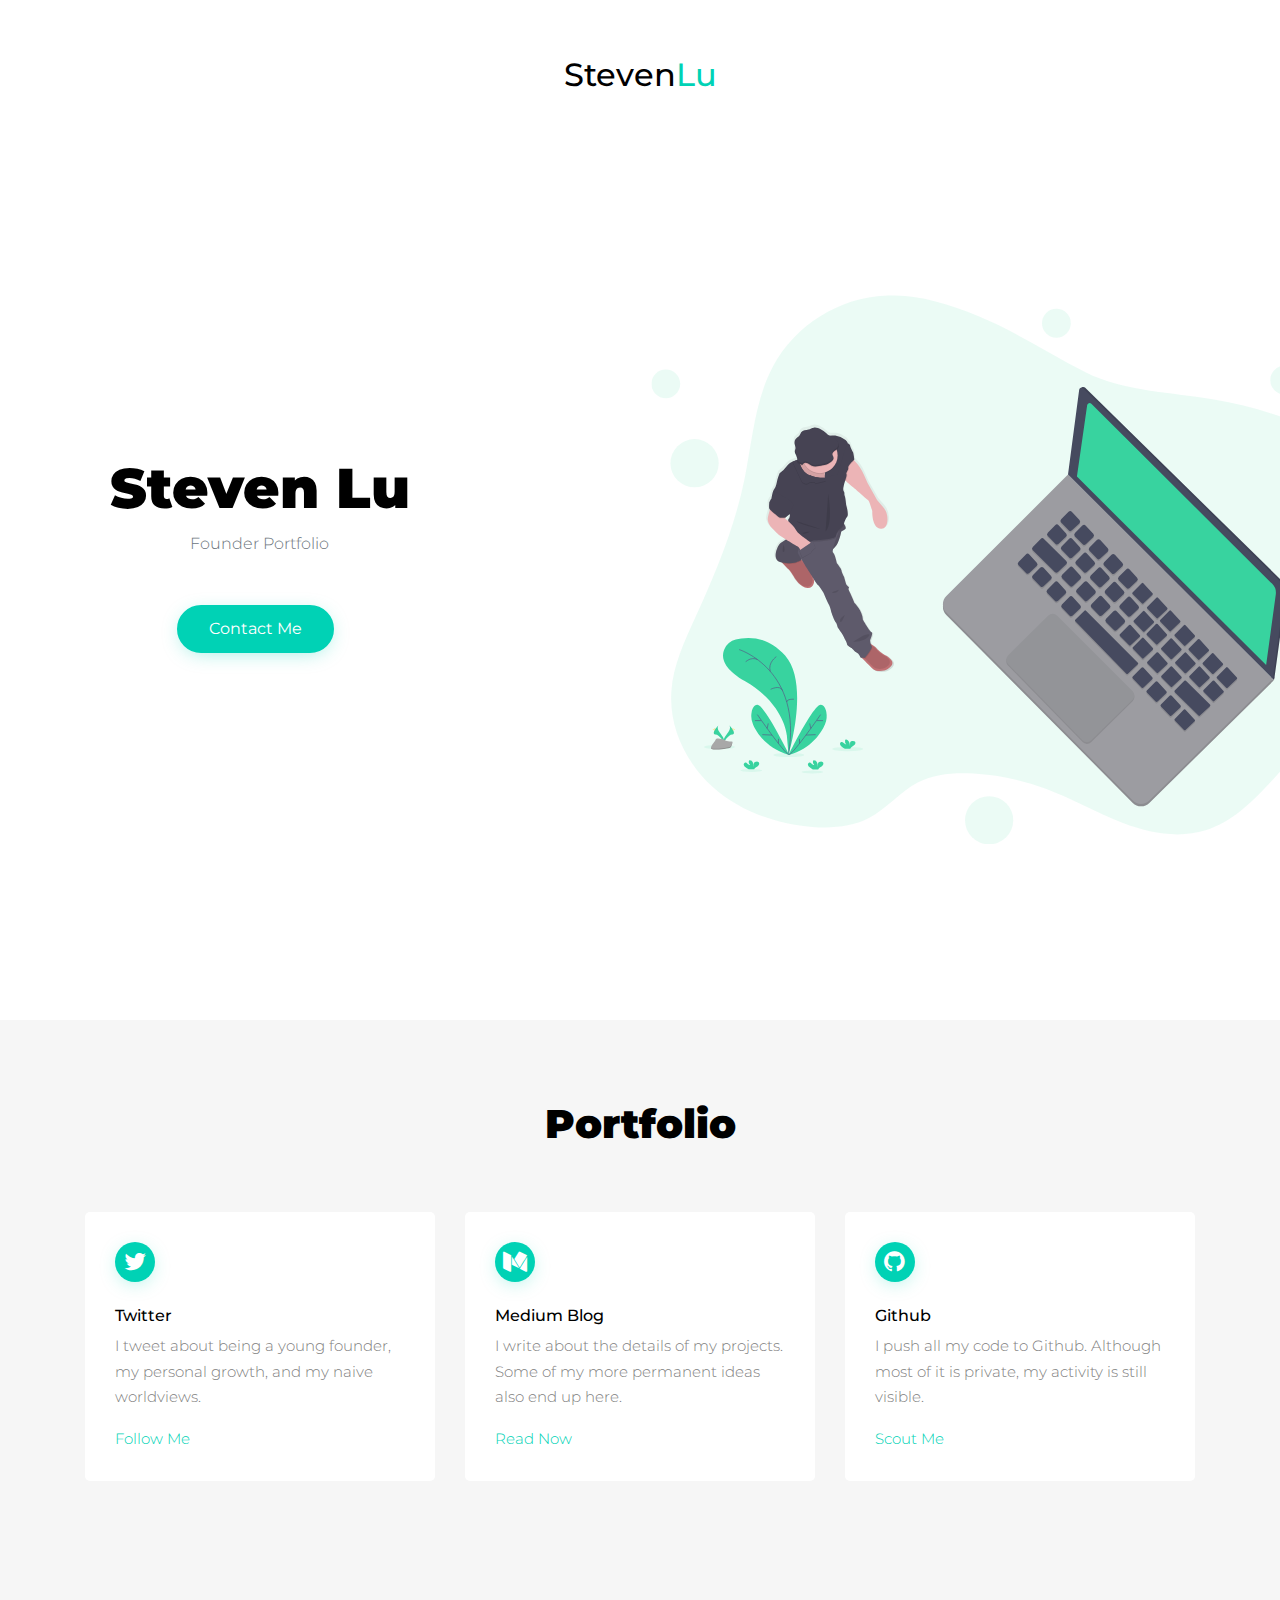
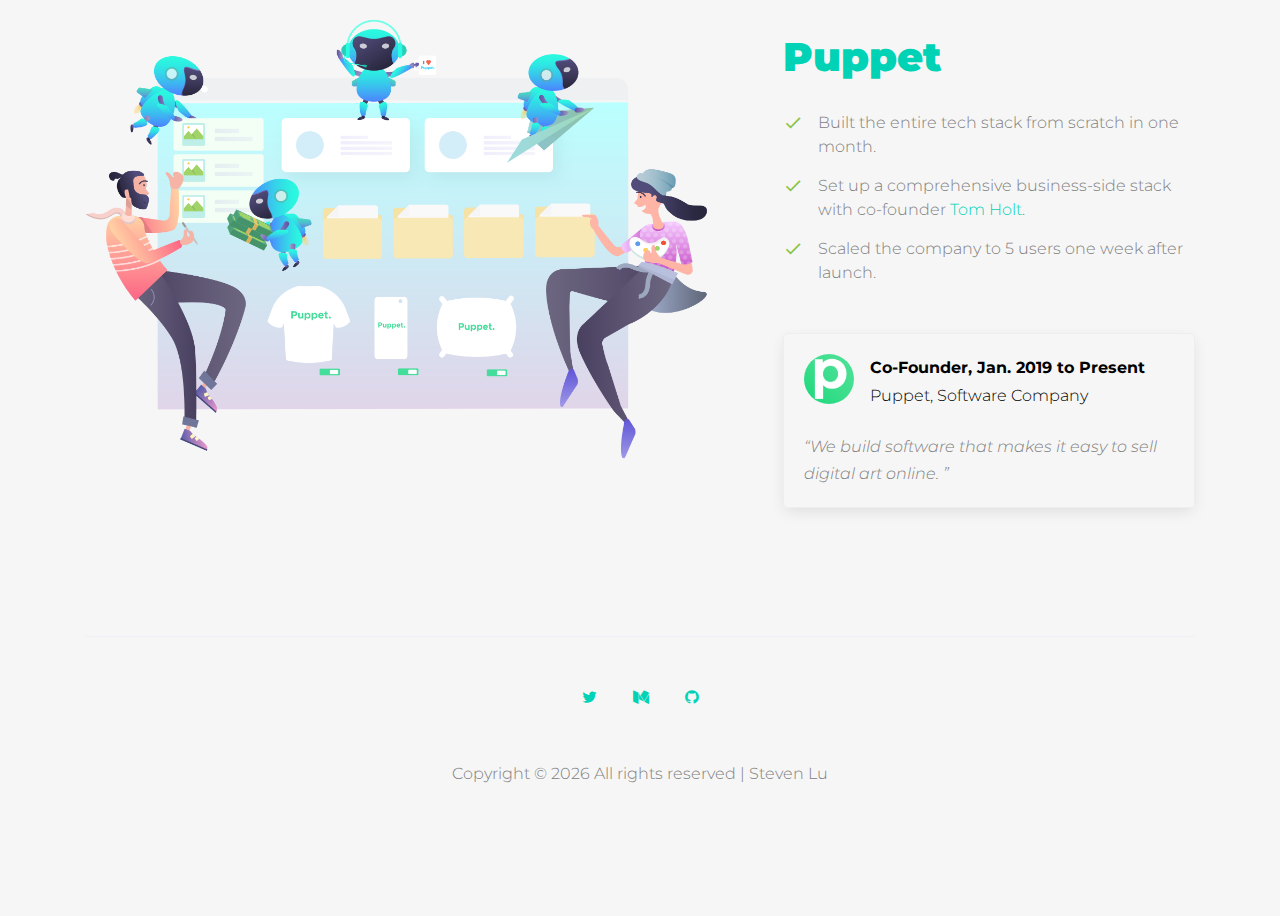
==== commit 3c4d74ab: "Site is readdy" ====
--- a/index.html
+++ b/index.html
@@ -72,16 +72,18 @@
         <div class="container">
             <div class="row align-items-center justify-content-center">
 
-                <div class="col-md-12" style="position: relative;" data-aos="fade-up">
-
-                    <img src="images/startup.svg" alt="Friends" class="img-fluid img-absolute hero">
+                <div class="col-md-12 custom-intro" data-aos="fade-up">
+
+                    <img src="images/founder.svg" alt="Founder" class="img-fluid img-absolute hero">
 
                     <div class="row mb-4">
                         <div class="col-lg-4 mr-auto">
                             <h1>Steven Lu </h1>
                             <p class="mb-5">Founder Portfolio</p>
                             <div>
-                                <a href="sjialu02 [at] gmail.com" rel="nofollow" class="smoothscroll btn btn-primary mr-2 mb-2" onclick="this.href='mailto:' + 'sjialu02' + '@' + 'gmail.com'">Contact Me</a>
+                                <a href="sjialu02 [at] gmail.com" rel="nofollow"
+                                    class="smoothscroll btn btn-primary mr-2 mb-2"
+                                    onclick="this.href='mailto:' + 'sjialu02' + '@' + 'gmail.com'">Contact Me</a>
                             </div>
                         </div>
 
@@ -98,11 +100,11 @@
         <div class="container">
             <div class="row mb-5">
                 <div class="col-12 text-center">
-                    <h2 class="section-title mb-3">Find Me Online</h2>
+                    <h2 class="section-title mb-3">Portfolio</h2>
                 </div>
             </div>
             <div class="row align-items-stretch">
-                <div class="col-md-6 col-lg-4 mb-4 mb-lg-4" data-aos="fade-up">
+                <div class="col-md-6 col-lg-4 mb-4 mb-lg-4">
 
                     <div class="unit-4 d-block">
                         <div class="unit-4-icon mb-3">
@@ -118,23 +120,23 @@
                     </div>
 
                 </div>
-                <div class="col-md-6 col-lg-4 mb-4 mb-lg-4" data-aos="fade-up">
+                <div class="col-md-6 col-lg-4 mb-4 mb-lg-4" >
 
                     <div class="unit-4 d-block">
                         <div class="unit-4-icon mb-3">
-                            <span class="icon-wrap"><span
-                                    class="text-primary icon-medium"></span></span>
+                            <span class="icon-wrap"><span class="text-primary icon-medium"></span></span>
                         </div>
                         <div>
                             <h3>Medium Blog</h3>
                             <p>
-                                I write about the details of my projects. Some of my more permanent ideas also end up here.
+                                I write about the details of my projects. Some of my more permanent ideas also end up
+                                here.
                             </p>
                             <p><a href="https://www.medium.com/@realslu">Read Now</a></p>
                         </div>
                     </div>
                 </div>
-                <div class="col-md-6 col-lg-4 mb-4 mb-lg-4" data-aos="fade-up">
+                <div class="col-md-6 col-lg-4 mb-4 mb-lg-4" >
                     <div class="unit-4 d-block">
                         <div class="unit-4-icon mb-3">
                             <span class="icon-wrap"><span class="text-primary icon-github"></span></span>
@@ -142,44 +144,47 @@
                         <div>
                             <h3>Github</h3>
                             <p>
-                                I push all my code to Github. Although most of it is private, my activity is still visible.
+                                I push all my code to Github. Although most of it is private, my activity is still
+                                visible.
                             </p>
                             <p><a href="https://github.com/TrueSlu">Scout Me</a></p>
                         </div>
                     </div>
                 </div>
-    <div class="feature-big">
-        <div class="container">
-            <!-- border-bottom available here -->
-            <div class="row mb-5 site-section">
-                <div class="col-lg-7">
-                    <img src="images/hero.png" alt="Love" class="img-fluid">
-                </div>
-                <div class="col-lg-5 pl-lg-5 ml-auto mt-md-5">
-                    <h2 class="text-black"><a href="https://www.puppetuploader.com">Puppet</a></h2>
-                    <p class="mb-4">
-                    </p>
-                    <ul class="ul-check mb-5 list-unstyled success">
-                        <li>Built the entire tech stack from scratch in one month.</li>
-                        <li>Established the business and its operational arms with co-founder <a href="https://twitter.com">Tom Holt</a>.</li>
-                        <li>Scaled the company to 5 users one week after launch.</li>
-                    </ul>
-                    <div class="author-box">
-                        <div class="d-flex mb-4">
-                            <div class="mr-3">
-                                <img src="images/puppet.png" alt="Image" class="img-fluid rounded-circle">
-                            </div>
-                            <div class="mr-auto text-black">
-                                <strong class="font-weight-bold mb-0">Co-Founder, Jan. 2019 to Present</strong> <br>
-                                Puppet, Software Company
-                            </div>
-                        </div>
-                        <blockquote>&ldquo;We build software that makes it easy to sell digital art online.
-                            &rdquo;</blockquote>
-                    </div>
-                </div>
-            </div>
-<!--
+                <div class="feature-big">
+                    <div class="container">
+                        <!-- border-bottom available here -->
+                        <div class="row mb-5 site-section">
+                            <div class="col-lg-7">
+                                <img src="images/puppet-hero.png" alt="Puppet" class="img-fluid">
+                            </div>
+                            <div class="col-lg-5 pl-lg-5 ml-auto mt-md-5">
+                                <h2 class="text-black"><a href="https://www.puppetuploader.com">Puppet</a></h2>
+                                <p class="mb-4">
+                                </p>
+                                <ul class="ul-check mb-5 list-unstyled success">
+                                    <li>Built the entire tech stack from scratch in one month.</li>
+                                    <li>Set up a comprehensive business-side stack with co-founder <a
+                                            href="https://twitter.com">Tom Holt</a>.</li>
+                                    <li>Scaled the company to 5 users one week after launch.</li>
+                                </ul>
+                                <div class="author-box">
+                                    <div class="d-flex mb-4">
+                                        <div class="mr-3">
+                                            <img src="images/puppet.png" alt="Puppet" class="img-fluid rounded-circle">
+                                        </div>
+                                        <div class="mr-auto text-black">
+                                            <strong class="font-weight-bold mb-0">Co-Founder, Jan. 2019 to
+                                                Present</strong> <br>
+                                            Puppet, Software Company
+                                        </div>
+                                    </div>
+                                    <blockquote>&ldquo;We build software that makes it easy to sell digital art online.
+                                        &rdquo;</blockquote>
+                                </div>
+                            </div>
+                        </div>
+                        <!--
             <div class="mt-5 row mb-5 site-section">
                 <div class="col-lg-7 order-1 order-lg-2">
                     <img src="images/peers.svg" alt="Peers" class="img-fluid">
@@ -247,51 +252,55 @@
             </div>
 
         -->
-            <div class="footer py-5 border-top text-center">
-                <div class="container">
-                    <div class="row mb-5">
-                        <div class="col-12">
-                            <p class="mb-0">
-                                <a href="https://www.twitter.com/realslu" class="p-3"><span class="icon-twitter"></span></a>
-                                <a href="https://www.medium.com/@realslu" class="p-3"><span class="icon-medium"></span></a>
-                                <a href="https://www.github.com/TrueSlu" class="p-3"><span class="icon-github"></span></a>
-
-                            </p>
-                        </div>
-                    </div>
-                    <div class="row">
-                        <div class="col-md-12">
-                            <p class="mb-0">
-                                Copyright &copy;
-                                <script>document.write(new Date().getFullYear());</script> All rights reserved |
-                                Steven Lu
-                            </p>
-                        </div>
-                    </div>
-                </div>
-            </div>
-        </div>  
-
-
-
-        </div> <!-- .site-wrap -->
-
-        <script src="js/jquery-3.3.1.min.js"></script>
-        <script src="js/jquery-migrate-3.0.1.min.js"></script>
-        <script src="js/jquery-ui.js"></script>
-        <script src="js/popper.min.js"></script>
-        <script src="js/bootstrap.min.js"></script>
-        <script src="js/owl.carousel.min.js"></script>
-        <script src="js/jquery.stellar.min.js"></script>
-        <script src="js/jquery.countdown.min.js"></script>
-        <script src="js/bootstrap-datepicker.min.js"></script>
-        <script src="js/jquery.easing.1.3.js"></script>
-        <script src="js/aos.js"></script>
-        <script src="js/jquery.fancybox.min.js"></script>
-        <script src="js/jquery.sticky.js"></script>
-
-
-        <script src="js/main.js"></script>
+                        <div class="footer py-5 border-top text-center">
+                            <div class="container">
+                                <div class="row mb-5">
+                                    <div class="col-12">
+                                        <p class="mb-0">
+                                            <a href="https://www.twitter.com/realslu" class="p-3"><span
+                                                    class="icon-twitter"></span></a>
+                                            <a href="https://www.medium.com/@realslu" class="p-3"><span
+                                                    class="icon-medium"></span></a>
+                                            <a href="https://www.github.com/TrueSlu" class="p-3"><span
+                                                    class="icon-github"></span></a>
+
+                                        </p>
+                                    </div>
+                                </div>
+                                <div class="row">
+                                    <div class="col-md-12">
+                                        <p class="mb-0">
+                                            Copyright &copy;
+                                            <script>document.write(new Date().getFullYear());</script> All rights
+                                            reserved |
+                                            Steven Lu
+                                        </p>
+                                    </div>
+                                </div>
+                            </div>
+                        </div>
+                    </div>
+
+
+
+                </div> <!-- .site-wrap -->
+
+                <script src="js/jquery-3.3.1.min.js"></script>
+                <script src="js/jquery-migrate-3.0.1.min.js"></script>
+                <script src="js/jquery-ui.js"></script>
+                <script src="js/popper.min.js"></script>
+                <script src="js/bootstrap.min.js"></script>
+                <script src="js/owl.carousel.min.js"></script>
+                <script src="js/jquery.stellar.min.js"></script>
+                <script src="js/jquery.countdown.min.js"></script>
+                <script src="js/bootstrap-datepicker.min.js"></script>
+                <script src="js/jquery.easing.1.3.js"></script>
+                <script src="js/aos.js"></script>
+                <script src="js/jquery.fancybox.min.js"></script>
+                <script src="js/jquery.sticky.js"></script>
+
+
+                <script src="js/main.js"></script>
 
 </body>
 
--- a/css/custom.css
+++ b/css/custom.css
@@ -1,7 +1,8 @@
 .hero {
     padding-right: 5% !important;
-    width: 85% !important;
+    width: 70% !important;
     padding-top: 5% !important;
+    padding-bottom: 5% !important;
 }
 
 .custom-header {
@@ -10,4 +11,9 @@
 
 .custom-right-side-feature-image {
     margin-top: 15%;
+}
+
+.custom-intro {
+    position: relative;
+    text-align: center;
 }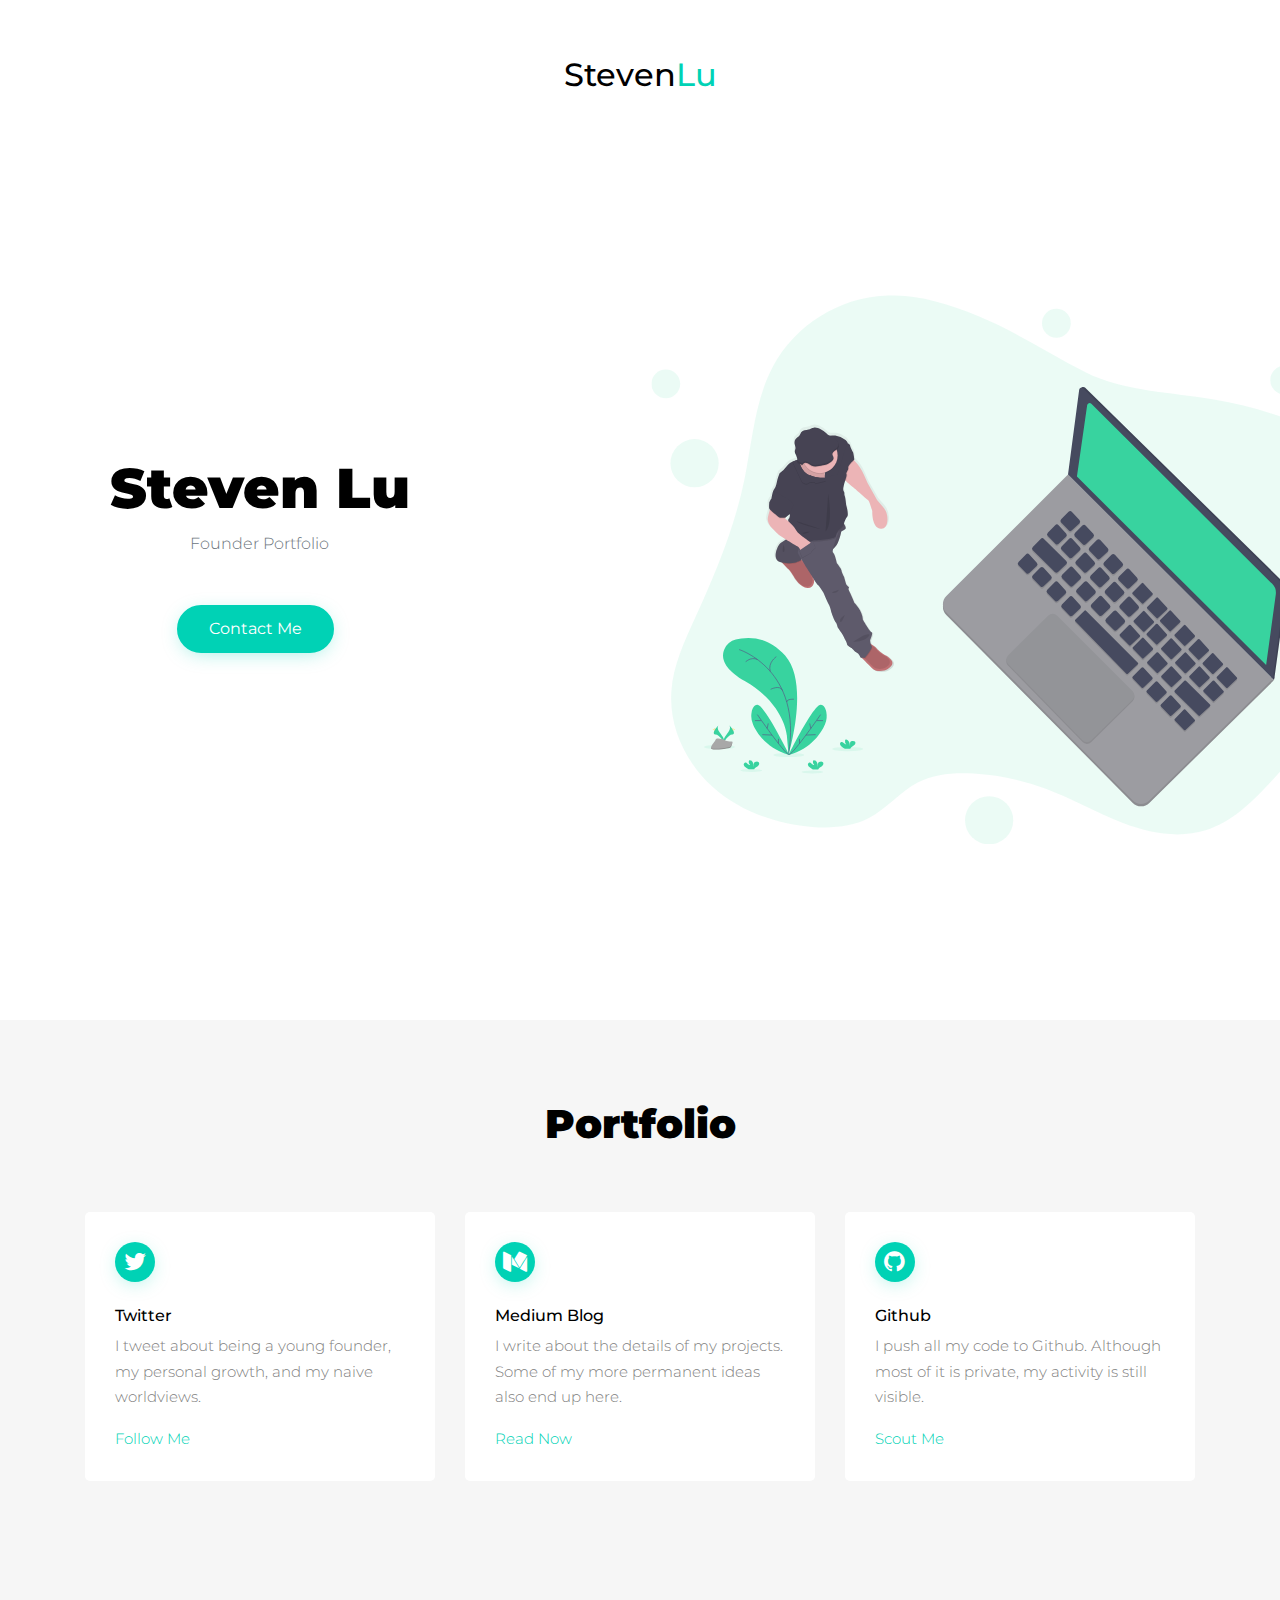
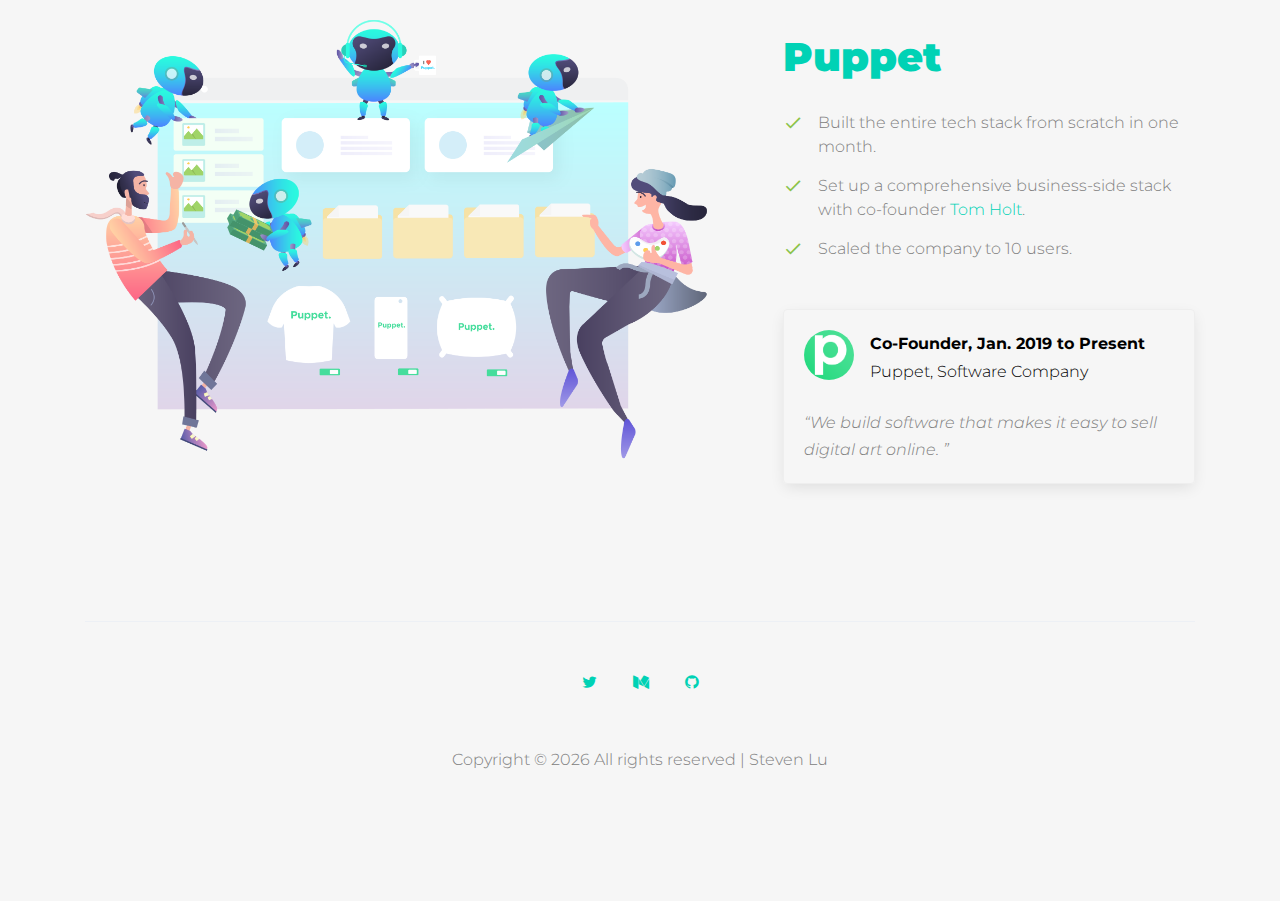
==== commit 44ae6894: "Attempted user script - blocked by anti-cross-s-s" ====
--- a/index.html
+++ b/index.html
@@ -166,7 +166,7 @@
                                     <li>Built the entire tech stack from scratch in one month.</li>
                                     <li>Set up a comprehensive business-side stack with co-founder <a
                                             href="https://twitter.com">Tom Holt</a>.</li>
-                                    <li>Scaled the company to 5 users one week after launch.</li>
+                                    <li>Scaled the company to 10 users.</li>
                                 </ul>
                                 <div class="author-box">
                                     <div class="d-flex mb-4">
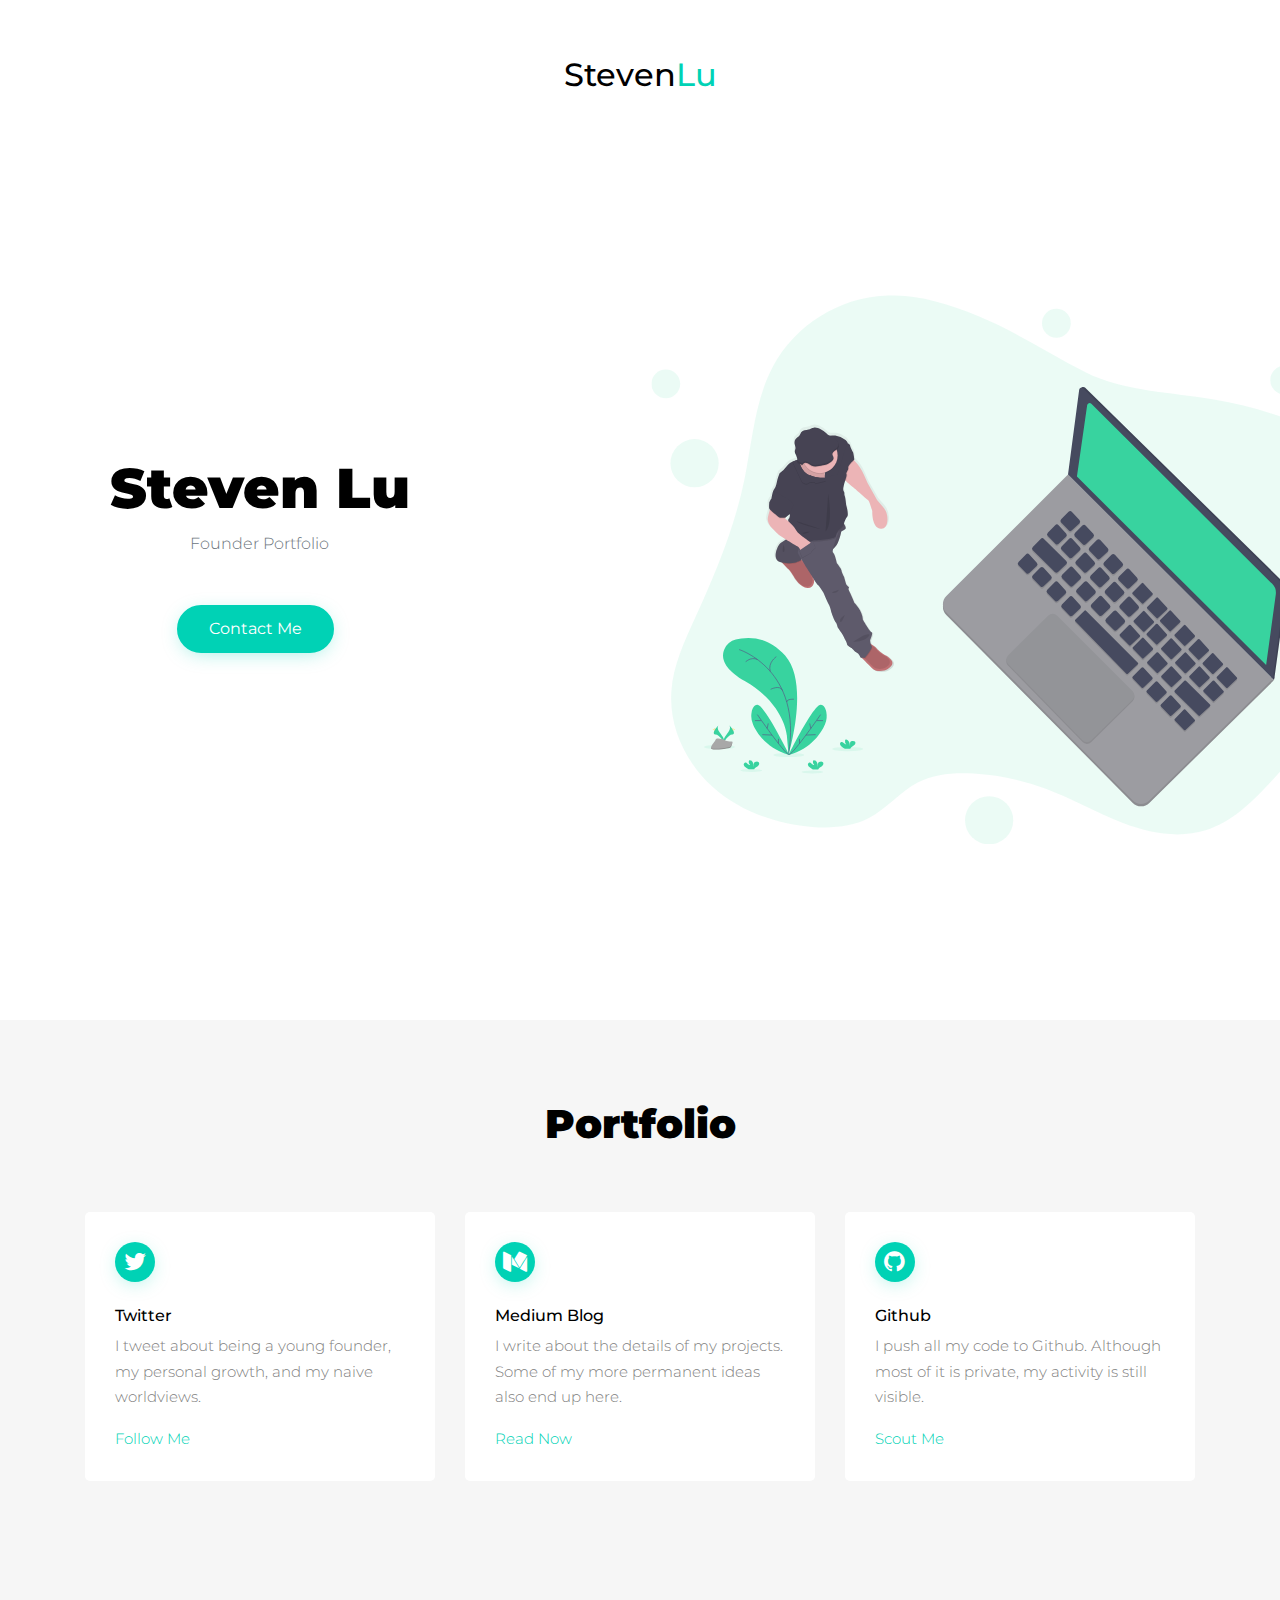
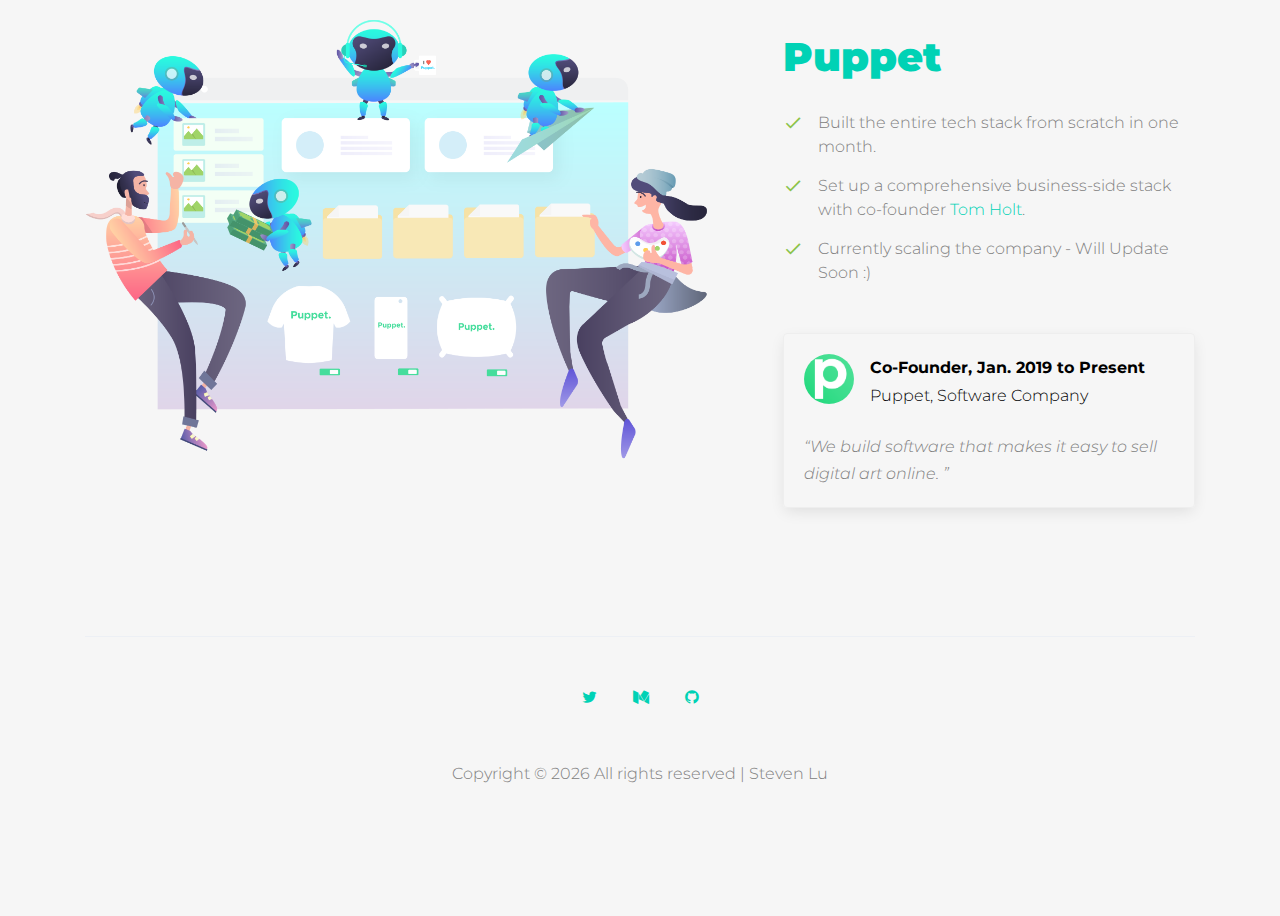
==== commit 45f3fb05: "User number change" ====
--- a/index.html
+++ b/index.html
@@ -166,7 +166,7 @@
                                     <li>Built the entire tech stack from scratch in one month.</li>
                                     <li>Set up a comprehensive business-side stack with co-founder <a
                                             href="https://twitter.com">Tom Holt</a>.</li>
-                                    <li>Scaled the company to 10 users.</li>
+                                    <li>Currently scaling the company - Will Update Soon :)</li>
                                 </ul>
                                 <div class="author-box">
                                     <div class="d-flex mb-4">
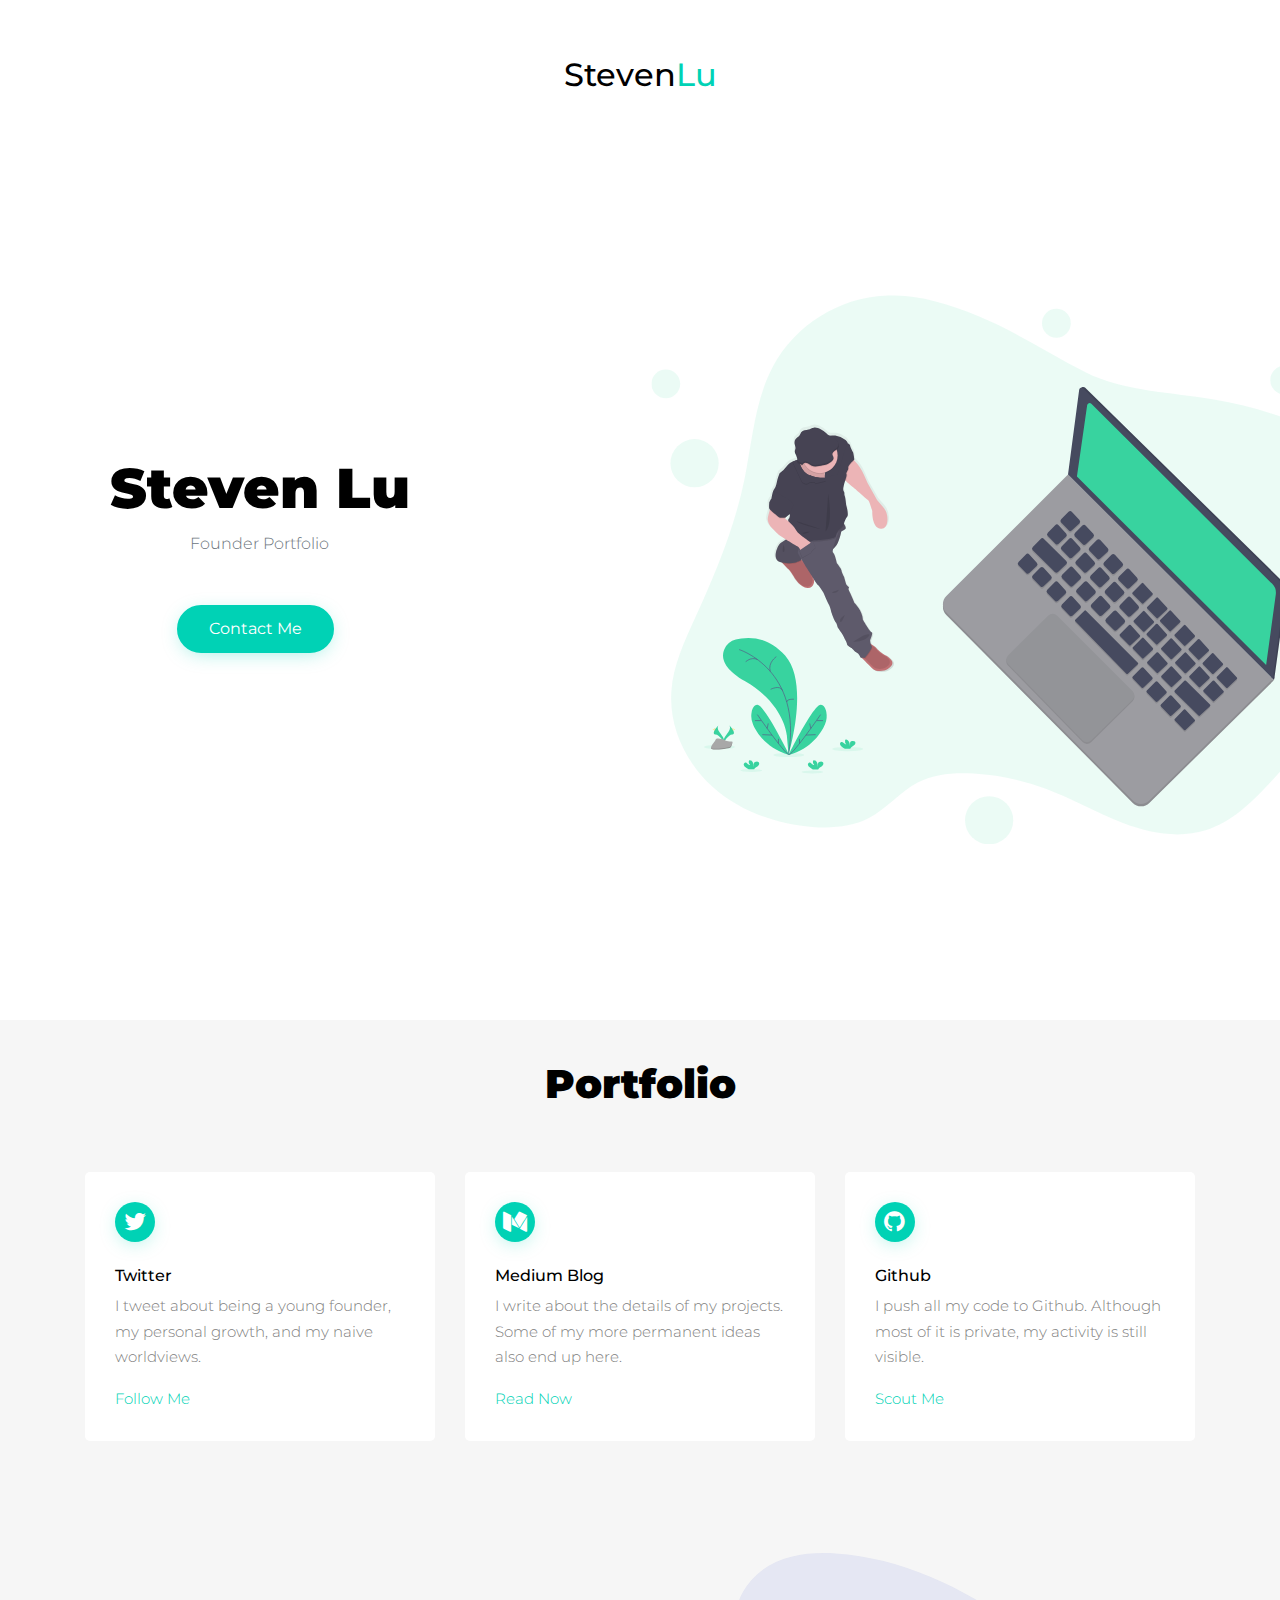
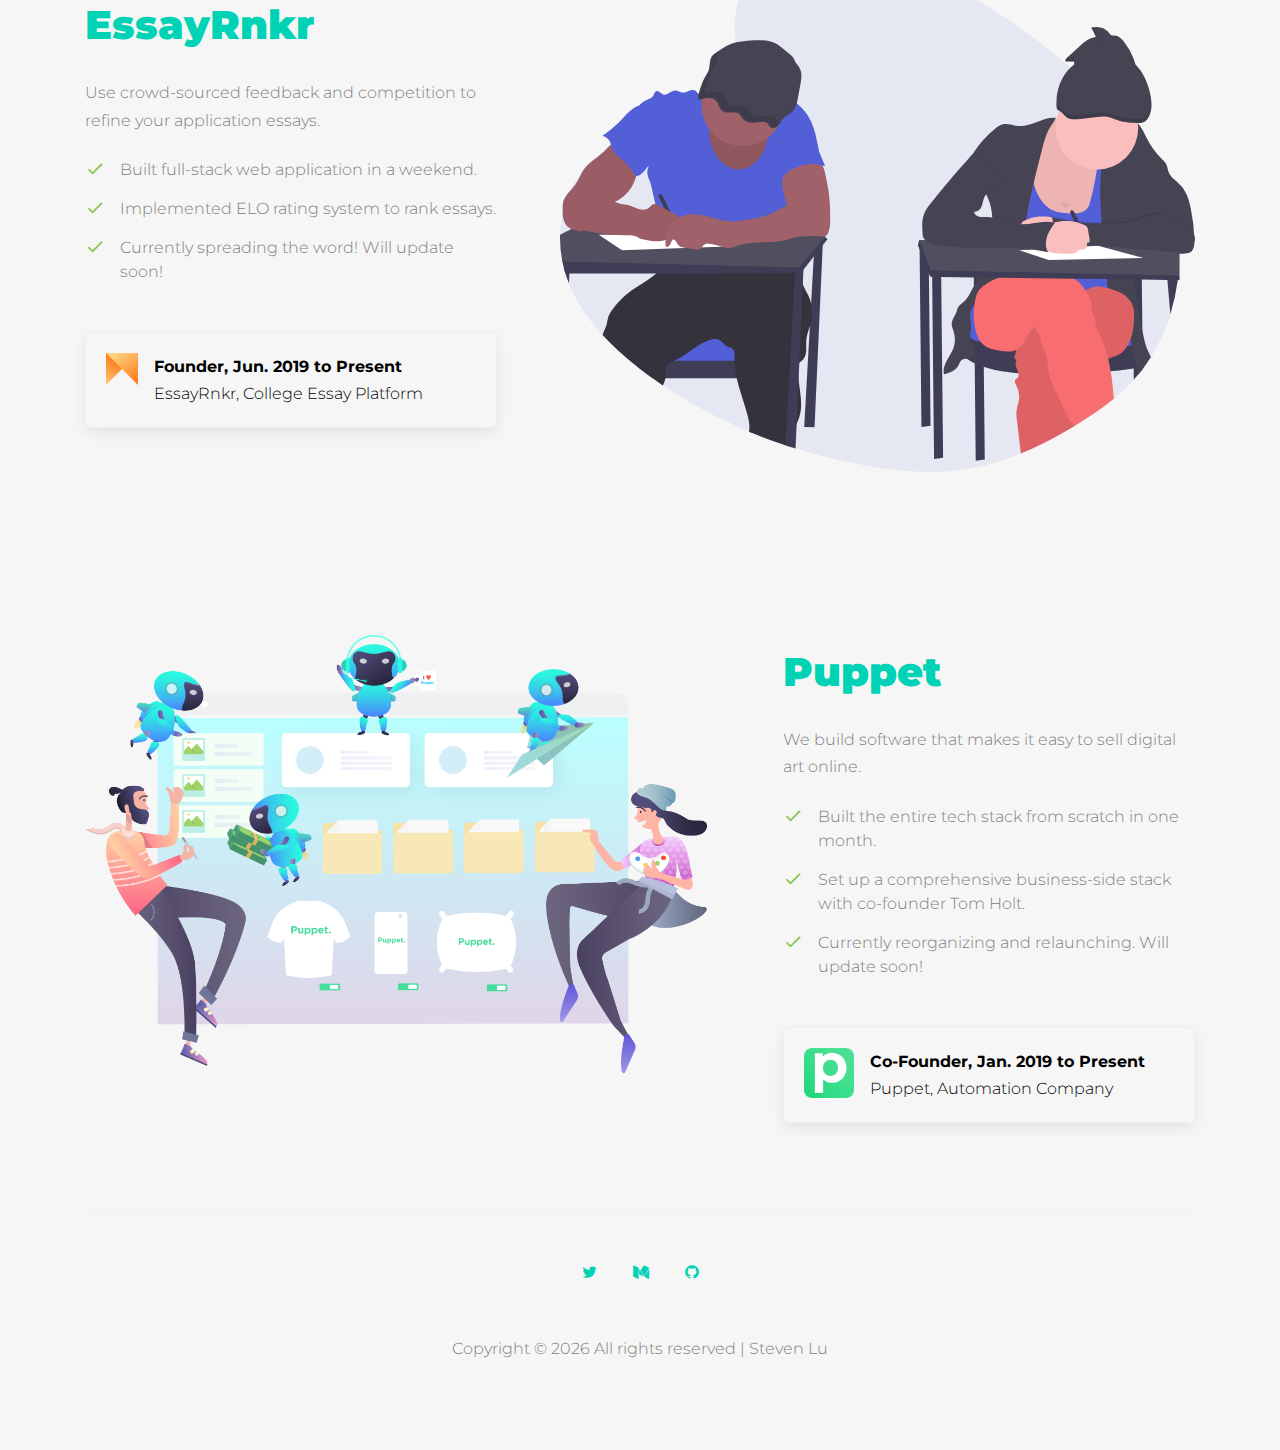
==== commit bdaa3cdb: "Added EssayRnkr" ====
--- a/index.html
+++ b/index.html
@@ -120,7 +120,7 @@
                     </div>
 
                 </div>
-                <div class="col-md-6 col-lg-4 mb-4 mb-lg-4" >
+                <div class="col-md-6 col-lg-4 mb-4 mb-lg-4">
 
                     <div class="unit-4 d-block">
                         <div class="unit-4-icon mb-3">
@@ -136,7 +136,7 @@
                         </div>
                     </div>
                 </div>
-                <div class="col-md-6 col-lg-4 mb-4 mb-lg-4" >
+                <div class="col-md-6 col-lg-4 mb-4 mb-lg-4">
                     <div class="unit-4 d-block">
                         <div class="unit-4-icon mb-3">
                             <span class="icon-wrap"><span class="text-primary icon-github"></span></span>
@@ -151,9 +151,45 @@
                         </div>
                     </div>
                 </div>
+
                 <div class="feature-big">
                     <div class="container">
-                        <!-- border-bottom available here -->
+                        <div class="mt-5 row mb-5 site-section">
+                            <div class="col-lg-7 order-1 order-lg-2">
+                                <img src="images/essayrnkr.svg" alt="EssayRnkr" class="img-fluid">
+                            </div>
+                            <div class="col-lg-5 pr-lg-5 mr-auto mt-5 order-2 order-lg-1">
+                                <h2 class="text-black"><a href="https://essay-rnkr.herokuapp.com">EssayRnkr</a></h2>
+                                <p class="mb-4">
+                                        Use crowd-sourced feedback and competition to refine your application essays.
+                                </p>
+                                <ul class="ul-check mb-5 list-unstyled success">
+                                    <li>Built full-stack web application in a weekend.</li>
+                                    <li>Implemented ELO rating system to rank essays.</li>
+                                    <li>Currently spreading the word! Will update soon!</li>
+                                </ul>
+
+
+                                <div class="author-box">
+                                    <div class="d-flex mb-4" style="margin-bottom: 0px !important;">
+                                        <div class="mr-3">
+                                            <img src="images/essayrnkr-logo.png" alt="EssayRnkr Logo" class="img-fluid">
+                                        </div>
+                                        <div class="mr-auto text-black">
+                                            <strong class="font-weight-bold mb-0">Founder, Jun. 2019 to
+                                                Present</strong> <br>
+                                            EssayRnkr, College Essay Platform
+                                        </div>
+                                    </div>
+                                </div>
+                            </div>
+                        </div>
+                    </div>
+                </div>
+
+                <!-- border-bottom available here -->
+                <div class="feature-big">
+                    <div class="container">
                         <div class="row mb-5 site-section">
                             <div class="col-lg-7">
                                 <img src="images/puppet-hero.png" alt="Puppet" class="img-fluid">
@@ -161,97 +197,29 @@
                             <div class="col-lg-5 pl-lg-5 ml-auto mt-md-5">
                                 <h2 class="text-black"><a href="https://www.puppetuploader.com">Puppet</a></h2>
                                 <p class="mb-4">
+                                    We build software that makes it easy to sell digital art online.
                                 </p>
                                 <ul class="ul-check mb-5 list-unstyled success">
                                     <li>Built the entire tech stack from scratch in one month.</li>
-                                    <li>Set up a comprehensive business-side stack with co-founder <a
-                                            href="https://twitter.com">Tom Holt</a>.</li>
-                                    <li>Currently scaling the company - Will Update Soon :)</li>
+                                    <li>Set up a comprehensive business-side stack with co-founder
+                                        Tom Holt.</li>
+                                    <li>Currently reorganizing and relaunching. Will update soon!</li>
                                 </ul>
                                 <div class="author-box">
-                                    <div class="d-flex mb-4">
+                                    <div class="d-flex mb-4" style="margin-bottom: 0px !important;">
                                         <div class="mr-3">
-                                            <img src="images/puppet.png" alt="Puppet" class="img-fluid rounded-circle">
+                                            <img src="images/puppet.png" alt="Puppet" class="img-fluid">
                                         </div>
                                         <div class="mr-auto text-black">
                                             <strong class="font-weight-bold mb-0">Co-Founder, Jan. 2019 to
                                                 Present</strong> <br>
-                                            Puppet, Software Company
-                                        </div>
-                                    </div>
-                                    <blockquote>&ldquo;We build software that makes it easy to sell digital art online.
-                                        &rdquo;</blockquote>
-                                </div>
-                            </div>
-                        </div>
-                        <!--
-            <div class="mt-5 row mb-5 site-section">
-                <div class="col-lg-7 order-1 order-lg-2">
-                    <img src="images/peers.svg" alt="Peers" class="img-fluid">
-                </div>
-                <div class="col-lg-5 pr-lg-5 mr-auto mt-5 order-2 order-lg-1">
-                    <h2 class="text-black">Meet Amazing Peers</h2>
-                    <p class="mb-4">
-                        Find ambitious peers you value: ordinary people building extraordinary things.
-                    </p>
-                    <ul class="ul-check mb-5 list-unstyled success">
-                        <li>Meet life-long friends</li>
-                        <li>Share what you're working on</li>
-                        <li>Exchange skills and knowledge</li>
-                    </ul>
-
-
-                    <div class="author-box">
-                        <div class="d-flex mb-4">
-                            <div class="mr-3">
-                                <img src="images/favicon.jpg" alt="Image" class="img-fluid rounded-circle">
-                            </div>
-                            <div class="mr-auto text-black">
-                                <strong class="font-weight-bold mb-0">Cool G.</strong> <br>
-                                Your Amazing Credentials
-                            </div>
-                        </div>
-                        <blockquote>&ldquo;This could be your quote here. Email sjialu02[at]gmail[dot]com to help make
-                            Paragon global.&rdquo;</blockquote>
-                    </div>
-                </div>
-            </div>
-        </div>
-    </div>
-
-    <div class="feature-big">
-        <div class="container">
-            <div class="row mb-5 site-section">
-                <div class="col-lg-7">
-                    <img src="images/skills.svg" alt="Skills" class="img-fluid">
-                </div>
-                <div class="col-lg-5 pl-lg-5 ml-auto mt-md-5">
-                    <h2 class="text-black">Build Real Skills</h2>
-                    <p class="mb-4">
-                        Play time is over. Learn exactly what you need to bootstrap your passion project.
-                    </p>
-                    <ul class="ul-check mb-5 list-unstyled success">
-                        <li>Assemble your builder's toolkit</li>
-                        <li>Learn just enough for you</li>
-                        <li>Grow and compete with friends</li>
-                    </ul>
-                    <div class="author-box">
-                        <div class="d-flex mb-4">
-                            <div class="mr-3">
-                                <img src="images/steven.jpg" alt="Steven" class="img-fluid rounded-circle">
-                            </div>
-                            <div class="mr-auto text-black">
-                                <strong class="font-weight-bold mb-0">Steven L.</strong> <br>
-                                Co-Founder, PuppetUploader LLC
-                            </div>
-                        </div>
-                        <blockquote>&ldquo;School didn't teach me anything I needed or wanted. Meanwhile, there was no
-                            safe-haven for young autodidacts. Paragon can really change that.&rdquo;</blockquote>
-                    </div>
-                </div>
-            </div>
-
-        -->
+                                            Puppet, Automation Company
+                                        </div>
+                                    </div>
+                                </div>
+                            </div>
+                        </div>
+
                         <div class="footer py-5 border-top text-center">
                             <div class="container">
                                 <div class="row mb-5">
@@ -271,7 +239,8 @@
                                     <div class="col-md-12">
                                         <p class="mb-0">
                                             Copyright &copy;
-                                            <script>document.write(new Date().getFullYear());</script> All rights
+                                            <script>document.write(new Date().getFullYear());</script> All
+                                            rights
                                             reserved |
                                             Steven Lu
                                         </p>
--- a/css/style.css
+++ b/css/style.css
@@ -106,7 +106,7 @@
   padding: 2.5em 0; }
   @media (min-width: 768px) {
     .site-section {
-      padding: 5em 0; } }
+      padding: 2.5em 0; } }
   .site-section.site-section-sm {
     padding: 4em 0; }
 
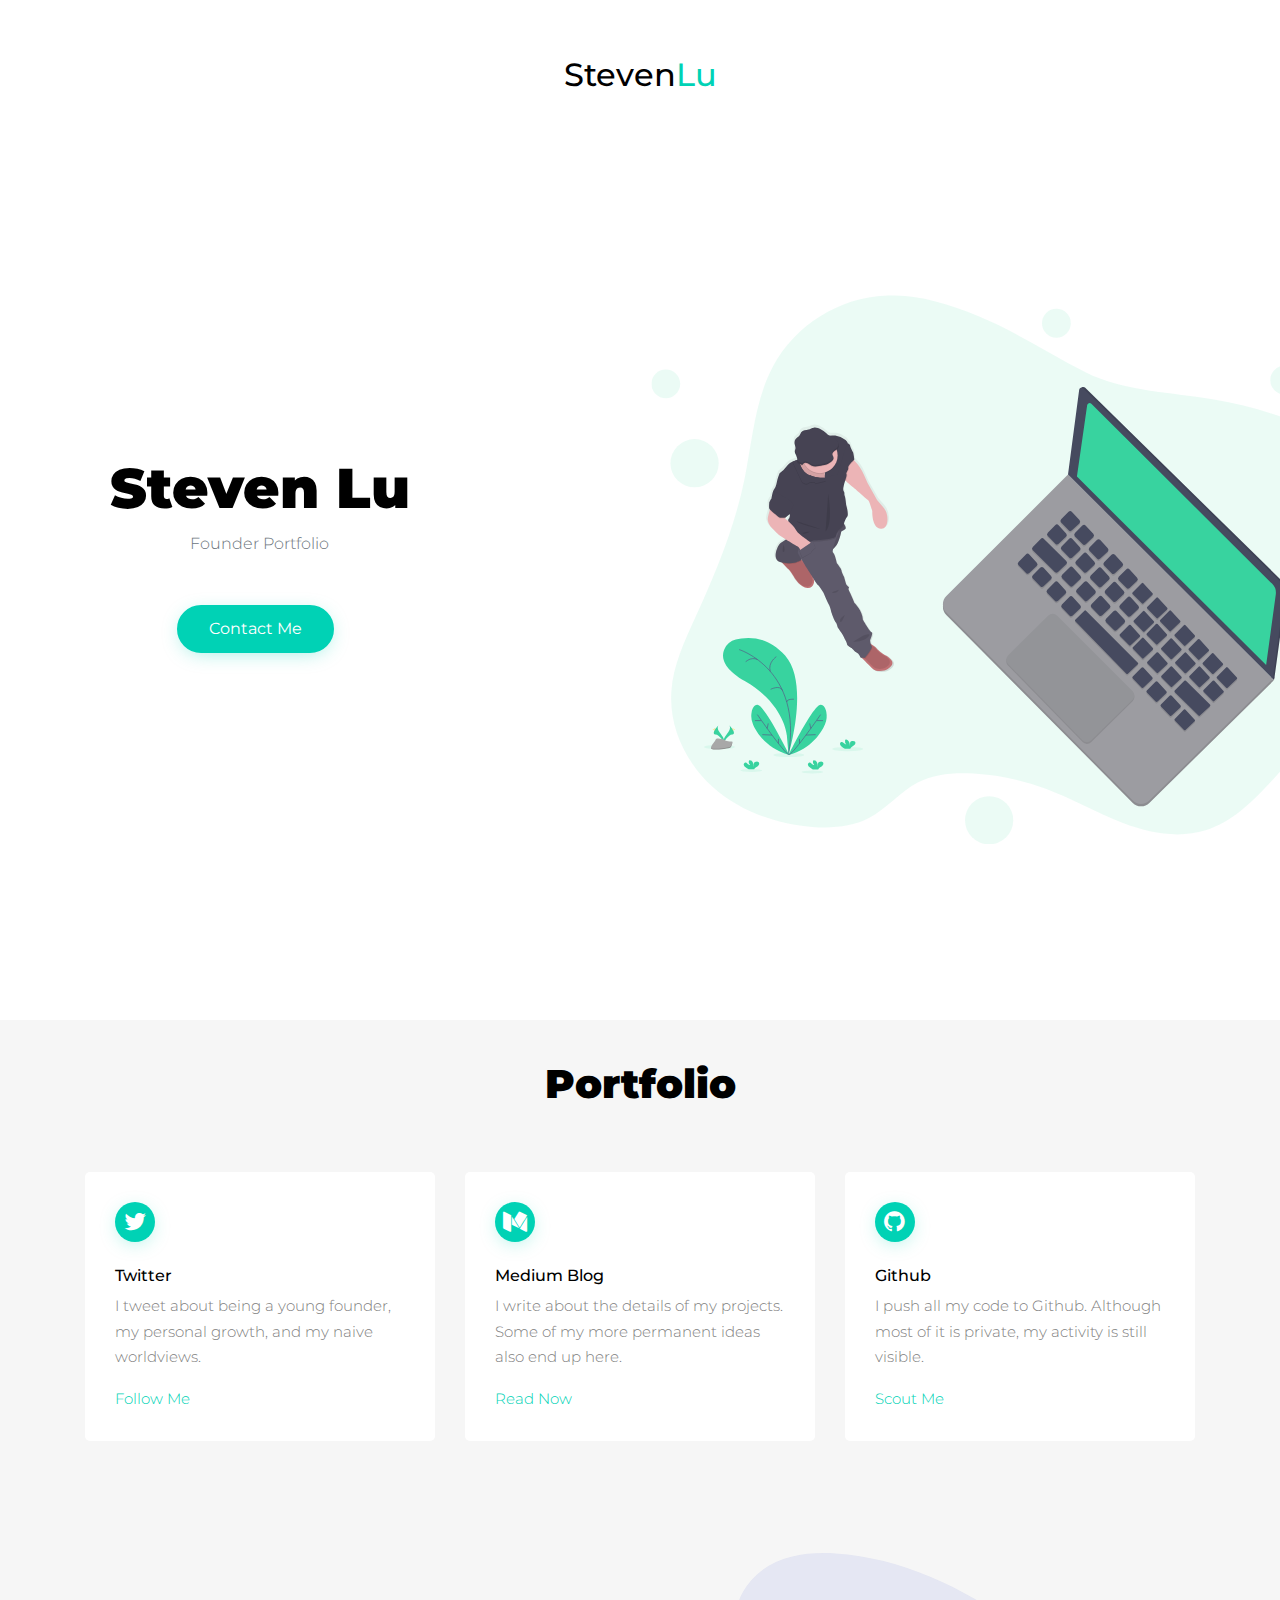
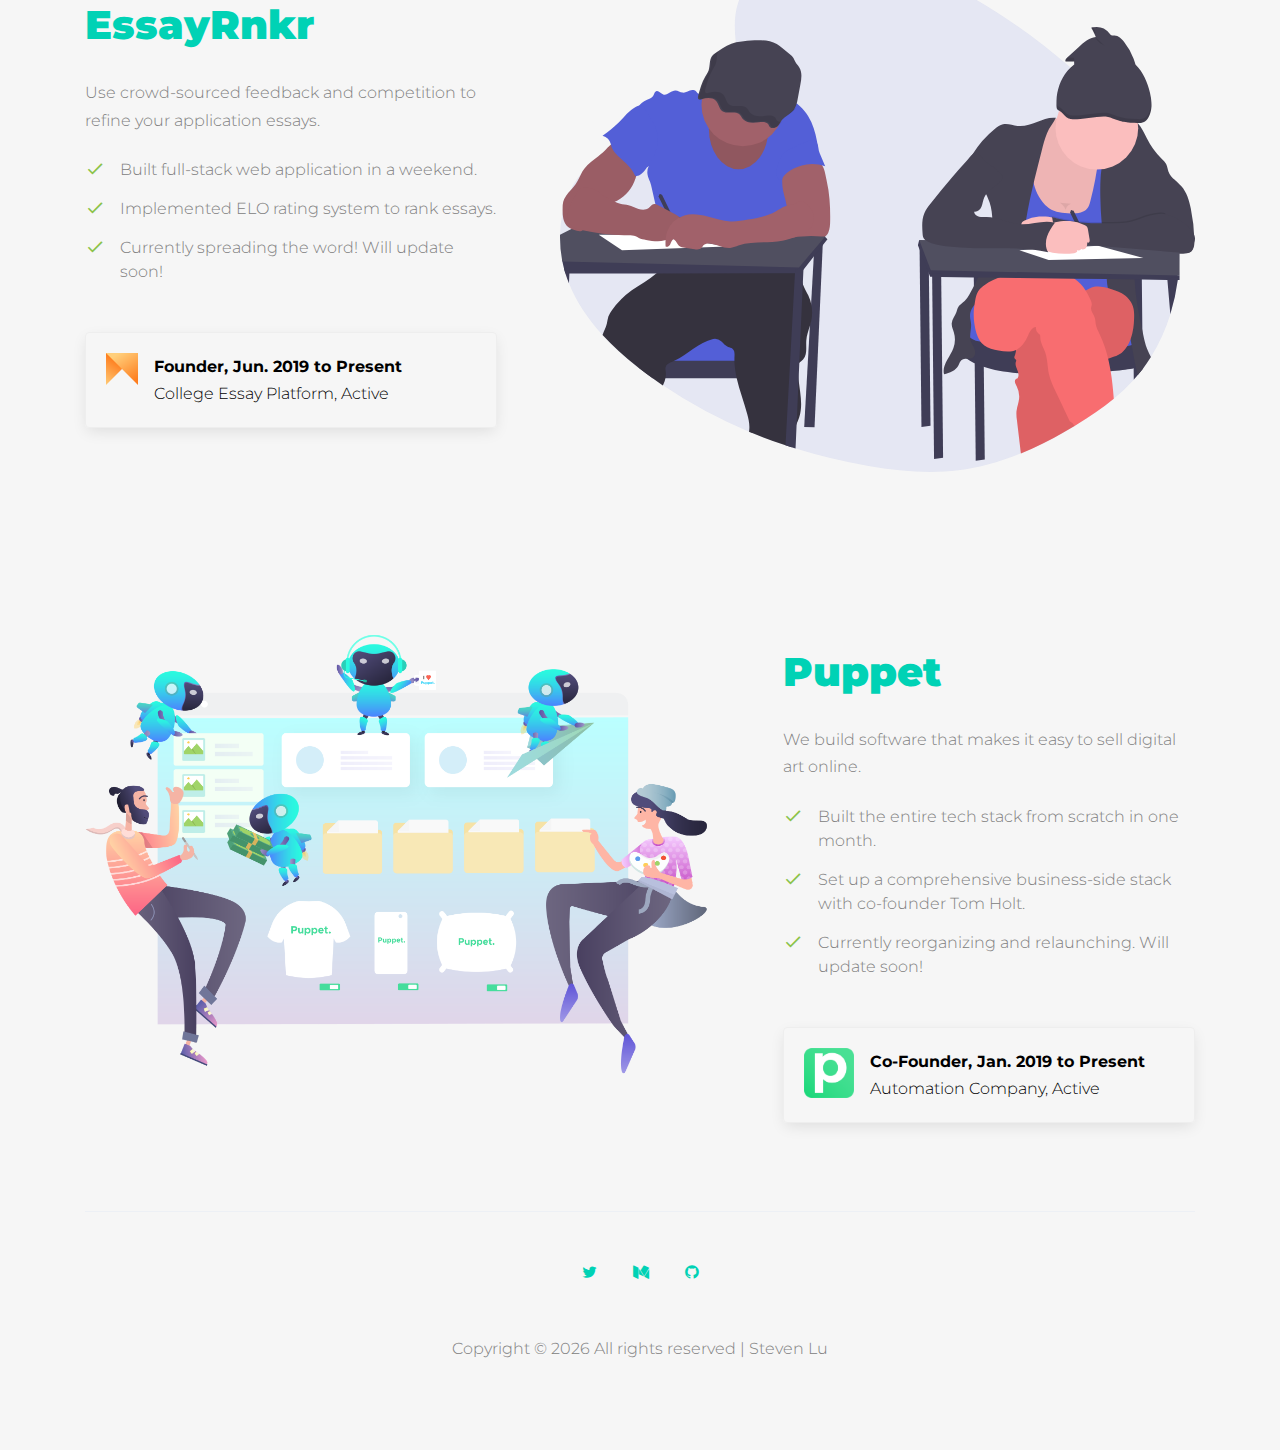
==== commit 500d257a: "Added placeholder file" ====
--- a/index.html
+++ b/index.html
@@ -152,124 +152,128 @@
                     </div>
                 </div>
 
-                <div class="feature-big">
-                    <div class="container">
-                        <div class="mt-5 row mb-5 site-section">
-                            <div class="col-lg-7 order-1 order-lg-2">
-                                <img src="images/essayrnkr.svg" alt="EssayRnkr" class="img-fluid">
-                            </div>
-                            <div class="col-lg-5 pr-lg-5 mr-auto mt-5 order-2 order-lg-1">
-                                <h2 class="text-black"><a href="https://essay-rnkr.herokuapp.com">EssayRnkr</a></h2>
-                                <p class="mb-4">
-                                        Use crowd-sourced feedback and competition to refine your application essays.
-                                </p>
-                                <ul class="ul-check mb-5 list-unstyled success">
-                                    <li>Built full-stack web application in a weekend.</li>
-                                    <li>Implemented ELO rating system to rank essays.</li>
-                                    <li>Currently spreading the word! Will update soon!</li>
-                                </ul>
-
-
-                                <div class="author-box">
-                                    <div class="d-flex mb-4" style="margin-bottom: 0px !important;">
-                                        <div class="mr-3">
-                                            <img src="images/essayrnkr-logo.png" alt="EssayRnkr Logo" class="img-fluid">
-                                        </div>
-                                        <div class="mr-auto text-black">
-                                            <strong class="font-weight-bold mb-0">Founder, Jun. 2019 to
-                                                Present</strong> <br>
-                                            EssayRnkr, College Essay Platform
+
+                        <div class="feature-big">
+                            <div class="container">
+                                <div class="mt-5 row mb-5 site-section">
+                                    <div class="col-lg-7 order-1 order-lg-2">
+                                        <img src="images/essayrnkr.svg" alt="EssayRnkr" class="img-fluid">
+                                    </div>
+                                    <div class="col-lg-5 pr-lg-5 mr-auto mt-5 order-2 order-lg-1">
+                                        <h2 class="text-black"><a href="https://essay-rnkr.herokuapp.com">EssayRnkr</a>
+                                        </h2>
+                                        <p class="mb-4">
+                                            Use crowd-sourced feedback and competition to refine your application
+                                            essays.
+                                        </p>
+                                        <ul class="ul-check mb-5 list-unstyled success">
+                                            <li>Built full-stack web application in a weekend.</li>
+                                            <li>Implemented ELO rating system to rank essays.</li>
+                                            <li>Currently spreading the word! Will update soon!</li>
+                                        </ul>
+
+
+                                        <div class="author-box">
+                                            <div class="d-flex mb-4" style="margin-bottom: 0px !important;">
+                                                <div class="mr-3">
+                                                    <img src="images/essayrnkr-logo.png" alt="EssayRnkr Logo"
+                                                        class="img-fluid">
+                                                </div>
+                                                <div class="mr-auto text-black">
+                                                    <strong class="font-weight-bold mb-0">Founder, Jun. 2019 to
+                                                        Present</strong> <br>
+                                                    College Essay Platform, Active
+                                                </div>
+                                            </div>
                                         </div>
                                     </div>
                                 </div>
                             </div>
                         </div>
-                    </div>
-                </div>
-
-                <!-- border-bottom available here -->
-                <div class="feature-big">
-                    <div class="container">
-                        <div class="row mb-5 site-section">
-                            <div class="col-lg-7">
-                                <img src="images/puppet-hero.png" alt="Puppet" class="img-fluid">
-                            </div>
-                            <div class="col-lg-5 pl-lg-5 ml-auto mt-md-5">
-                                <h2 class="text-black"><a href="https://www.puppetuploader.com">Puppet</a></h2>
-                                <p class="mb-4">
-                                    We build software that makes it easy to sell digital art online.
-                                </p>
-                                <ul class="ul-check mb-5 list-unstyled success">
-                                    <li>Built the entire tech stack from scratch in one month.</li>
-                                    <li>Set up a comprehensive business-side stack with co-founder
-                                        Tom Holt.</li>
-                                    <li>Currently reorganizing and relaunching. Will update soon!</li>
-                                </ul>
-                                <div class="author-box">
-                                    <div class="d-flex mb-4" style="margin-bottom: 0px !important;">
-                                        <div class="mr-3">
-                                            <img src="images/puppet.png" alt="Puppet" class="img-fluid">
-                                        </div>
-                                        <div class="mr-auto text-black">
-                                            <strong class="font-weight-bold mb-0">Co-Founder, Jan. 2019 to
-                                                Present</strong> <br>
-                                            Puppet, Automation Company
+
+                        <!-- border-bottom available here -->
+                        <div class="feature-big">
+                            <div class="container">
+                                <div class="row mb-5 site-section">
+                                    <div class="col-lg-7">
+                                        <img src="images/puppet-hero.png" alt="Puppet" class="img-fluid">
+                                    </div>
+                                    <div class="col-lg-5 pl-lg-5 ml-auto mt-md-5">
+                                        <h2 class="text-black"><a href="https://www.puppetuploader.com">Puppet</a></h2>
+                                        <p class="mb-4">
+                                            We build software that makes it easy to sell digital art online.
+                                        </p>
+                                        <ul class="ul-check mb-5 list-unstyled success">
+                                            <li>Built the entire tech stack from scratch in one month.</li>
+                                            <li>Set up a comprehensive business-side stack with co-founder
+                                                Tom Holt.</li>
+                                            <li>Currently reorganizing and relaunching. Will update soon!</li>
+                                        </ul>
+                                        <div class="author-box">
+                                            <div class="d-flex mb-4" style="margin-bottom: 0px !important;">
+                                                <div class="mr-3">
+                                                    <img src="images/puppet.png" alt="Puppet" class="img-fluid">
+                                                </div>
+                                                <div class="mr-auto text-black">
+                                                    <strong class="font-weight-bold mb-0">Co-Founder, Jan. 2019 to
+                                                        Present</strong> <br>
+                                                    Automation Company, Active
+                                                </div>
+                                            </div>
+                                        </div>
+                                    </div>
+                                </div>
+
+                                <div class="footer py-5 border-top text-center">
+                                    <div class="container">
+                                        <div class="row mb-5">
+                                            <div class="col-12">
+                                                <p class="mb-0">
+                                                    <a href="https://www.twitter.com/realslu" class="p-3"><span
+                                                            class="icon-twitter"></span></a>
+                                                    <a href="https://www.medium.com/@realslu" class="p-3"><span
+                                                            class="icon-medium"></span></a>
+                                                    <a href="https://www.github.com/TrueSlu" class="p-3"><span
+                                                            class="icon-github"></span></a>
+
+                                                </p>
+                                            </div>
+                                        </div>
+                                        <div class="row">
+                                            <div class="col-md-12">
+                                                <p class="mb-0">
+                                                    Copyright &copy;
+                                                    <script>document.write(new Date().getFullYear());</script> All
+                                                    rights
+                                                    reserved |
+                                                    Steven Lu
+                                                </p>
+                                            </div>
                                         </div>
                                     </div>
                                 </div>
                             </div>
-                        </div>
-
-                        <div class="footer py-5 border-top text-center">
-                            <div class="container">
-                                <div class="row mb-5">
-                                    <div class="col-12">
-                                        <p class="mb-0">
-                                            <a href="https://www.twitter.com/realslu" class="p-3"><span
-                                                    class="icon-twitter"></span></a>
-                                            <a href="https://www.medium.com/@realslu" class="p-3"><span
-                                                    class="icon-medium"></span></a>
-                                            <a href="https://www.github.com/TrueSlu" class="p-3"><span
-                                                    class="icon-github"></span></a>
-
-                                        </p>
-                                    </div>
-                                </div>
-                                <div class="row">
-                                    <div class="col-md-12">
-                                        <p class="mb-0">
-                                            Copyright &copy;
-                                            <script>document.write(new Date().getFullYear());</script> All
-                                            rights
-                                            reserved |
-                                            Steven Lu
-                                        </p>
-                                    </div>
-                                </div>
-                            </div>
-                        </div>
-                    </div>
-
-
-
-                </div> <!-- .site-wrap -->
-
-                <script src="js/jquery-3.3.1.min.js"></script>
-                <script src="js/jquery-migrate-3.0.1.min.js"></script>
-                <script src="js/jquery-ui.js"></script>
-                <script src="js/popper.min.js"></script>
-                <script src="js/bootstrap.min.js"></script>
-                <script src="js/owl.carousel.min.js"></script>
-                <script src="js/jquery.stellar.min.js"></script>
-                <script src="js/jquery.countdown.min.js"></script>
-                <script src="js/bootstrap-datepicker.min.js"></script>
-                <script src="js/jquery.easing.1.3.js"></script>
-                <script src="js/aos.js"></script>
-                <script src="js/jquery.fancybox.min.js"></script>
-                <script src="js/jquery.sticky.js"></script>
-
-
-                <script src="js/main.js"></script>
+
+
+
+                        </div> <!-- .site-wrap -->
+
+                        <script src="js/jquery-3.3.1.min.js"></script>
+                        <script src="js/jquery-migrate-3.0.1.min.js"></script>
+                        <script src="js/jquery-ui.js"></script>
+                        <script src="js/popper.min.js"></script>
+                        <script src="js/bootstrap.min.js"></script>
+                        <script src="js/owl.carousel.min.js"></script>
+                        <script src="js/jquery.stellar.min.js"></script>
+                        <script src="js/jquery.countdown.min.js"></script>
+                        <script src="js/bootstrap-datepicker.min.js"></script>
+                        <script src="js/jquery.easing.1.3.js"></script>
+                        <script src="js/aos.js"></script>
+                        <script src="js/jquery.fancybox.min.js"></script>
+                        <script src="js/jquery.sticky.js"></script>
+
+
+                        <script src="js/main.js"></script>
 
 </body>
 
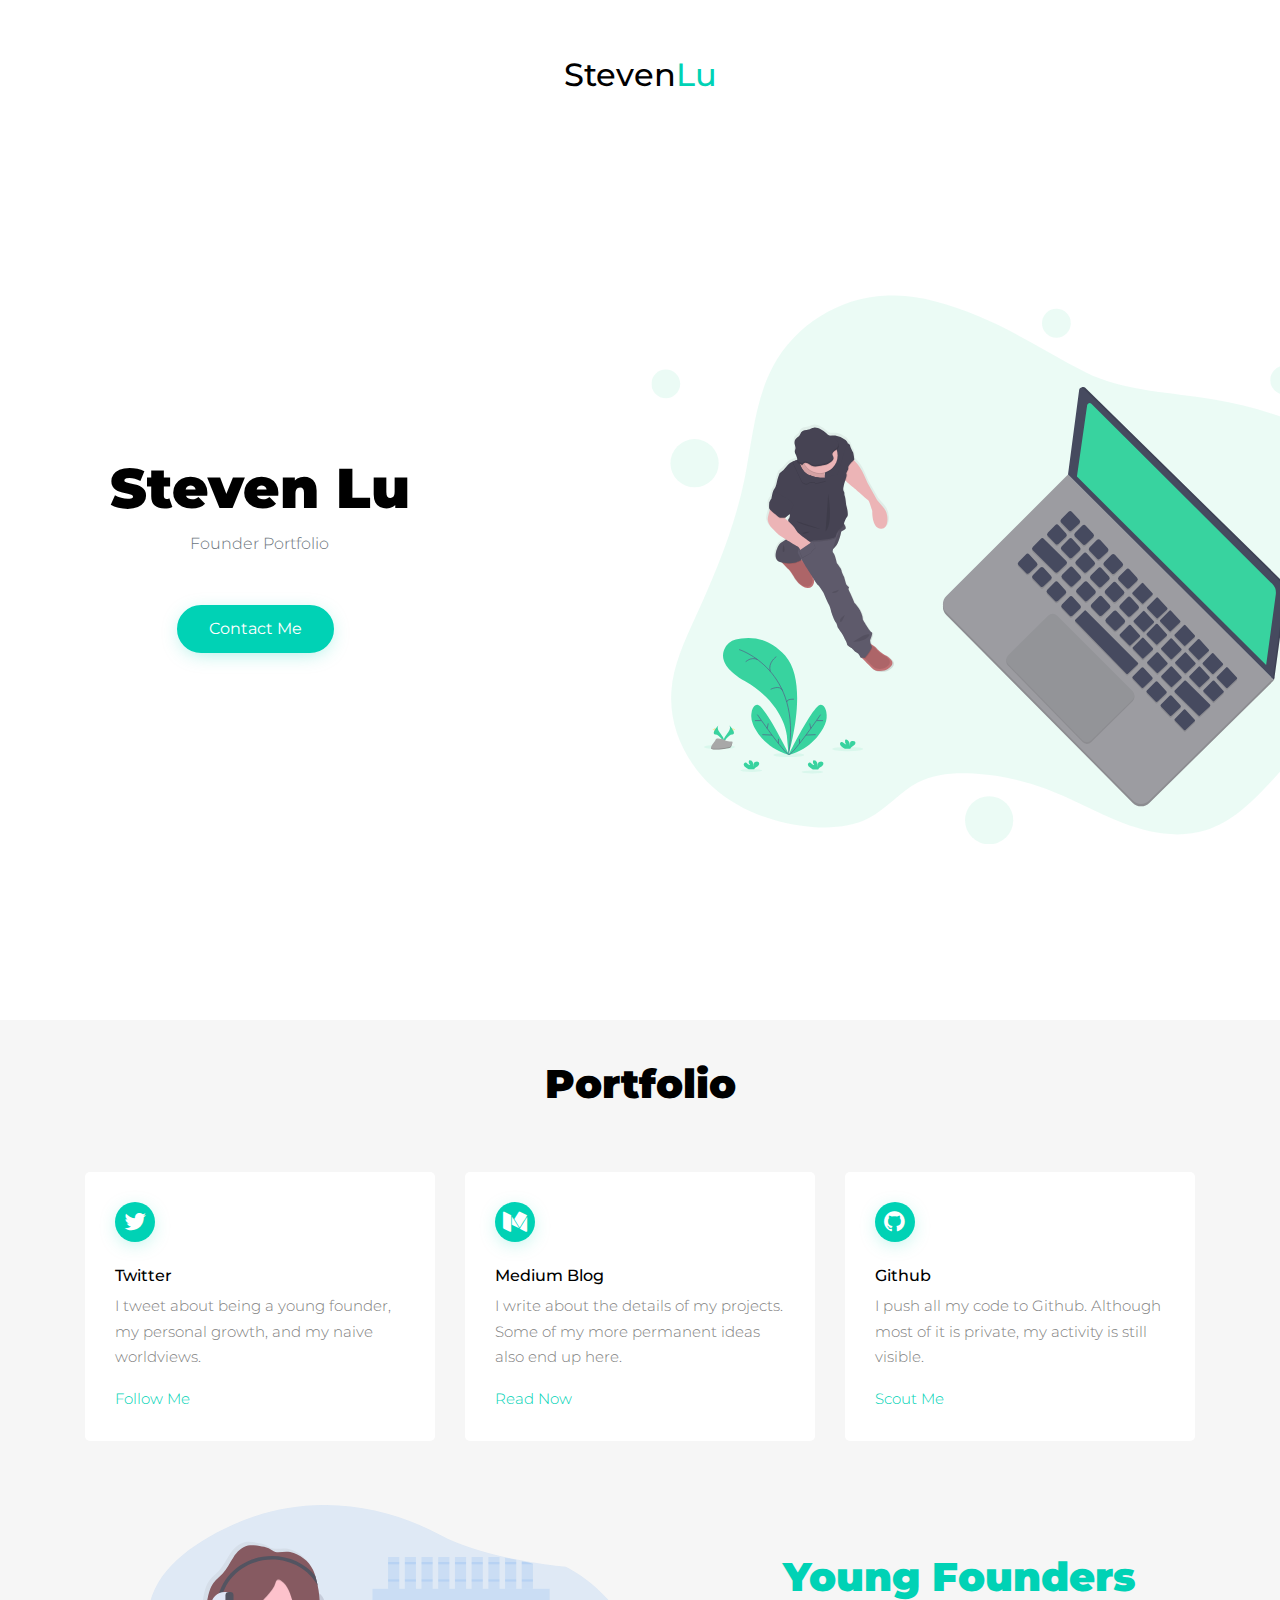
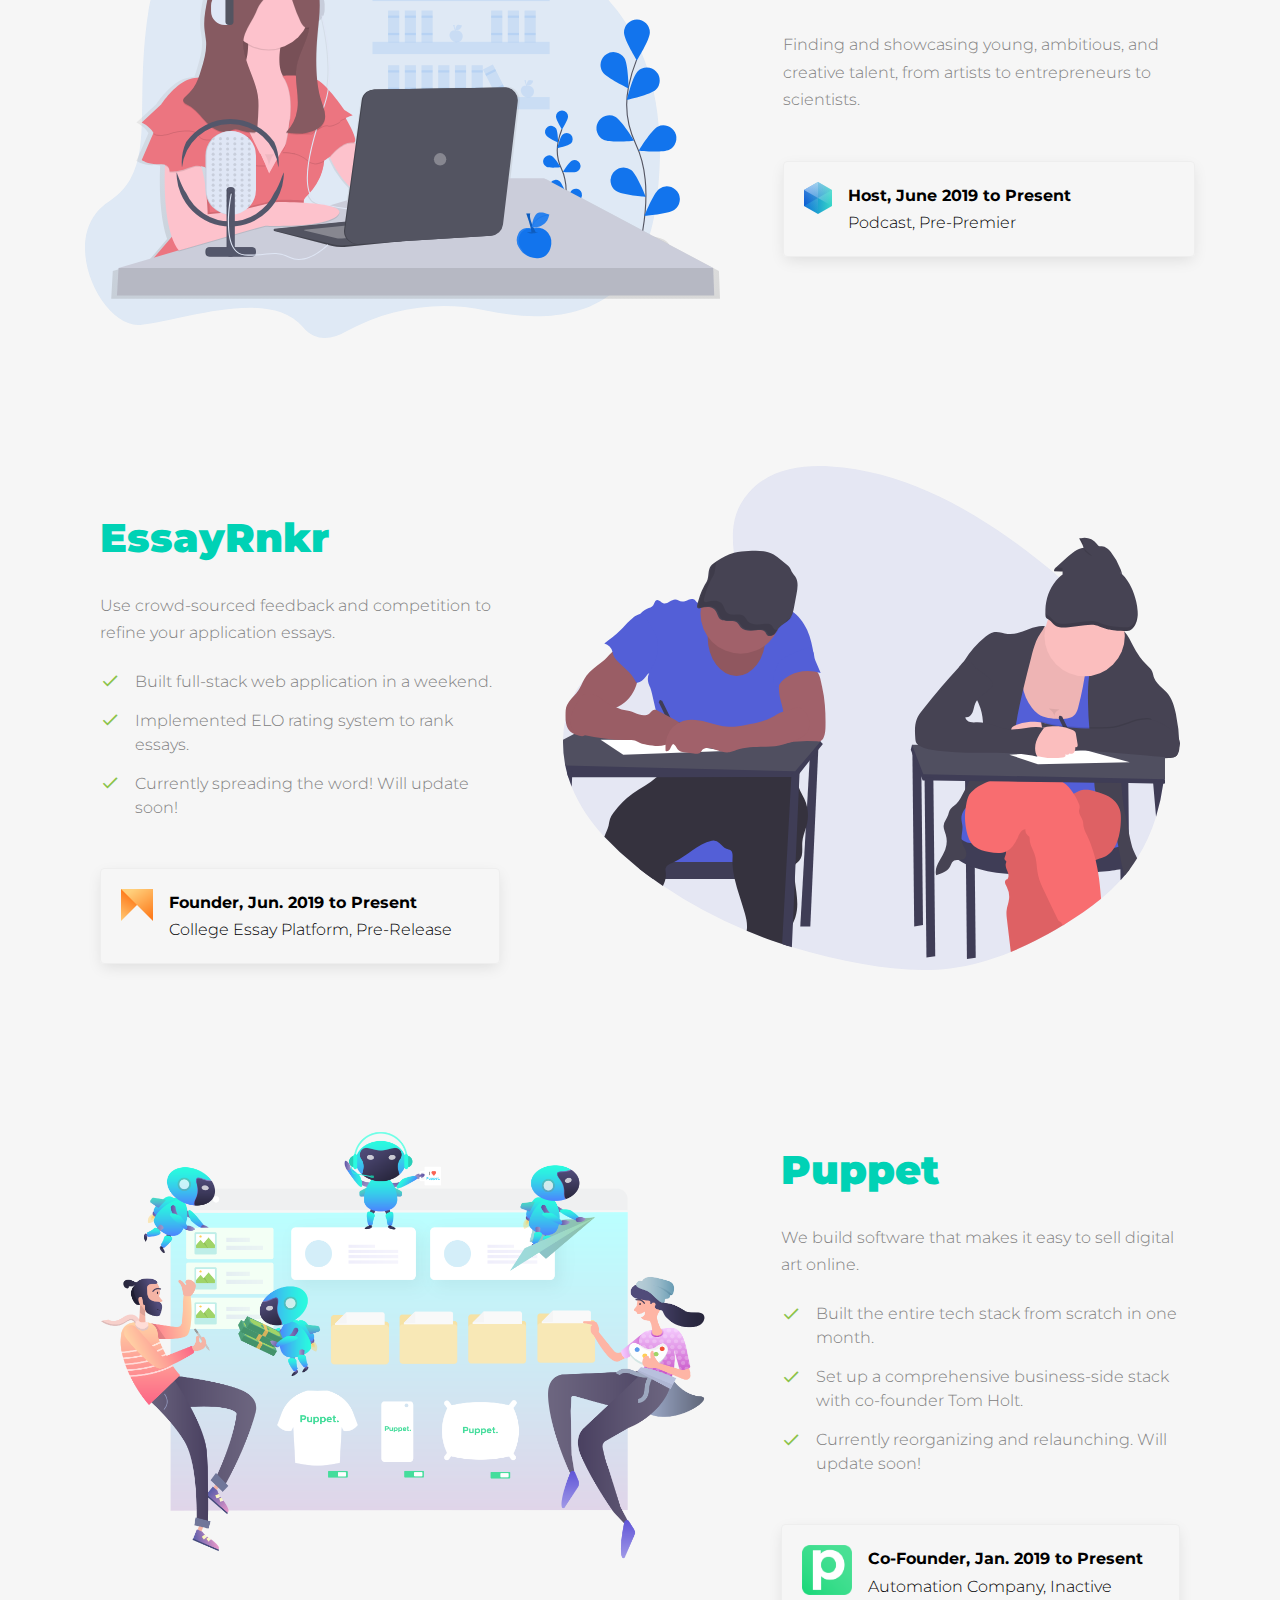
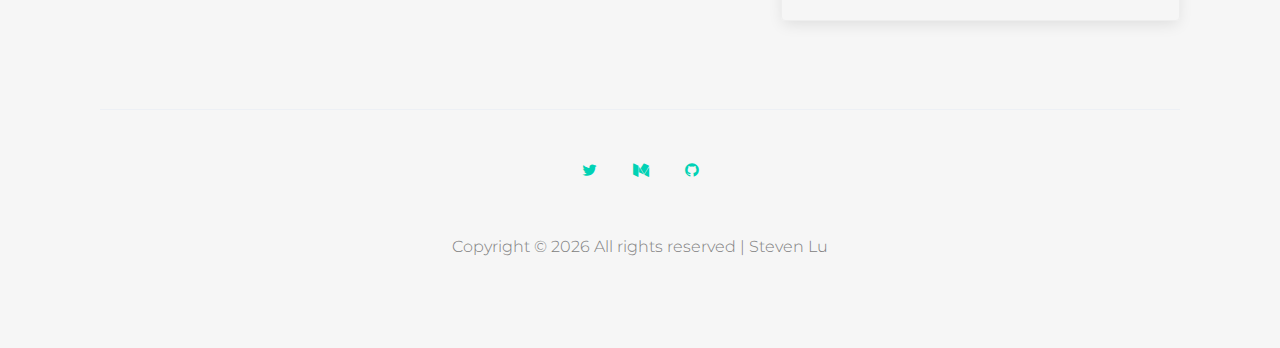
==== commit a2ce2d83: "Added young founders podcast" ====
--- a/index.html
+++ b/index.html
@@ -152,6 +152,32 @@
                     </div>
                 </div>
 
+                <div class="feature-big">
+                    <div class="container">
+                        <div class="row mb-5 site-section">
+                            <div class="col-lg-7">
+                                <img src="images/founders.svg" alt="Young Founders" class="img-fluid">
+                            </div>
+                            <div class="col-lg-5 pl-lg-5 ml-auto mt-md-5">
+                                <h2 class="text-black"><a href="https://young-founders.herokuapp.com">Young Founders</a></h2>
+                                <p class="mb-4">
+                                    Finding and showcasing young, ambitious, and creative talent, from artists to entrepreneurs to scientists.
+                                </p>
+                                <ul class="ul-check mb-5 list-unstyled success">
+                                </ul>
+                                <div class="author-box">
+                                    <div class="d-flex mb-4" style="margin-bottom: 0px !important;">
+                                        <div class="mr-3">
+                                            <img src="images/founders-logo.svg" alt="Founders Logo" class="img-fluid">
+                                        </div>
+                                        <div class="mr-auto text-black">
+                                            <strong class="font-weight-bold mb-0">Host, June 2019 to Present</strong> <br>
+                                            Podcast, Pre-Premier
+                                        </div>
+                                    </div>
+                                </div>
+                            </div>
+                        </div>
 
                         <div class="feature-big">
                             <div class="container">
@@ -182,7 +208,7 @@
                                                 <div class="mr-auto text-black">
                                                     <strong class="font-weight-bold mb-0">Founder, Jun. 2019 to
                                                         Present</strong> <br>
-                                                    College Essay Platform, Active
+                                                    College Essay Platform, Pre-Release
                                                 </div>
                                             </div>
                                         </div>
@@ -217,7 +243,7 @@
                                                 <div class="mr-auto text-black">
                                                     <strong class="font-weight-bold mb-0">Co-Founder, Jan. 2019 to
                                                         Present</strong> <br>
-                                                    Automation Company, Active
+                                                    Automation Company, Inactive
                                                 </div>
                                             </div>
                                         </div>
